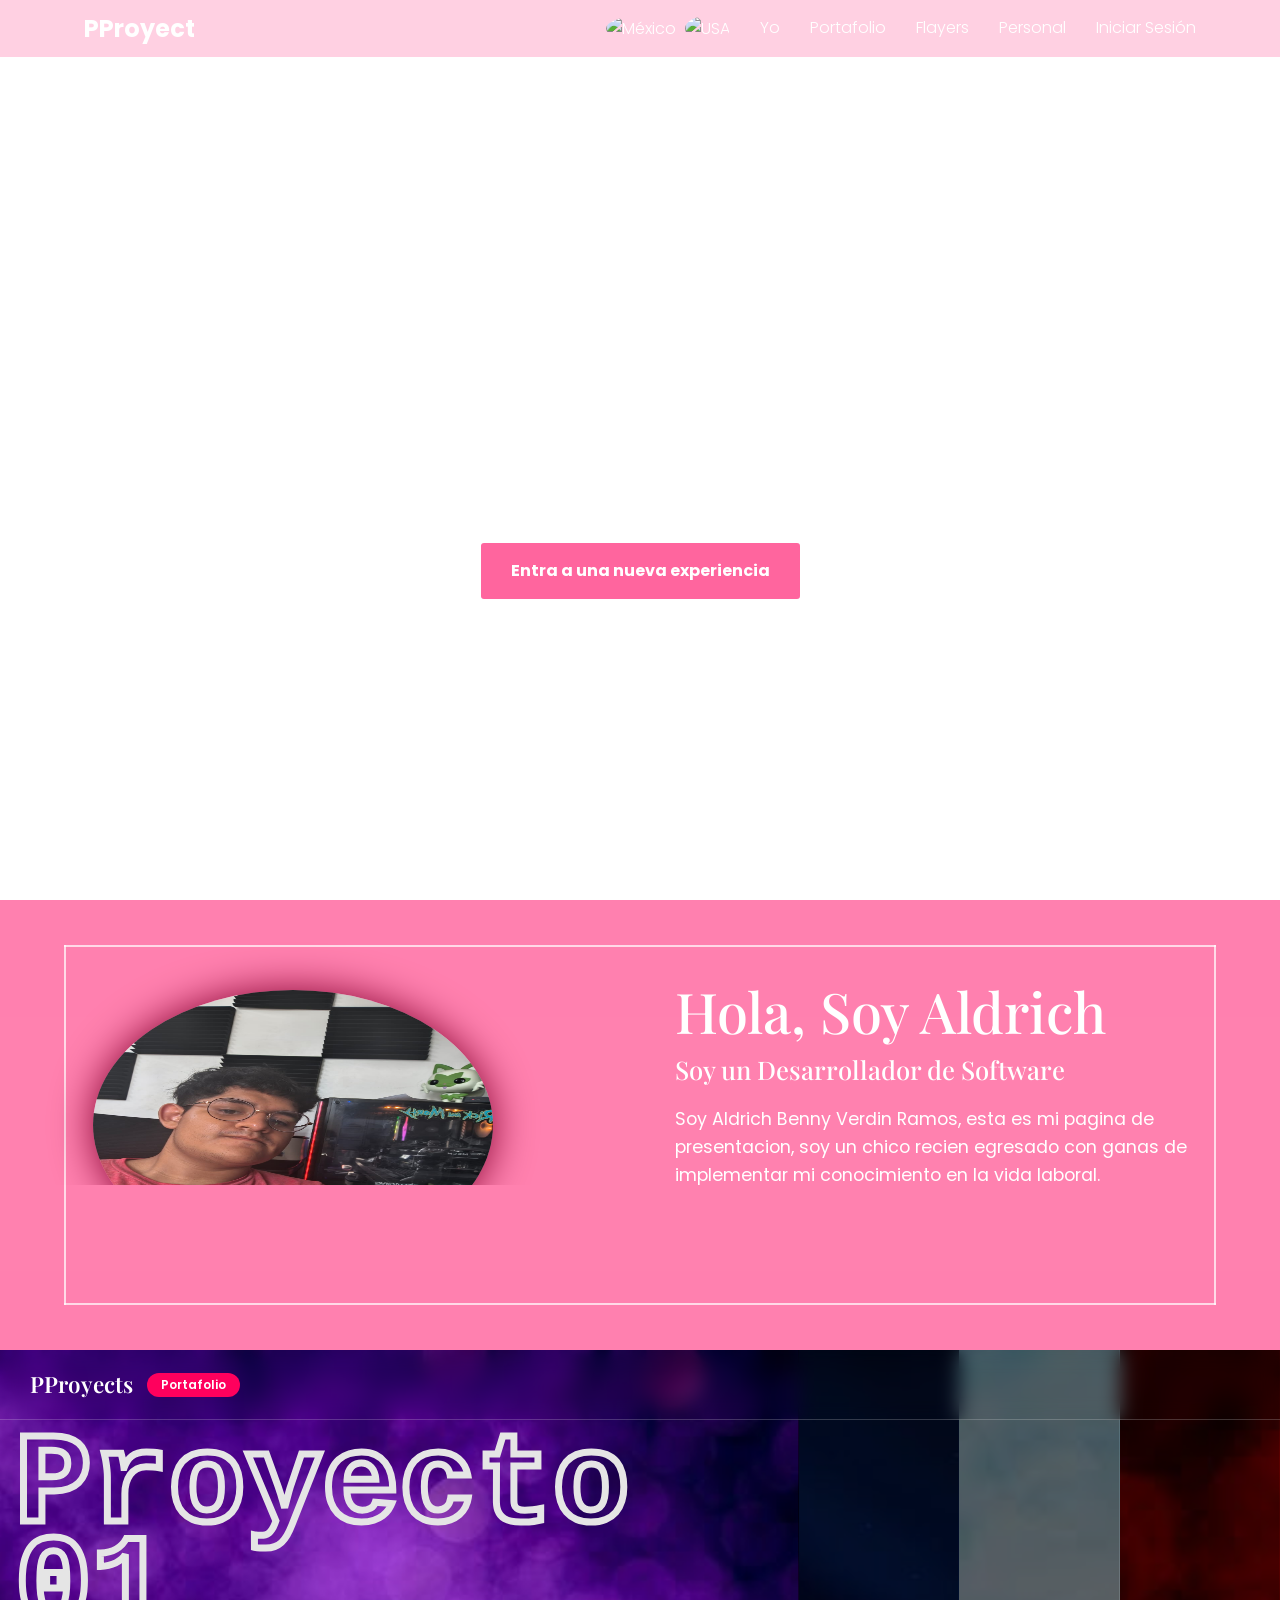
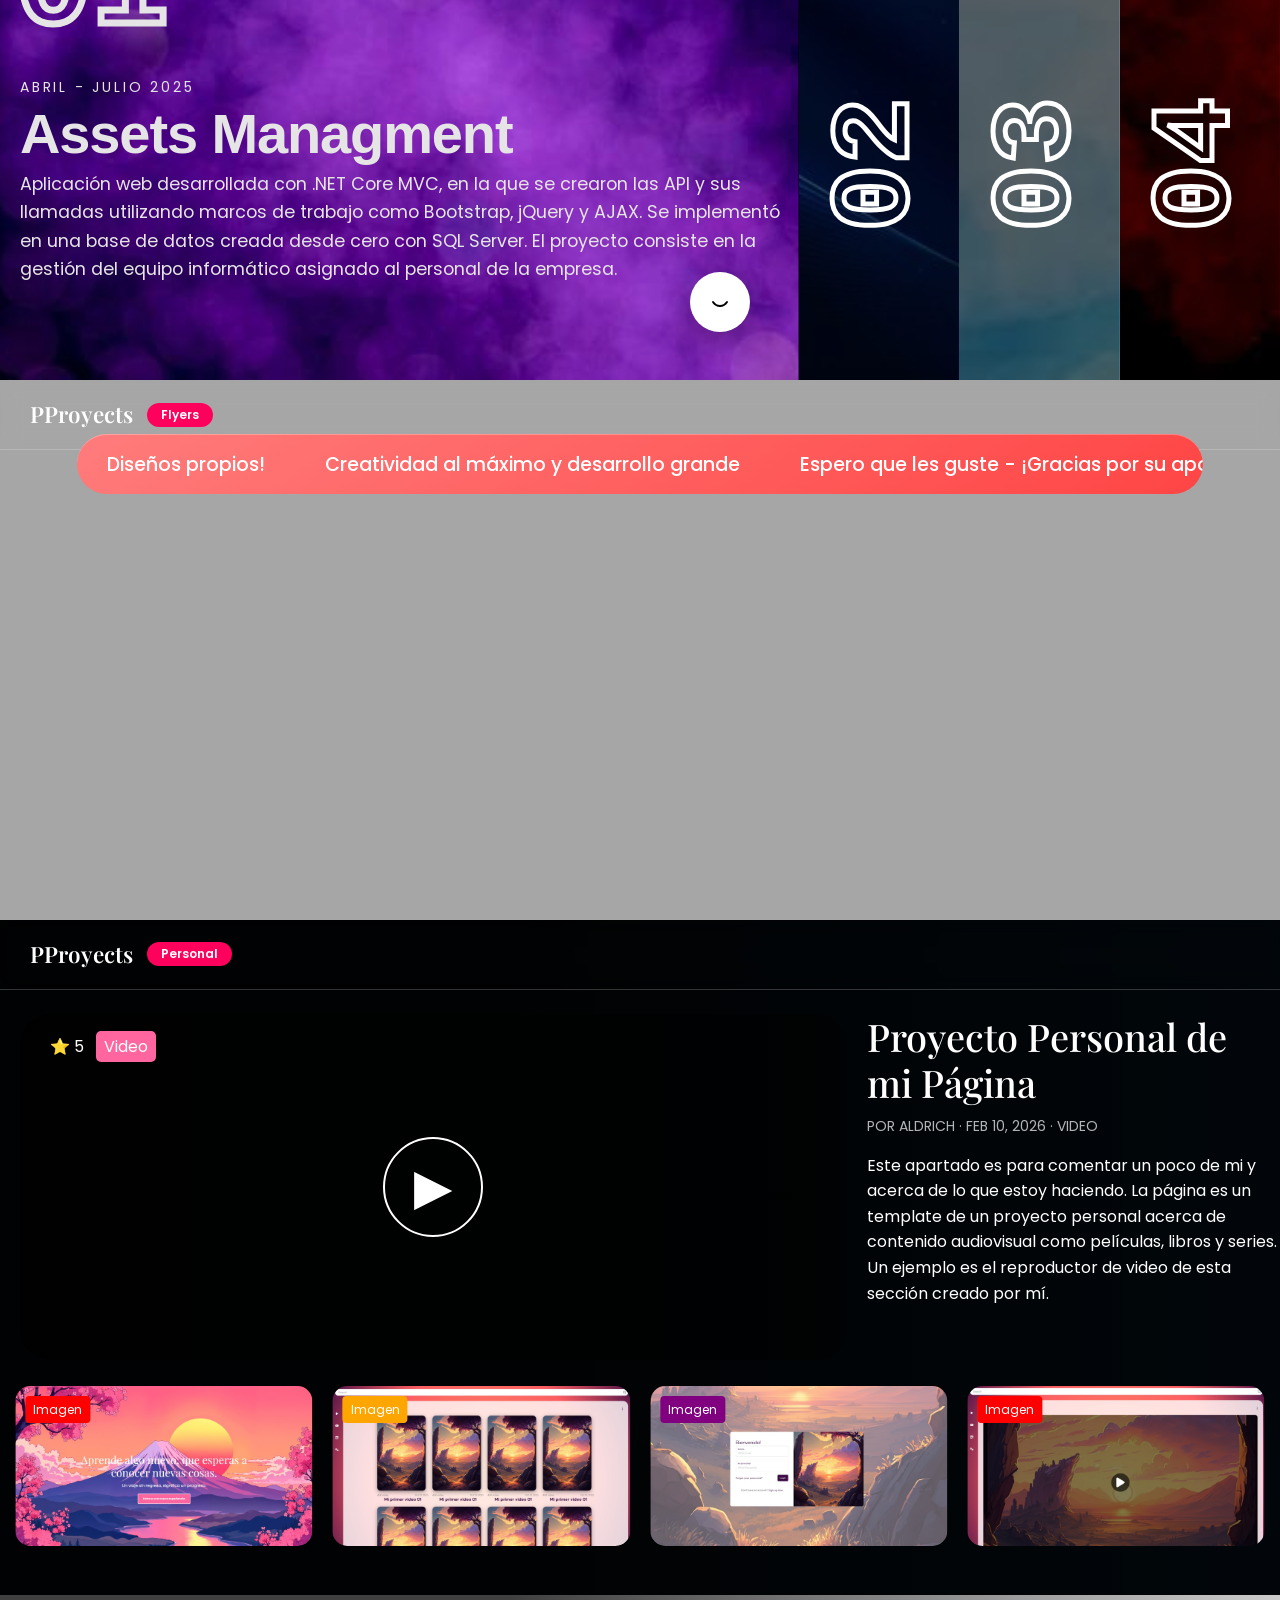
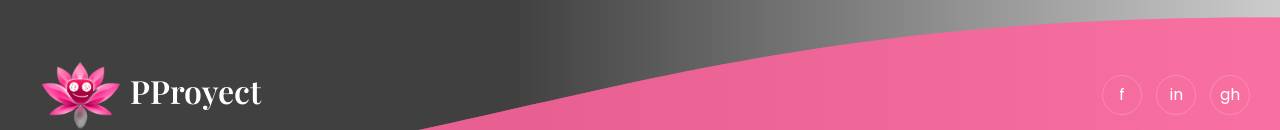
==== Index.html @ b53f9a9b "Portafolio" ====
<!DOCTYPE html>
<html lang="es">
<head>
    <meta charset="UTF-8">
    <meta name="viewport" content="width=device-width, initial-scale=1.0">
    <title>AVSite</title>
    <link href="https://fonts.googleapis.com/css2?family=Poppins:wght@300;400;600;700&family=Playfair+Display:wght@400;700&display=swap" rel="stylesheet">
    <link rel="stylesheet" href="https://cdnjs.cloudflare.com/ajax/libs/font-awesome/6.5.1/css/all.min.css" integrity="sha512-..." crossorigin="anonymous" referrerpolicy="no-referrer" />    <link href="https://cdn.jsdelivr.net/npm/bootstrap@5.3.7/dist/css/bootstrap.min.css" rel="stylesheet" integrity="sha384-LN+7fdVzj6u52u30Kp6M/trliBMCMKTyK833zpbD+pXdCLuTusPj697FH4R/5mcr" crossorigin="anonymous">
    <link rel="stylesheet" type="text/css" href="https://cdn.jsdelivr.net/gh/kenwheeler/slick@1.8.1/slick/slick-theme.css" />
    <link rel="stylesheet" type="text/css" href="https://cdn.jsdelivr.net/npm/slick-carousel@1.8.1/slick/slick.css" />
    <link rel="shortcut icon" href="./source/logo/icon new loto.png" />


    <link href="./style/index.css" rel="stylesheet">
    <link href="./style/indexfolder/header.css" rel="stylesheet">
    <link href="./style/indexfolder/preloader.css" rel="stylesheet">

    <link href="./style/indexfolder/mainsection.css" rel="stylesheet">
    <link href="./style/indexfolder/newexperience.css" rel="stylesheet">
    <link href="./style/indexfolder/reloadscreen.css" rel="stylesheet">

    <link href="./style/indexfolder/section2.css" rel="stylesheet">
    <link href="./style/indexfolder/section4.css" rel="stylesheet">
    <link href="./style/indexfolder/section3.css" rel="stylesheet">
    <link href="./style/indexfolder/section5.css" rel="stylesheet">
    <link href="./style/indexfolder/section6.css" rel="stylesheet">


</head>
<body>
    <!--
    <div class="preloader">
        <div class="drop"></div>
        <div class="circle-border"></div>
    </div> 
    -->

    <header>
        <nav class="container">
            <a href="/" class="logo">PProyect</a>

            <div class="menu-toggle" id="menuToggle">
                <i class="fa fa-bars" id="menuIcon"></i>
            </div>

            <ul class="nav-links" id="navLinks">
                <li>
                    <a href="#" class="iconflagsMX" onclick="changeLanguage('es')">
                        <img src="https://flagcdn.com/w40/mx.png" 
                            alt="México" 
                            class="flag" 
                            style="width:30px; height:30px; margin-left:5px; vertical-align:middle; border-radius: 50%;">
                    </a>
                    <a href="#" class="iconflagsUSA" onclick="changeLanguage('en')">
                        <img src="https://flagcdn.com/w40/us.png" 
                            alt="USA" 
                            class="flag" 
                            style="width:30px; height:30px; margin-left:5px; vertical-align:middle; border-radius: 50%;">
                    </a>
                </li>
                <li>
                    <a href="#Me">
                        <i class="fa fa-user"></i>
                        <span data-lang="yo">Yo</span>
                    </a>
                </li>
                <li>
                    <a href="#Portfolio">
                        <i class="fa fa-info-circle"></i>
                        <span data-lang="portfolio">Portafolio</span>
                    </a>
                </li>
                <li>
                    <a href="#Flayers">
                        <i class="fa fa-newspaper"></i>
                        <span data-lang="flayers">Flayers</span>
                    </a>
                </li>
                <li>
                    <a href="#Personal">
                        <i class="fa fa-folder"></i>
                        <span data-lang="personal">Personal</span>
                    </a>
                </li>
                <li>
                    <a href="./components/default/Mantenimiento.html">
                        <i class="fa fa-sign-in-alt"></i>
                        <span data-lang="login">Iniciar Sesión</span>
                    </a>
                </li>
            </ul>
        </nav>

    </header>

    <main>

        <!-- Main -->
        <section class="main" id="main">
            <div class="main-content container">
                <h1 data-lang="main-title">
                    Aprende algo nuevo, que esperas a conocer nuevas cosas.
                </h1>
                <p class="text-white" data-lang="main-sub">Un viaje sin regreso, significa un progreso.</p>
                <a href="#btn" class="btn-button" id="experience-btn" data-lang="btn-exp">Entra a una nueva experiencia</a>
            </div>
        </section>
        
        <!-- New Experience-->
        <div class="new-experience" id="new-experience">
            <div class="petal petal1"></div>
            <div class="petal petal2"></div>
            <div class="petal petal3"></div>
            <div class="petal petal4"></div>
            <div class="petal petal5"></div>
            <div class="petal petal6"></div>
            <div class="petal petal7"></div>
            <div class="petal petal8"></div>
            <div class="petal petal9"></div>
            <div class="petal petal10"></div>

            <div class="experience-content">
                <div class="line top"></div>
                <div class="line bottom"></div>
                <div class="line left"></div>
                <div class="line right"></div>

                <div class="experience-text">
                    <h2 data-lang="exp-title">Bienvenido a una nueva dimensión</h2>

                    <p class="text-white" data-lang="exp-desc1">
                        Descubre un mundo de posibilidades que la IA te dara. Aquí encontrarás experiencias transformadoras que te llevarán más allá de lo convencional.
                    </p>

                    <p class="text-white" data-lang="exp-desc2">
                        ¿Estás listo para comenzar este viaje con Yin IA?
                    </p>
                </div>

                <div class="experience-buttons">
                    <button class="btn-yes" id="btn-yes" data-lang="exp-yes">
                        Sí, estoy listo
                    </button>

                    <button class="btn-no" id="btn-no" data-lang="exp-no">
                        Ahora no
                    </button>
                </div>

                <button class="close-experience" id="close-experience">
                    <i class="fas fa-times"></i>
                </button>
            </div>
        </div>

        <!-- Reload Screen-->
        <div class="loading-screen" id="loading-screen">
            <div class="loader"></div>
            <div class="loading-text" data-lang="loading-text">
                Cargando tu nueva experiencia...
            </div>
            <div class="loading-progress">
                <div class="progress-bar" id="progress-bar"></div>
            </div>
        </div>

        <section class="section-2" id="Me">
            <span class="s2-line top"></span>
            <span class="s2-line bottom"></span>
            <span class="s2-line left"></span>
            <span class="s2-line right"></span>

            <section class="section2-split">

                <div class="section2-image reveal-left">
                    <img src="./source/img/foto.jpeg" alt="Profile">
                </div>

                <div class="section2-text reveal-right">
                    <h1 class="text-white delay-1" data-lang="about-title">
                        Hola, Soy <span>Aldrich</span>
                    </h1>

                    <h3 class="text-white delay-2" data-lang="about-role">
                        Soy un Desarrollador de Software
                    </h3>

                    <p class="text-white delay-3" data-lang="about-desc">
                        Soy Aldrich Benny Verdin Ramos, esta es mi pagina de presentacion, soy un chico recien egresado con 
                        ganas de implementar mi conocimiento en la vida laboral.
                    </p>

                    <br>

                    <div class="icondiv reveal delay-4">
                        <a href="https://www.facebook.com/aldrich.verdin" target="_blank">
                            <i class="fa-brands fa-facebook iconsection2"></i>
                        </a>
                        <a href="https://www.linkedin.com/in/aldrich-benny-verdin-ramos-b888b1389/" target="_blank">
                            <i class="fa-brands fa-linkedin iconsection2"></i>
                        </a>
                        <a href="https://github.com/aldrichverdin-code" target="_blank">
                            <i class="fa-brands fa-github iconsection2"></i>
                        </a>
                        <a href="https://wa.me/526647653217" target="_blank">
                            <i class="fa-brands fa-whatsapp iconsection2"></i>
                        </a>
                    </div>

                </div>

            </section>
        </section>

        <section class="section-4" id="Portfolio">
            <div class="section4-header">
                <h2>PProyects</h2>
                <span class="badge" data-lang="portfolio">Portafolio</span>
            </div>

            <div class="gallery-container">
                <div class="slide active slide1" onclick="activateSlide(this)">
                    <div class="vertical-label">01</div>

                    <div class="slide-content"></div>

                    <div class="headers-group">
                        <div class="slide-title" data-lang="p1-title">Proyecto 01</div>
                        <span class="date-brand" data-lang="p1-date">Abril - Julio 2025</span>
                        <h2 class="movie-name">Assets Managment</h2>
                        <p class="description-subtitle" data-lang="p1-desc">Aplicación web desarrollada con .NET Core MVC, en la que se crearon las API y sus llamadas utilizando marcos de trabajo como Bootstrap, jQuery y AJAX. Se implementó en una base de datos creada desde cero con SQL Server. 
                            El proyecto consiste en la gestión del equipo informático asignado al personal de la empresa.
                        </p>
                    </div>

                    <br /><br />
                    <button class="See-button" data-images="./source/img/proyect/assets (1).webp, ./source/img/proyect/assets (2).webp, ./source/img/proyect/assets (3).webp">
                        <svg viewBox="0 0 24 24" fill="none" stroke="currentColor"
                            stroke-width="2" stroke-linecap="round" stroke-linejoin="round">

                            <g class="eye-open">
                                <path d="M1 12s4-7 11-7 11 7 11 7-4 7-11 7S1 12 1 12z"></path>
                                <circle cx="12" cy="12" r="3"></circle>
                            </g>

                            <path class="eye-closed" d="M5 12c2 3 4 4 7 4s5-1 7-4"></path>

                        </svg>
                    </button>
                </div>

                <div class="slide slide2" onclick="activateSlide(this)">
                    <div class="vertical-label">02</div>

                    <div class="slide-content"></div>

                    <div class="headers-group">
                        <div class="slide-title" data-lang="p2-title">Proyecto 02</div>
                        <span class="date-brand" data-lang="p2-date">Septiembre - Enero 2023 - 2024</span>
                        <h2 class="movie-name">Digiproduct</h2>
                        <p class="description-subtitle" data-lang="p2-desc">Aplicación móvil desarrollada con React Native Expo utilizando un marco de 
                            trabajo como Bootstrap, integrada con un back-end creado en Django para la generación de API y una base de datos 
                            MySQL. El proyecto consiste en un catálogo de productos que la empresa pone a disposición en tiempo real.</p>
                    </div>

                    <br /><br />
                    <button class="See-button" data-video="source/video/Digiproducts.mp4">
                        <svg viewBox="0 0 24 24" fill="none" stroke="currentColor"
                            stroke-width="2" stroke-linecap="round" stroke-linejoin="round">

                            <g class="eye-open">
                                <path d="M1 12s4-7 11-7 11 7 11 7-4 7-11 7S1 12 1 12z"></path>
                                <circle cx="12" cy="12" r="3"></circle>
                            </g>

                            <path class="eye-closed" d="M5 12c2 3 4 4 7 4s5-1 7-4"></path>

                        </svg>
                    </button>
                </div>

                <div class="slide slide3" onclick="activateSlide(this)">
                    <div class="vertical-label">03</div>

                    <div class="slide-content"></div>

                    <div class="headers-group">
                        <div class="slide-title" data-lang="p3-title">Proyecto 03</div>
                        <span class="date-brand" data-lang="p3-date">Agosto 2023</span>
                        <h2 class="movie-name">Educia</h2>
                        <p class="description-subtitle" data-lang="p3-desc">Aplicación móvil y web desarrollada con React Native Expo y React utilizando marcos como Bootstrap y CSS puro. 
                            Creada con un backend de Laravel para la generación de API, la base de datos se creó también en MySQL y MongoDB. 
                            El proyecto consiste en un sistema de control de asistencia que permite a los profesores llevar un mejor registro de la asistencia 
                            de los alumnos, con pruebas fehacientes.</p>
                    </div>

                    <br /><br />
                    <button class="See-button" data-video="./source/video/Educia.mp4" >
                        <svg viewBox="0 0 24 24" fill="none" stroke="currentColor"
                            stroke-width="2" stroke-linecap="round" stroke-linejoin="round">

                            <g class="eye-open">
                                <path d="M1 12s4-7 11-7 11 7 11 7-4 7-11 7S1 12 1 12z"></path>
                                <circle cx="12" cy="12" r="3"></circle>
                            </g>

                            <path class="eye-closed" d="M5 12c2 3 4 4 7 4s5-1 7-4"></path>

                        </svg>
                    </button>
                </div>

                <div class="slide slide4" onclick="activateSlide(this)">
                    <div class="vertical-label">04</div>

                    <div class="slide-content"></div>

                    <div class="headers-group">
                        <div class="slide-title" data-lang="p4-title">Proyecto 04</div>
                        <span class="date-brand" data-lang="p4-date">Agosto 2025</span>
                        <h2 class="movie-name">MayorStore</h2>
                        <p class="description-subtitle" data-lang="p4-desc">Aplicación web desarrollada con React, utilizando Bootstrap y CSS para la interfaz de usuario y Django para 
                            el back-end. Se creó una base de datos con PostgreSQL, en la que se implementaron API y sus respectivas llamadas, 
                            con varios niveles de usuario. El proyecto consiste en un sistema de seguimiento de pedidos de textiles, en el que los pedidos de 
                            ropa se realizan a través de la interfaz de usuario, mientras que el control de inventario y la gestión de pedidos se llevan a cabo 
                            en la interfaz de administración.</p>
                    </div>

                    <br /><br />
                    <button class="See-button" data-video="./source/video/MayorStore.mkv">
                        <svg viewBox="0 0 24 24" fill="none" stroke="currentColor"
                            stroke-width="2" stroke-linecap="round" stroke-linejoin="round">

                            <g class="eye-open">
                                <path d="M1 12s4-7 11-7 11 7 11 7-4 7-11 7S1 12 1 12z"></path>
                                <circle cx="12" cy="12" r="3"></circle>
                            </g>

                            <path class="eye-closed" d="M5 12c2 3 4 4 7 4s5-1 7-4"></path>

                        </svg>
                    </button>
                </div>
            </div>
        </section>

        <div class="video-modal" id="videoModal">
            <div class="modal-content">
                <span class="close-modal" id="closeModal">&times;</span>

                <video id="videoPlayer" controls>
                    <source id="videoSource" src="" type="video/mp4">
                </video>

                <img id="fallbackImage" />

                <button id="prevImg" class="nav-btn">⟨</button>
                <button id="nextImg" class="nav-btn">⟩</button>
            </div>
        </div>

        <section class="section-3" id="Flayers">

            <div class="section3-header">
                <h2>PProyects</h2>
                <span class="badge" data-lang="flyers">Fliyer's</span>
            </div>
            
            <!-- News Ticker -->
            <div class="news-ticker">
                <div class="ticker-container">
                    <div class="ticker-item" data-lang="t1">Diseños proprios!</div>
                    <div class="ticker-item" data-lang="t2">Creatividad al maximo y desarollo grande</div>
                    <div class="ticker-item" data-lang="t3">Espero que les guste - ¡Gracias por su apoyo!</div>
                    <div class="ticker-item" data-lang="t4">Proximo proyecto en camino</div>
                    
                    <div class="ticker-item" data-lang="t1">Diseños proprios!</div>
                    <div class="ticker-item" data-lang="t2">Creatividad al maximo y desarollo grande</div>
                    <div class="ticker-item" data-lang="t3">Espero que les guste - ¡Gracias por su apoyo!</div>
                    <div class="ticker-item" data-lang="t4">Proximo proyecto en camino</div>
                </div>
            </div>

            <div id="sphere-container"></div>
            
            <!-- MODAL -->
            <div id="modal" class="modal">
                <span class="close">&times;</span>
                <img id="modal-img" src="">
            </div>
            
        </section>

        <section class="section-5" id="Personal">
            <div class="section5-header">
                <h2>PProyects</h2>
                <span class="badge" data-lang="personal">Personal</span>
            </div>
            <div class="video-container">
                <!-- video content -->
                <div class="video-content">

                    <div class="video-left">
                        <video class="today-video" playsinline>
                            <source src="./source/video/Alan Walker - Alone.mp4" type="video/mp4">
                        </video>
                        <div class="video-title-full">
                            <h1 data-lang="video-title">Today PProyect Commments</h1>
                        </div>

                        <div class="settings">
                            <button id="settingsBtn"><i class="fa fa-bars"></i></button>

                            <div class="settings-menu">

                                <!-- VELOCIDAD -->
                                <div class="menu-group">
                                    <div class="menu-item has-submenu" data-menu="speed" data-lang="speed">Velocidad</div>

                                    <div class="submenu" id="speed-menu">
                                        <div class="menu-item" data-speed="0.5">0.5x</div>
                                        <div class="menu-item active" data-speed="1">1x</div>
                                        <div class="menu-item" data-speed="1.5">1.5x</div>
                                        <div class="menu-item" data-speed="2">2x</div>
                                    </div>
                                </div>

                                <!-- CALIDAD -->
                                <div class="menu-group">
                                    <div class="menu-item has-submenu" data-menu="quality" data-lang="quality">Calidad</div>

                                    <div class="submenu" id="quality-menu">
                                        <div class="menu-item active" data-quality="1080">1080p</div>
                                        <div class="menu-item" data-quality="720">720p</div>
                                        <div class="menu-item" data-quality="480">480p</div>
                                    </div>
                                </div>

                            </div>
                        </div>

                        <div class="seek-feedback left">10s</div>
                        <div class="seek-feedback right">10s</div>

                        <div class="video-controls">
                            <button id="playPause">▶</button>

                            <button id="back10">< 10</button>
                            <button id="forward10">10 ></button>

                            <input type="range" id="progress" value="0">
                            <div class="volume-container">
                                <button id="volumeBtn"><i class="fa-solid fa-volume-low"></i></button>
                                <input type="range" id="volume" min="0" max="1" step="0.01" value="0.5">
                            </div>

                            <span id="timeDisplay">0:00 / 0:00</span>
                            <button id="fullscreen">⛶</button>

                        </div>

                        <canvas id="previewCanvas"></canvas>
                        <div id="timePreview"></div>


                        <div class="rating">
                            ⭐ 5 <span class="quality" data-lang="video-label">Video</span>
                        </div>

                        <div class="play-btn">▶</div>
                       
                    </div>

                    <div class="video-right">
                        <h1 data-lang="personal-title">Proyecto Personal de mi Pagina</h1>
                        <p class="meta" data-lang="personal-meta">POR ALDRICH · FEB 10, 2026 · VIDEO</p>
                        <p class="description" data-lang="personal-desc">
                            Este apartado es para comentar un poco de mi y acerca de lo que estoy haciendo. La pagina es un template de un proyecto personal acerca de contenido audiovisual como peliculas, libros y series.
                            Un ejemplo es el reproductor de video de esta seccion es creado por mi para mostrar un ejemplo de lo que estoy haciendo en la pagina principal.
                        </p>

                    </div>

                </div>

                <!-- video cards -->
                <div class="video-cards">
                    <div class="card">
                        <img src="./source/img/portada(1).jpeg" alt="">
                        <span class="tag hd" data-lang="image">Imagen</span>
                    </div>

                    <div class="card">
                        <img src="./source/img/portada(2).jpeg" alt="">
                        <span class="tag cam" data-lang="image">Imagen</span>
                    </div>

                    <div class="card">
                        <img src="./source/img/portada(3).jpeg" alt="">
                        <span class="tag trailer" data-lang="image">Imagen</span>
                    </div>

                    <div class="card">
                        <img src="./source/img/portada(4).jpeg" alt="">
                        <span class="tag hd" data-lang="image">Imagen</span>
                    </div>
                </div>

                <div class="img-modal" id="imgModal">
                    <img class="modal-img" id="modalImg">
                </div>

            </div>
        </section>

        <section class="section-6" id="Footer">
            <div class="background6">
                <div class="ocean">
                    <div class="wave"></div>
                    <div class="wave"></div>
                    <div class="wave"></div>
                </div>
                <div class="section6-container reveal">
                    <!-- TOP -->
                    <div class="footer-top">
                        <div class="footer-logo">
                            <img class="footerlogo" src="./source/logo/icon new loto.png"/>
                            <h2>PProyect</h2>
                        </div>

                        <div class="footer-social">
                            <a href="https://www.facebook.com/aldrich.verdin" target="_blank">f</a>
                            <a href="https://www.linkedin.com/in/aldrich-benny-verdin-ramos-b888b1389/" target="_blank">in</a>
                            <a href="https://github.com/aldrichverdin-code" target="_blank">gh</a>

                        </div>
                    </div>

                    <div class="footer-bottom">
                        <span>© 2025 — 2026 PProyect</span>

                        <div class="footer-legal">
                            <a href="./components/default/Mantenimiento.html" data-lang="cookies">Política Cookies</a>
                            <a href="./components/default/Mantenimiento.html" data-lang="legal">Aviso legal</a>
                            <a href="./components/default/Mantenimiento.html" data-lang="privacy">Privacidad</a>
                            <a href="./components/default/Mantenimiento.html" data-lang="info">Información</a>
                        </div>
                    </div>
                </div>
            </div>
        </section>

    </main>
</body>

</html>
<script src="https://code.jquery.com/jquery-3.6.0.min.js"></script>
<script type="text/javascript" src="https://cdn.jsdelivr.net/npm/slick-carousel@1.8.1/slick/slick.min.js"></script>
<script src="https://cdn.jsdelivr.net/npm/bootstrap@5.3.7/dist/js/bootstrap.bundle.min.js"></script>
<script src="https://cdnjs.cloudflare.com/ajax/libs/three.js/r128/three.min.js"></script>

<script src="./js/indexfolderjs/header.js"></script>
<script src="./js/indexfolderjs/preloader.js"></script>
<script src="./js/indexfolderjs/newexperience.js"></script>

<script src="./js/indexfolderjs/section2.js"></script>
<script src="./js/indexfolderjs/section4.js"></script>
<script src="./js/indexfolderjs/section3.js"></script>
<script src="./js/indexfolderjs/section5.js"></script>
<script src="./js/esp-en.js"></script>
---- style/index.css ----
@import url("https://fonts.googleapis.com/css2?family=Lato:wght@400;700&display=swap");

* {
    margin: 0;
    padding: 0;
    box-sizing: border-box;
}

body {
    font-family: 'Poppins', sans-serif;
    line-height: 1.6;
    color: #ffffff;
    overflow-x: hidden;
}

h1, h2, h3, h4, h5, h6 {
    font-family: 'Playfair Display', serif;
}

.container {
    width: 90%;
    max-width: 1200px;
    margin: 0 auto;
    padding: 0 20px;
}

.badge {
    background: #ff005d;
    padding: 6px 14px;
    border-radius: 20px;
    font-size: 0.75rem;
    font-weight: 600;
}
---- style/indexfolder/header.css ----
/* Header Styles */
header {
    position: fixed;
    width: 100%;
    z-index: 1000;
    background-color: rgba(255, 101, 158, 0.3);
    backdrop-filter: blur(10px);
    transition: background-color 0.3s ease;
}
 
nav {
    display: flex;
    justify-content: space-between;
    align-items: center;
    padding: 20px 0;
}

.logo {
    font-size: 24px;
    font-weight: 700;
    color: #ffffff;
    text-decoration: none;
}

.nav-links {
    display: flex;
    list-style: none;
}

.nav-links li {
    margin-left: 30px;
    margin-top: 15px;
}

.nav-links a {
    color: #ffffff;
    text-decoration: none;
    font-weight: 300;
    transition: color 0.3s ease;
}

.nav-links i {
    display: none;
}

.nav-links a:hover {
    color: rgb(142, 0, 52);
}

.menu-toggle {
    display: none;
    font-size: 28px;
    color: #fff;
    cursor: pointer;
}

.menu-toggle i {
    transition: transform 0.4s ease, opacity 0.3s ease;
}

.menu-toggle.active i {
    transform: rotate(90deg) scale(1.2);
}


@media (max-width: 768px) {
    .menu-toggle {
        display: block;
    }

    .nav-links {
        position: fixed;
        top: 45px;
        right: 8.5%;
        width: 40px;
        height: auto;
        max-height: 0;
        overflow: hidden;
        background: rgba(255, 101, 158, 0.8);
        border-radius: 50px;
        backdrop-filter: blur(8px);
        flex-direction: column;
        align-items: center;
        padding-top: 0;
        gap: 20px;
        transition: max-height 0.4s ease, padding 0.3s ease;
    }

    .nav-links li {
        margin: 10px 0;
    }

    .nav-links.show {
        max-height: 60vh;         
        padding-top: 30px;
    }

    .nav-links a {
        position: relative;
        display: flex;
        align-items: center;
        justify-content: center;
        right: 18px;
    }

    .nav-links span {
        display: block;
        position: absolute;
        right: 55px;
        background: rgba(0, 0, 0, 0.7);
        color: #fff;
        padding: 4px 10px;
        border-radius: 12px;
        font-size: 14px;
        white-space: nowrap;
        opacity: 0;
        transform: translateX(10px);
        pointer-events: none;
        transition: opacity 0.3s ease, transform 0.3s ease;
    }

    .nav-links i {
        display: inline-block;
    }

    .iconflagsMX {
        margin-top: -20px;
        margin-bottom: 20px;
    }
    .iconflagsUSA {
        margin-bottom: -20px;
    }
}
---- style/indexfolder/preloader.css ----
/* PRELOADER */
.preloader {
  position: fixed;
  inset: 0;
  background: radial-gradient(circle at center, #ff83ff 0%, #ff00ea 60%, #ff00dd 100%);;
  z-index: 99999;

  --size: 0px;

-webkit-mask: radial-gradient(
    circle var(--size) at center,
    transparent calc(var(--size) - 2px),
    black var(--size)
  );

  mask: radial-gradient(
    circle var(--size) at center,
    transparent calc(var(--size) - 2px),
    black var(--size)
  );
}

.drop {
  position: absolute;
  top: -50px;
  left: 50%;
  width: 15px;
  height: 15px;
  background: white;
  border-radius: 50%;
  transform: translateX(-50%);
}

/* animación de caída */
.drop.animate {
  animation: dropAnim 1.8s ease-out forwards;
}

@keyframes dropAnim {
  0% {
    top: -50px;
    transform: translateX(-50%) scale(1);
  }

  60% {
    top: 50%;
    transform: translate(-50%, -50%) scale(1);
  }

  65% {
    top: 50%;
    transform: translate(-50%, -50%) scale(1.3, 0.7);
  }

  75% {
    top: calc(50% - 40px);
    transform: translate(-50%, -50%) scale(0.9, 1.1);
  }

  85% {
    top: 50%;
    transform: translate(-50%, -50%) scale(1.15, 0.85);
  }

  92% {
    top: calc(50% - 20px);
    transform: translate(-50%, -50%) scale(0.95, 1.05);
  }

  100% {
    top: 50%;
    transform: translate(-50%, -50%) scale(1);
  }
}

.drop.hide {
  opacity: 0;
  transform: translate(-50%, -50%) scale(0.3);
  transition: all 0.4s ease;
}

.circle-border {
  position: absolute;
  top: 50%;
  left: 50%;

  width: calc(var(--size) * 2);
  height: calc(var(--size) * 2);

  border: 10px solid transparent; 
  border-top: 5px solid white;  

  border-radius: 50%;

  transform: translate(-50%, -50%);
  pointer-events: none;

  opacity: 0; 
  transition: opacity 0.3s ease;
  animation: spinBorder 1s linear infinite;
}

@keyframes spinBorder {
  from {
    transform: translate(-50%, -50%) rotate(0deg);
  }
  to {
    transform: translate(-50%, -50%) rotate(360deg);
  }
}
---- style/indexfolder/mainsection.css ----
/* main Section Styles */
.main {
    height: 100vh;
    display: flex;
    align-items: center;
    justify-content: center;
    text-align: center;
    position: relative;
    overflow: hidden;
    background-image: url(../../source/img/paisaje-oriental-del-anime.jpg);
    background-size: cover;
    background-position: center;
    background-repeat: no-repeat;
    background-attachment: fixed;
}

.main-content {
    position: relative;
}

.main h1 {
    font-size: 4rem;
    margin-bottom: 20px;
    opacity: 0;
    transform: translateY(50px);
    animation: fadeInUp 1s ease forwards 0.5s;
}

.main p {
    font-size: 1.5rem;
    margin-bottom: 30px;
    opacity: 0;
    transform: translateY(50px);
    animation: fadeInUp 1s ease forwards 0.7s;
}

.btn-button {
    display: inline-block;
    background-color: rgb(255, 101, 158);
    color: #ffffff;
    padding: 15px 30px;
    text-decoration: none;
    font-weight: 700;
    border-radius: 5px;
    transition: background-color 0.3s ease;
    opacity: 0;
    transform: translateY(50px);
    animation: fadeInUp 1s ease forwards 0.9s;
    border: solid white 2px;
}

.btn-button:hover {
    background-color: rgb(252, 68, 136);
}

/* Animations */
@keyframes fadeInUp {
    from {
        opacity: 0;
        transform: translateY(50px);
    }

    to {
        opacity: 1;
        transform: translateY(0);
    }
}

@media (max-width: 768px) {
    .main h1 {
        font-size: 3rem;
        margin-bottom: 20px;
        opacity: 0;
        transform: translateY(50px);
        animation: fadeInUp 1s ease forwards 0.5s;
    }
}
---- style/indexfolder/newexperience.css ----
/* New experience */
.new-experience {
    position: fixed;
    top: 0;
    left: 0;
    width: 100%;
    height: 100%;
    background-color: rgba(0, 0, 0, 0.95);
    display: flex;
    align-items: center;
    justify-content: center;
    z-index: 2000;
    opacity: 0;
    visibility: hidden;
    transition: opacity 0.5s ease, visibility 0.5s ease;
}

.new-experience.active {
    opacity: 1;
    visibility: visible;
}

.experience-content {
    width: 80%;
    max-width: 800px;
    position: relative;
    padding: 40px;
    text-align: center;
}

.line {
    position: absolute;
    height: 2px;
    background-color: rgb(255, 101, 158, 0.82);
    opacity: 0;
    transform: translateX(-100%);
}

.line.top {
    top: 0;
    width: 90%;
    animation: slideIn 1.2s ease forwards 0.3s;
}

.line.bottom {
    bottom: 0;
    width: 90%;
    animation: slideIn 1.2s ease forwards 0.5s;
}

.line.left {
    left: 0;
    height: 80%;
    width: 2px;
    animation: slideInVertical 1.2s ease forwards 0.7s;
}

.line.right {
    right: 0;
    height: 80%;
    width: 2px;
    animation: slideInVertical 1.2s ease forwards 0.9s;
}

.experience-text {
    margin-bottom: 30px;
    opacity: 0;
    transform: translateX(-100px);
    animation: textReveal 1.5s ease forwards 1.1s;
}


.experience-text h2 {
    font-size: 3rem;
    margin-bottom: 20px;
    color: rgb(255, 101, 158, 0.82);
        
}

.experience-text p {
    font-size: 1.2rem;
    line-height: 1.6;
}

.experience-buttons {
    display: flex;
    justify-content: center;
    gap: 20px;
    margin-top: 30px;
}

.btn-yes, .btn-no {
    padding: 12px 30px;
    border: none;
    border-radius: 5px;
    font-size: 1.1rem;
    font-weight: 600;
    cursor: pointer;
    transition: all 0.3s ease;
}

.btn-yes {
    display: inline-block;
    background-color: rgb(255, 101, 158, 0.82);
    color: #ffffff;
    padding: 15px 30px;
    text-decoration: none;
    font-weight: 700;
    border-radius: 5px;
    transition: background-color 0.3s ease;
    opacity: 0;
    transform: translateY(50px);
    animation: fadeInUp 1s ease forwards 0.9s;
}

.btn-yes:hover {
    background-color: rgb(142, 0, 52);
    transform: translateY(-3px);
    box-shadow: 0 6px 6px rgba(255, 101, 158, 0.82);
}

.btn-no {
    display: inline-block;
    background-color: rgb(56, 18, 28);
    color: #ffffff;
    padding: 15px 30px;
    text-decoration: none;
    font-weight: 700;
    border-radius: 5px;
    transition: background-color 0.3s ease;
    opacity: 0;
    transform: translateY(50px);
    animation: fadeInUp 1s ease forwards 0.9s;
}

.btn-no:hover {
    background-color: rgb(142, 0, 52);
    transform: translateY(-3px);
    box-shadow: 0 6px 6px rgba(255, 101, 158, 0.82);
}

.close-experience {
    position: absolute;
    top: 10px;
    right: 30px;
    background: none;
    border: none;
    color: #fff;
    font-size: 45px;
    cursor: pointer;
    opacity: 0;
    animation: fadeIn 0.5s ease forwards 1.5s;
}

@keyframes slideIn {
    to {
        opacity: 1;
        transform: translateX(0);
    }
}

@keyframes slideInVertical {
    to {
        opacity: 1;
        transform: translateY(0);
    }
}

@keyframes textReveal {
    to {
        opacity: 1;
        transform: translateX(0);
    }
}

@keyframes fadeIn {
    to {
        opacity: 1;
    }
}


/* Petalos */
.petal {
    position: fixed;
    width: 70px;
    height: 70px;
    background-image: url('../../source/img/petalo.png');
    background-size: contain;
    background-repeat: no-repeat;
    opacity: 0.9;
    z-index: 999999;
    pointer-events: none;
}

.petal1 {
    top: 10%;
    left: 5%;
    animation: floatPetal 5s infinite ease-in-out;
}

.petal2 {
    top: 27%;
    left: 55%;
    animation: floatPetal 7s infinite ease-in-out;
}

.petal3 {
    top: 60%;
    left: 8%;
    animation: floatPetal 5s infinite ease-in-out;
}

.petal4 {
    top: 15%;
    right: 10%;
    animation: floatPetal 6s infinite ease-in-out;
}

.petal5 {
    top: 40%;
    right: 5%;
    animation: floatPetal 4s infinite ease-in-out;
}

.petal6 {
    bottom: 15%;
    left: 40%;
    animation: floatPetal 3s infinite ease-in-out;
}

.petal7 {
    bottom: 10%;
    right: 25%;
    animation: floatPetal 6s infinite ease-in-out;
}

.petal8 {
    top: 20%;
    right: 65%;
    animation: floatPetal 5s infinite ease-in-out;
}

.petal9 {
    bottom: 85%;
    left: 43%;
    animation: floatPetal 4s infinite ease-in-out;
}

.petal10 {
    bottom: 20%;
    right: 75%;
    animation: floatPetal 9s infinite ease-in-out;
}


@keyframes floatPetal {
    0% {
        transform: translateY(0px) rotate(0deg);
    }

    50% {
        transform: translateY(-25px) rotate(10deg);
    }

    100% {
        transform: translateY(0px) rotate(0deg);
    }
}

@media (max-width: 768px) {
    .petal {
        z-index: -1 !important;
        opacity: 0.2;
    }
}
---- style/indexfolder/reloadscreen.css ----
/* Pantalla de carga */
.loading-screen {
    position: fixed;
    top: 0;
    left: 0;
    width: 100%;
    height: 100%;
    background: rgba(255, 101, 158);
    display: flex;
    flex-direction: column;
    align-items: center;
    justify-content: center;
    z-index: 3000;
    opacity: 0;
    visibility: hidden;
    transition: opacity 0.5s ease, visibility 0.5s ease;
}

.loading-screen.active {
    opacity: 1;
    visibility: visible;
}

.loader {
    width: 80px;
    height: 80px;
    position: relative;
    margin-bottom: 30px;
}

.loader:before, .loader:after {
    content: '';
    position: absolute;
    border-radius: 50%;
    border: 5px solid transparent;
    border-top-color: rgb(255, 0, 93);
    animation: spin 1.5s linear infinite;
}

.loader:before {
    top: 0;
    left: 0;
    right: 0;
    bottom: 0;
}

.loader:after {
    top: 10px;
    left: 10px;
    right: 10px;
    bottom: 10px;
    border-top-color: #fff;
    animation: spin 2s linear infinite;
}

.loading-text {
    color: white;
    font-size: 1.5rem;
    text-align: center;
}

.loading-progress {
    width: 300px;
    height: 6px;
    background-color: rgba(255, 255, 255, 0.2);
    border-radius: 3px;
    margin-top: 20px;
    overflow: hidden;
}

.progress-bar {
    height: 100%;
    width: 0%;
    background: linear-gradient(70deg, rgba(255, 101, 158), rgb(255, 0, 93));
    border-radius: 3px;
    transition: width 0.5s ease;
}

@keyframes spin {
    0% {
        transform: rotate(0deg);
    }

    100% {
        transform: rotate(360deg);
    }
}
---- style/indexfolder/section2.css ----
/*  section 2  */
.section-2 {
    height: 50vh;
    background-color: rgb(255, 101, 158, 0.82);
    display: flex;
    justify-content: center;
    align-items: center;
    color: white;
}

.section2-split {
    display: flex;
    align-items: center;
    justify-content: center;
    gap: 90px;
}

.section2-image {
    flex: 1;
    display: flex;
    justify-content: center;
}

.section2-image img {
    width: 100%;
    max-width: 400px;
    height: 30vh;
    border-radius: 100%;
    box-shadow: 0 0 40px rgb(133, 0, 48);
}

.section2-text {
    flex: 1;
    margin: 0 20px 0 0;
}

.section2-text h1 {
    font-size: 3.5rem;
    margin-bottom: 10px;
}

.section2-text h1 span {
    color: rgb(255, 0, 93);
}

.section2-text h3 {
    font-size: 1.6rem;
    margin-bottom: 20px;
    color: rgba(255, 255, 255, 0.8);
}

.section2-text p {
    font-size: 1.1rem;
    margin-bottom: 30px;
    line-height: 1.6;
}

.icondiv {
    margin-top: -25px;
    margin-bottom: 10px;
}

.icondiv a{
    color:white;
    text-decoration: none;
}

.icondiv a:hover{
   color: rgb(255, 0, 93);
}

.iconsection2 {
    font-size: 40px;
}

/* Responsive */
@media (max-width: 900px) {
    .section2-split {
        flex-direction: column;
        text-align: center;
    }

    .section2-image img {
        display:none;
    }

    .section2-text {
        margin: 0 0 0 0;
    }

    .section2-text h1 {
        font-size: 2.5rem;
        margin-bottom: 10px;
        margin-top: -60px;
    }

    .icondiv {
        position: absolute;
        margin-left: 30%;
    }

    .section2-text h3 {
        font-size: 1.2rem;
        margin-bottom: 10px;
    }

    .section2-text p {
        font-size: 1rem;
        margin-bottom: 10px;
        padding-left: 30px;
        padding-right: 30px;
    }
}

/* ===== Scroll Animations ===== */
.reveal {
    opacity: 0;
    transform: translateY(60px);
    transition: all 1s ease;
}

.reveal.show {
    opacity: 1;
    transform: translateY(0);
}

/* Variantes */
.reveal-left {
    opacity: 0;
    transform: translateX(-80px);
    transition: all 1s ease;
}

.reveal-right {
    opacity: 0;
    transform: translateX(80px);
    transition: all 1s ease;
}

.reveal-left.show,
.reveal-right.show {
    opacity: 1;
    transform: translateX(0);
}

/* Delay helpers */
.delay-1 { transition-delay: 0.2s; }
.delay-2 { transition-delay: 0.4s; }
.delay-3 { transition-delay: 0.6s; }
.delay-4 { transition-delay: 0.8s; }

/* Líneas Section 2 */
.section-2 {
    position: relative;
    overflow: hidden;
}

/* Base */
.s2-line {
    position: absolute;
    background-color: rgba(255, 255, 255, 0.7);
    opacity: 0;
}

/* Horizontales */
.s2-line.top,
.s2-line.bottom {
    height: 2px;
    width: 0;
    left: 5%;
}

/* Verticales */
.s2-line.left,
.s2-line.right {
    width: 2px;
    height: 0;
    top: 10%;
}

/* Posiciones */
.s2-line.top {
    top: 10%;
}

.s2-line.bottom {
    bottom: 10%;
}

.s2-line.left {
    left: 5%;
}

.s2-line.right {
    right: 5%;
}

/* Animaciones */
.section-2.show-lines .top {
    animation: drawHorizontal 1.2s ease forwards;
}

.section-2.show-lines .bottom {
    animation: drawHorizontal 1.2s ease forwards 0.2s;
}

.section-2.show-lines .left {
    animation: drawVertical 1.2s ease forwards 0.4s;
}

.section-2.show-lines .right {
    animation: drawVertical 1.2s ease forwards 0.6s;
}

@keyframes drawHorizontal {
    to {
        width: 90%;
        opacity: 1;
    }
}

@keyframes drawVertical {
    to {
        height: 80%;
        opacity: 1;
    }
}

/* Contenido encima */
.section2-split {
    position: relative;
    z-index: 2;
}
---- style/indexfolder/section4.css ----
/* SECION 4*/
.section-4 {
    height: 70vh;
    background-color: rgb(255, 101, 158, 0.82);
    display: flex;
}

.gallery-container {
    display: flex;
    width: 100%;
    height: 100%;
    transition: all 0.5s ease;
}

.slide {
    position: relative;
    height: 100%;
    flex: 1;
    background-size: cover;
    background-position: center;
    background-repeat: no-repeat;
    cursor: pointer;
    transition: flex 1s cubic-bezier(0.16, 1, 0.3, 1), filter 0.6s ease;
    overflow: hidden;
    border-right: 1px solid rgba(0,0,0,0.5);
    display: flex;
    flex-direction: column;
    justify-content: flex-end;
}

.slide::after {
    content: '';
    position: absolute;
    inset: 0;
    background: rgba(0,0,0,0.6);
    transition: background 0.8s ease;
    z-index: 1;
}

.slide::before {
    content: '';
    position: absolute;
    inset: 0;
    opacity: 0;
    transition: opacity 0.8s ease;
    z-index: 2;
}

.slide.active {
    flex: 5;
    cursor: default;
}

.slide.active::after {
    background: rgba(0,0,0,0.1);
}

.slide.active::before {
    opacity: 1;
}

/* --- Content Layout --- */
.slide-content {
    position: relative;
    z-index: 10;
    padding: 3rem;
    width: 100%;
    max-width: 1200px;
    margin: 0 auto;
    opacity: 0;
    transform: translateY(20px);
    transition: opacity 0.5s ease, transform 0.5s ease;
    pointer-events: none; 
    display: flex;
    flex-direction: column;
    gap: 1.5rem;
    padding-bottom: 4rem;
}

.slide.active .slide-content {
    opacity: 1;
    transform: translateY(0);
    transition-delay: 0.3s;
    pointer-events: auto;
}

.slide1 {
    background-image: url('../../source/img/netcore.jpg');
}
.slide2 {
    background-image: url('../../source/img/azuloscuro.jpg');
}

.slide3 {
    background-image: url('../../source/img/azulclaro.jpg');
}

.slide4 {
    background-image: url('../../source/img/rojooscuro.jpg');
}

/* Ocultar contenido en slides inactivos */
.slide .headers-group,
.slide .infomovie-container,
.slide .moviecat-row,
.slide .See-button {
    opacity: 0;
    pointer-events: none;
    transform: translateY(20px);
    transition: opacity 0.4s ease, transform 0.4s ease;
}

/* Mostrar contenido solo en slide activo */
.slide.active .headers-group,
.slide.active .infomovie-container,
.slide.active .moviecat-row,
.slide.active .See-button {
    opacity: 1;
    pointer-events: auto;
    transform: translateY(0);
    transition-delay: 0.3s;
}

/* --- Typography & Elements --- */
.headers-group {
    position: relative;
    margin-left: 20px;
    top: -30px;
}

.slide-title {
    font-family: 'Space Grotesk', monospace;
    font-size: 8rem;
    line-height: 0.8;
    font-weight: 700;
    color: transparent;
    -webkit-text-stroke: 7px rgb(255 255 255);
    position: absolute;
    top: -15rem;
    user-select: none;
    margin-left: -5px;
}

.date-brand {
    font-size: 0.875rem;
    text-transform: uppercase;
    letter-spacing: 0.2em;
    color: white;
    margin-bottom: 0.5rem;
    display: block;
}

.movie-name {
    font-family: 'Space Grotesk', sans-serif;
    font-size: 3.5rem;
    font-weight: 700;
    line-height: 1;
    margin-bottom: 0.5rem;
    letter-spacing: -0.02em;
}

.description-subtitle {
    font-size: 1.1rem;
    color: white;
}

/* --- Info movie Card --- */
.infomovie-container {
    display: grid;
    grid-template-columns: repeat(auto-fit, minmax(120px, 1fr));
    background: rgb(185 185 185 / 0.50);
    backdrop-filter: blur(5px);
    border: 1px solid rgba(255, 255, 255);
    padding: 1.1rem;
    border-radius: 50px;
    margin-top: -40px;
    margin-left: 20px;
    width: 80%;
    max-width: 550px;
}

.infomovie-item {
    display: flex;
    flex-direction: column;
    gap: 0.25rem;
    text-align: center;
    color: white
}

.infomovie-label {
    font-size: 0.7rem;
    text-transform: uppercase;
    letter-spacing: 0.1em;
    color: white
}

.infomovie-value {
    font-family: 'Space Grotesk', monospace;
    font-size: 1.1rem;
    font-weight: 500;
    color: white;
}

/* --- Moviecat Row --- */

.moviecat-row {
    display: flex;
    flex-wrap: wrap;
    margin-top: 0.5rem;
}

.pill-moviecat {
    display: flex;
    align-items: center;
    background: rgb(185 185 185 / 0.50);
    border: 1px solid rgba(255, 255, 255);
    padding: 0.5rem 1rem;
    border-radius: 50px;
    font-size: 0.85rem;
    font-weight: 500;
    white-space: nowrap;
    margin-left: 20px;
}

/* --- Action Button --- */
.See-button {
    position: absolute;
    bottom: 3rem;
    right: 3rem;
    width: 60px;
    height: 60px;
    border-radius: 50%;
    background: white;
    color: black;
    display: flex;
    align-items: center;
    justify-content: center;
    cursor: pointer;
    transition: transform 0.3s ease;
    z-index: 20;
    border: none;
    box-shadow: 0 10px 30px rgba(0,0,0,0.3);
}

.See-button:hover {
    transform: scale(1.1);
}

.See-button svg {
    width: 24px;
    height: 24px;
}

.eye-open {
    opacity: 0;
    transition: opacity 0.3s ease;
}

.eye-closed {
    opacity: 1;
    transition: opacity 0.3s ease;
}

.See-button:hover .eye-open {
    opacity: 1;
}

.See-button:hover .eye-closed {
    opacity: 0;
}


/* Vertical Label */

.vertical-label {
    position: absolute;
    bottom: 20%;
    left: 50%;
    transform: translateX(-50%) rotate(-90deg);
    transform-origin: center;
    white-space: nowrap;
    font-family: 'Space Grotesk', monospace;
    font-size: 7rem;
    font-weight: 700;
    color: transparent;
    -webkit-text-stroke: 5px rgb(255 255 255);
    transition: opacity 0.5s ease;
    z-index: 10;
}

.slide.active .vertical-label {
    opacity: 0;
    pointer-events: none;

}


.section4-header {
    position: absolute;
    width: 100%;
    height: 70px;
    display: flex;
    align-items: center;
    gap: 14px;
    padding: 0 30px;
    backdrop-filter: blur(10px);
    color: white;
    z-index: 8;
    border-bottom: 1px solid rgba(255,255,255,0.2);
}

.section4-header h2 {
    margin: 0;
    font-size: 1.4rem;
    font-weight: 600;
}

/* --- MOBILE OPTIMIZATION --- */
@media (max-width: 768px) {

    .gallery-container {
        flex-direction: column;
    }

    .slide {
        width: 100%;
        border-bottom: 1px solid rgba(0,0,0,0.5);
        border-right: none;
        justify-content: flex-end;
    }

    .slide.active {
        flex: 5; 
    }

    .slide-content {
        padding: 1.5rem;
        padding-bottom: 2rem;
    }

    .slide-title {
        display: none;
    }

    .infomovie-container {
        display: none;
    }
    .moviecat-row {
        display: none;
    }

    .vertical-label {
        transform: translateX(-50%) rotate(0deg);
        font-size: 2.5rem;
        font-weight: 10;
        width: 100%;
        text-align: center;
        -webkit-text-stroke: 1px rgb(255 255 255);
    }

    .section4-header {
        position: absolute;
        width: 100%;
        height: 70px;
        display: flex;
        align-items: center;
        gap: 14px;
        padding: 0 30px;
        backdrop-filter: blur(0px);
        color: white;
        z-index: 8;
        border-bottom: 0px;
    }

    .section4-header h2 {
        display: none;
    }

    .description-subtitle {
        font-size: 0.8rem;
        color: white;
    }

    .movie-name{
        font-size: 3rem;
    }

}


/* VIDEO */
.video-modal {
    position: fixed;
    top: 0;
    left: 0;
    width: 100%;
    height: 100%;
    background: rgba(0,0,0,0.85);
    display: none;
    justify-content: center;
    align-items: center;
    z-index: 2000;
}

.video-modal.active {
    display: flex;
}

.modal-content {
    position: relative;
    width: 100%;
    max-width: 800px;
}

.modal-content video,
.modal-content img {
    width: 100%;
    height: 600px;
    border-radius: 12px;
    display: none;
}

.close-modal {
    position: absolute;
    top: -20px;
    right: 0;
    font-size: 50px;
    color: white;
    cursor: pointer;
    z-index: 50;
}

.nav-btn {
    position: absolute;
    top: 50%;
    transform: translateY(-50%);
    background: rgba(0,0,0,0.5);
    color: white;
    border: none;
    font-size: 30px;
    padding: 10px;
    cursor: pointer;
    z-index: 10;
}

#prevImg {
    left: 10px;
}

#nextImg {
    right: 10px;
}

.nav-btn:hover {
    background: rgba(0,0,0,0.8);
}
---- style/indexfolder/section3.css ----
/* SECTION 3 */

.section-3 {
    height: 60vh;
    background-image: url(../../source/img/paisaje-oriental-del-anime.jpg);
    background-size: cover;
    background-position: center;
    background-attachment: fixed;
    display: flex;
    justify-content: center;
    align-items: center;
    position: relative;
    overflow: hidden;
}

/* OVERLAY */
.section-3::before {
    content: "";
    position: absolute;
    inset: 0;
    background: rgba(0,0,0,0.35);
    backdrop-filter: blur(6px);
    z-index: 1;
}

/*header seccion3*/
.section3-header {
    position: absolute;
    top: 0;
    left: 0;
    width: 100%;
    height: 70px;
    display: flex;
    align-items: center;
    gap: 14px;
    padding: 0 30px;
    backdrop-filter: blur(10px);
    color: white;
    z-index: 3;
    border-bottom: 1px solid rgba(255,255,255,0.2);
}

.section3-header h2 {
    margin: 0;
    font-size: 1.4rem;
    font-weight: 600;
}

.badge {
    background: #ff005d;
    padding: 6px 14px;
    border-radius: 20px;
    font-size: 0.75rem;
    font-weight: 600;
}

/* News Ticker Styles */
.news-ticker {
    position: absolute;
    top: 10%;
    width: 88vw;
    height: 60px;
    background: linear-gradient(145deg,#ff7c7c,#ff4545);
    overflow: hidden;
    border-top: 1px solid rgba(255, 255, 255, 0.3);
    border-radius: 30px;
    z-index: 3;
}

.ticker-container {
    display: flex;
    width: max-content;
    animation: ticker-scroll 30s linear infinite;
}

.ticker-item {
    padding: 0 30px;
    font-size: 1.2rem;
    line-height: 60px;
    flex-shrink: 0;
    font-weight: 500;
}

@keyframes ticker-scroll {
    0% {
        transform: translateX(0);
    }

    100% {
        transform: translateX(-50%);
    }
}

/*SPHERE */
#sphere-container {
    position: absolute;
    top: 20%;
    width: 100%;
    height: 100%;
    z-index: 2;
    touch-action: none;
}

/*MODAL IMAGENSPHERE */
.modal {
    position: fixed;
    inset: 0;
    background: rgba(0,0,0,0.85);
    display: none;
    justify-content: center;
    align-items: center;
    z-index: 9999;
}

#sphere-container canvas {
    pointer-events: none; 
}

.modal img {
    max-width: 95%;   
    max-height: 90%;  
    border-radius: 20px;
    box-shadow: 0 0 40px rgba(0,0,0,0.8);
    transition: transform 0.3s ease;
}

/* BOTÓN CERRAR */
.modal .close {
    position: absolute;
    top: 30px;
    right: 40px;
    font-size: 40px;
    color: transparent;
    cursor: pointer;
}

/* FLECHAS */
.modal .nav {
    position: absolute;
    top: 50%;
    transform: translateY(-50%);
    font-size: 40px;
    background: none;
    border: none;
    color: white;
    cursor: pointer;
    padding: 20px;
    z-index: 5;
}

.modal .left {
    left: 20px;
    z-index: 5;
}

.modal .right {
    right: 20px;
    z-index: 5;
}

@media (max-width: 768px) {
    .news-ticker {
        top: 12%;
    }
    .section3-header h2 {
        display: none;
    }
    .section-3 {
        height: 70vh;
    }

    #sphere-container {
        top: 19%;
    }

    .modal .left {
        display: none;
    }

    .modal .right {
        display: none;
    }

    .modal .close {
        top: 100px;
        right: 20px;
        font-size: 80px;
        z-index: 3;
        color: white;

    }
}
---- style/indexfolder/section5.css ----
/*section 5*/
.section-5 {
    background: #02080d;
    color: white;
    height: 75vh;
    background-image: url(../../source/img/paisaje-oriental-del-anime.jpg);
    background-size: cover;
    background-position: center;
    background-attachment: fixed;

}

.section5-header {
    position: absolute;
    width: 100%;
    height: 70px;
    display: flex;
    align-items: center;
    gap: 14px;
    padding: 0 30px;
    backdrop-filter: blur(10px);
    color: white;
    z-index: 8;
    border-bottom: 1px solid rgba(255,255,255,0.2);
}

.section5-header h2 {
    margin: 0;
    font-size: 1.4rem;
    font-weight: 600;
}

/*VIDEO CONTENT*/
.video-container {
    z-index: 10;
    background: linear-gradient( to right, rgba(0,0,0,0.75) 40%, rgba(0,0,0,0.2) );
    height: 75vh;
    padding-top: 10px;
}
.video-content {
    padding-top: 5%;
    height: 50vh;
    display: flex;
}

.video-left {
    flex: 2;
    position: relative;
    background-color: rgb(0, 0, 0, 0.55);
    margin: 20px;
    border-radius: 30px;
    cursor: pointer;
    user-select: none;
    -webkit-user-select: none;
    overflow: hidden;
}

.video-left::after {
    content: "";
    position: absolute;
    inset: 0;
    background: linear-gradient( to right, rgba(0,0,0,.6), rgba(0,0,0,.15) );
    pointer-events: none;
}

.today-video {
    width: 100%;
    height: 100%;
    object-fit: cover;
    filter: brightness(0.75) contrast(1.1);
    position: relative;
    z-index: 1;
}

.today-video {
    opacity: 0;
    animation: fadeIn 1.2s forwards;
}

@keyframes fadeIn {
    to {
        opacity: 1;
    }
}

.rating {
    position: absolute;
    top: 20px;
    left: 30px;
    z-index: 1;
}
.quality {
    background: rgb(255, 101, 158);
    padding: 4px 8px;
    border-radius: 5px;
    margin-left: 8px;
    animation: pulse 1.5s infinite;
}

@keyframes pulse {
    0% {
        box-shadow: 0 0 0 0 rgba(255,0,0,.6);
    }

    100% {
        box-shadow: 0 0 0 12px rgba(255,0,0,0);
    }
}

.play-btn {
    position: absolute;
    top: 50%;
    left: 50%;
    transform: translate(-50%, -50%);
    width: 100px;
    height: 100px;
    border: 2px solid white;
    border-radius: 50%;
    display: grid;
    place-items: center;
    font-size: 50px;
    cursor: pointer;
    z-index: 1500;
    user-select: none;
    -webkit-user-select: none;
    -ms-user-select: none;
    pointer-events: auto;
    -webkit-tap-highlight-color: transparent;
}

.video-right {
    flex: 1;
    flex-direction: column;
    justify-content: center;
    margin: 20px 0px 0px 0px;
}

.video-right h1 {
    font-size: 38px;
    margin-bottom: 10px;
}

.meta {
    opacity: 0.7;
    font-size: 14px;
    margin-bottom: 15px;
}

.description {
    max-width: 420px;
    line-height: 1.6;
}

.video-controls {
    position: absolute;
    bottom: 1px;
    left: 50%;
    transform: translateX(-50%);
    width: 95%;
    display: flex;
    align-items: center;
    gap: 10px;
    padding: 10px;
    border-radius: 15px;
    z-index: 20;
    pointer-events: auto;
}

.video-controls button {
    background: none;
    border: none;
    color: white;
    font-size: 18px;
    cursor: pointer;
}

#progress {
    flex: 1;
}

#volume {
    width: 80px;
}

#timeDisplay {
    font-size: 13px;
    opacity: 0.8;
    min-width: 90px;
    text-align: center;
}

#previewCanvas {
    position: absolute;
    bottom: 70px;
    width: 160px;
    height: 90px;
    display: none;
    border-radius: 10px;
    z-index: 30;
    background: black;
    pointer-events: none;
}


#timePreview {
    position: absolute;
    bottom: 160px;
    padding: 4px 8px;
    font-size: 12px;
    background: rgba(0,0,0,0.8);
    color: white;
    border-radius: 6px;
    display: none;
    z-index: 31;
    white-space: nowrap;
    pointer-events: none;
}


/*CONTROLES*/
/* Botón de play/pause */
#playPause {
    padding: 12px;
    transition: all 0.3s ease;
    cursor: pointer;
    user-select: none;
}

#playPause:hover {
    color: rgba(255, 101, 158, 0.8);;
    transform: scale(1.1);
}

/* +10 / -10 segundos */
#back10, #forward10 {
    color: #fff;
    font-weight: bold;
    font-size: 14px;
    transition: all 0.3s ease;
    cursor: pointer;
    display: flex;
    align-items: center;
    gap: 6px;
}

#back10:hover, #forward10:hover {
    color: rgba(255, 101, 158, 0.8);;
    transform: scale(1.1);
}

#back10:active, #forward10:active {
    transform: scale(0.95);
}

/* Barra de progreso */
#progress {
    -webkit-appearance: none;
    appearance: none;
    height: 8px;
    border-radius: 5px;
    background: linear-gradient(to right, #ff659e 0%, #ff659e 0%, rgba(255,255,255,0.2) 0%, rgba(255,255,255,0.2) 100%);
    outline: none;
    width: 100%;
    cursor: pointer;
    transition: background 0.3s ease;
}

#progress::-webkit-slider-thumb {
    -webkit-appearance: none;
    appearance: none;
    width: 16px;
    height: 16px;
    border-radius: 50%;
    background: #ff659e;
    cursor: pointer;
    box-shadow: 0 0 8px rgba(255,101,158,0.7);
    transition: transform 0.2s ease;
}

#progress::-webkit-slider-thumb:hover {
    transform: scale(1.2);
}

/* VOLUMEN */
.volume-container {
    position: relative;
    display: inline-block;
}

/* Barra de volumen vertical oculta por defecto */
#volume {
    position: absolute;
    bottom: 25px;
    left: 58px;
    transform: translateX(-50%) rotate(-90deg) scaleX(0); 
    transform-origin: left; 
    width: 100px;
    -webkit-appearance: none;
    background: linear-gradient(to right, #ff659e 0%, #555 0%);
    border-radius: 10px;
    cursor: pointer;
    opacity: 0;
    transition: transform 0.3s ease, opacity 0.3s ease;
    touch-action: none;
    --value: 0.5;
}

#volume.show {
    opacity: 1;
    transform: translateX(-50%) rotate(-90deg) scaleX(1);
}

#volume::-webkit-slider-thumb {
    -webkit-appearance: none;
    width: 12px;
    height: 12px;
    border-radius: 50%;
    background: #ff659e;
    border: 2px solid #ffffff;
    cursor: pointer;
}

#volume::-webkit-slider-runnable-track {
    height: 12px;
    border-radius: 16px;
    background: linear-gradient(to right, #ff659e calc(var(--value) * 100%), #555 calc(var(--value) * 100%));
}

#volumeBtn:hover i{
    color: #ff659e;
}


/*FULL SCREEN*/

/* TITLE */
.video-title-full {
    position: absolute;
    top: 30px;
    left: 30px;
    z-index: 60;
    opacity: 0;
    transition: opacity 0.3s ease;
}

.video-title-full h1 {
    font-size: 32px;
    color: white;
}

.video-left.fullscreen-mode {
    border-radius: 0 !important;
}

.video-left.fullscreen-mode .video-title-full {
    opacity: 1;
}

.video-title-full {
    transform: translateY(-20px);
}

.video-left.fullscreen-mode .video-title-full {
    opacity: 1;
    transform: translateY(0);
}
.video-left.fullscreen-mode .rating{
    display: none;
}

/* PROGRESS BAR */

.video-left.fullscreen-mode #progress {
    -webkit-appearance: none;
    appearance: none;
    height: 8px;
    border-radius: 5px;
    background: linear-gradient(to right, #ff659e 0%, #ff659e 0%, rgba(255,255,255,0.2) 0%, rgba(255,255,255,0.2) 100%);
    outline: none;
    width: 100%;
    cursor: pointer;
    transition: background 0.3s ease;
}

/* OCULTAR TODO */
.video-left.fullscreen-mode .video-controls,
.video-left.fullscreen-mode .video-title-full,
.video-left.fullscreen-mode .rating,
.video-left.fullscreen-mode .play-btn,
.video-left.fullscreen-mode .settings {
    opacity: 0;
    pointer-events: none;
    transition: opacity 0.3s ease;
}

/* MOSTRAR CUANDO HAY ACTIVIDAD */
.video-left.fullscreen-mode.show-ui .video-controls,
.video-left.fullscreen-mode.show-ui .video-title-full,
.video-left.fullscreen-mode.show-ui .rating,
.video-left.fullscreen-mode.show-ui .play-btn,
.video-left.fullscreen-mode.show-ui .settings {
    opacity: 1;
    pointer-events: auto;
}

.hide-cursor {
    cursor: none;
}

/* +10 -10*/
.seek-feedback {
    position: absolute;
    top: 50%;
    transform: translateY(-50%);
    font-size: 28px;
    color: white;
    background: rgba(255, 255, 255, 0);
    border: solid 2px white;
    padding: 10px 15px;
    border-radius: 70%;
    opacity: 0;
    pointer-events: none;
    transition: opacity 0.3s, transform 0.3s;
    z-index: 100;
}

.seek-feedback.left {
    left: 20px;
}

.seek-feedback.right {
    right: 20px;
}

.seek-feedback.show {
    opacity: 1;
    transform: translateY(-50%) scale(1.1);
}

.video-left.fullscreen-mode .seek-feedback.left {
    top: 50%;
}

.video-left.fullscreen-mode .seek-feedback.right {
    top: 52%;
}

/*MENU CONFIG FULL SCREEN */
/* CONTENEDOR */
.settings {
    position: absolute;
    top: 20px;
    right: 20px;
    z-index: 100;
    opacity: 0;
    transition: opacity 0.3s;
}

/* BOTON */
#settingsBtn {
    border: none;
    color: white;
    font-size: 22px;
    padding: 8px 12px;
    border-radius: 50%;
    cursor: pointer;
}

#settingsBtn {
    background-color: #ffffff00;
}

/* MENU */
.settings-menu {
    position: absolute;
    top: 50px;
    right: 0;
    background: rgba(0,0,0,0.85);
    border-radius: 10px;
    padding: 10px;
    min-width: 150px;
    display: none;
}

/* ITEMS */
.menu-item {
    padding: 8px 10px;
    color: white;
    cursor: pointer;
    transition: background 0.2s;
}

.menu-item:hover {
    background: rgba(255,255,255,0.1);
}

/* MOSTRAR MENU */
.settings-menu.show {
    display: block;
}

/* SUBMENUS OCULTOS */
.submenu {
    max-height: 0;
    overflow: hidden;
    transition: max-height 0.3s ease;
}

/* CUANDO SE ABRE */
.submenu.show {
    max-height: 200px; /* suficiente para que quepan */
}

/* INDICADOR FLECHA */
.has-submenu::after {
    content: "▼";
    float: right;
    font-size: 12px;
    transition: transform 0.3s;
}

/* ROTAR FLECHA */
.has-submenu.active::after {
    transform: rotate(180deg);
}

/* ITEM ACTIVO */
.menu-item.active {
    color: #ff659e;
    font-weight: bold;
}

/* RESPONSIVE */
@media (max-width: 768px) {
    .section-5,
    .video-container {
        height: auto;
        overflow: hidden;
    }

    .video-content {
        flex-direction: column;
        height: auto;
        padding-top: 80px; /* para no chocar con header */
    }

    /* VIDEO ARRIBA */
    .video-left {
        width: 95%;
        margin: 10px auto;
        height: 250px;
    }

    /* CARDS DEBAJO DEL VIDEO */
    .video-cards {
        position: static;
        transform: none;
        width: 95%;
        margin: 15px auto;
        grid-template-columns: repeat(2, 1fr); /* 2 por fila */
        gap: 10px;
        z-index: 50;
    }

    .card {
        height: 120px;
    }

    /* TEXTO ABAJO */
    .video-right {
        width: 90%;
        margin: 20px auto;
        text-align: center;
    }

    .video-right h1 {
        font-size: 22px;
    }

    .description {
        max-width: 100%;
        font-size: 14px;
    }

    /* BOTÓN */
    .btn-button {
        width: 100%;
        margin-top: 10px;
    }

    /* CONTROLES MÁS PEQUEÑOS */
    .video-controls {
        flex-wrap: wrap;
        gap: 5px;
    }

    #timeDisplay {
        font-size: 11px;
    }

    /* PLAY BUTTON MÁS CHICO */
    .play-btn {
        width: 70px;
        height: 70px;
        font-size: 30px;
    }
}

/* video cards modal*/

.video-cards {
    position: relative;
    bottom: 20px;
    left: 50%;
    transform: translateX(-50%);
    width: 97.6%;
    display: grid;
    grid-template-columns: repeat(4, 1fr);
    gap: 20px;
    margin-top: 2%;
}

.card {
    height: 160px;
    border-radius: 15px;
    overflow: hidden;
    cursor: pointer;
    position: relative;
    z-index: 20;
    border: solid 0 transparent;
}

.card span{
    color: white;
}

.card img {
    width: 100%;
    height: 100%;
    object-fit: cover;
    transition: transform 0.4s ease;
}

.card:hover img {
    transform: scale(1.1);
}

.img-modal {
    position: fixed;
    inset: 0;
    background: rgba(0, 0, 0, 0.85);
    display: flex;
    justify-content: center;
    align-items: center;
    opacity: 0;
    pointer-events: none;
    transition: 0.3s;
    z-index: 9999;
}

.img-modal.show {
    opacity: 1;
    pointer-events: auto;
}

.modal-img {
    max-width: 90%;
    max-height: 80%;
    border-radius: 10px;
    animation: zoomIn 0.3s ease;
}

@keyframes zoomIn {
    from {
        transform: scale(0.8);
        opacity: 0;
    }
}

.tag {
    position: absolute;
    top: 10px;
    left: 10px;
    padding: 4px 8px;
    font-size: 12px;
    border-radius: 4px;
    z-index: 50;
}

.hd {
    background: red;
}

.cam {
    background: orange;
}

.trailer {
    background: purple;
}
---- style/indexfolder/section6.css ----
.section-6 {
    height: 15vh;
    background-image: url(../../source/img/paisaje-oriental-del-anime.jpg);
    background-size: cover;
    background-position: center;
    background-attachment: fixed;
    display: flex;
    justify-content: center;
    align-items: center;
    position: relative;
    overflow: hidden;
}

.background6{
    background: linear-gradient( to right, rgba(0,0,0,0.75) 40%, rgba(0,0,0,0.2) );
}

.ocean {
    position: absolute;
    top: 0;
    width: 100vw;
    height: 300px;
}

.wave { 
    background: url("data:image/svg+xml,%3Csvg xmlns='http://www.w3.org/2000/svg' viewBox='0 0 800 88.7'%3E%3Cpath d='M800 56.9c-155.5 0-204.9-50-405.5-49.9-200 0-250 49.9-394.5 49.9v31.8h800v-.2-31.6z' fill='rgba%28255%2C101%2C158%2C0.82%29'/%3E%3C/svg%3E"); 
    position: absolute; 
    width: 200%; 
    height: 100%; 
    animation: wave 10s -3s linear infinite; 
    transform: translate3d(0, 0, 0); 
    opacity: 0.8; 
} 

.wave:nth-of-type(2) { 
    animation: wave 18s linear reverse infinite; 
    opacity: 0.5; 
} 

.wave:nth-of-type(3) { 
    animation: wave 20s -1s linear infinite; 
    opacity: 0.5; 
} 

@keyframes wave { 
    0% { transform: translateX(0); } 
    50% { transform: translateX(-25%); } 
    100% { transform: translateX(-50%); } 
} 

.section6-container { 
    width: 100vw;
    height: 15vh;
}

/*top*/
.footer-top { 
    display: flex; 
    justify-content: space-between; 
    align-items: center; 
    padding-left: 30px; 
    padding-right: 30px; 
    padding-top: 50px;
} 

.footer-logo { 
    display: flex; 
    align-items: center; 
    z-index: 60;;
} 

.footer-logo h2 { 
    font-weight: 600; 
    z-index: 60;;
} 

.footerlogo { 
    width: 100px; 
    height: auto; 
} 

.footer-social a { 
    display: inline-flex; 
    justify-content: center; 
    align-items: center; 
    width: 40px; 
    height: 40px; 
    border: 1px solid rgba(255,255,255,0.2); 
    border-radius: 50%; 
    margin-left: 10px; 
    color: white; 
    text-decoration: none; 
    transition: 0.3s; 
} 

.footer-social a:hover { 
    background: rgba(255,255,255,0.1); 
} 

/* LINEA */ 
.footer-bottom { 
    border-top: 2px solid white; 
    padding-top: 10px; 
    padding-bottom: 10px; 
    display: flex; 
    justify-content: space-between; 
    align-items: center; 
    font-size: 13px; 
} 

.footer-bottom span { 
    padding-left: 3% 
} 

.footer-legal { 
    margin-left: -30px; 
    padding-right: 3%;
} 

.footer-legal a { 
    margin-left: 20px; 
    text-decoration: none; 
    color: white; 
    opacity: 0.7; 
    transition: 0.3s; 
} 

.footer-legal a:hover { 
    opacity: 1; 
}

@media (max-width: 768px) {

    .section-6 {
        height: 30vh;
    }

    .wave {
        width: 200%; 
        background-size: 300% 100%; 
    }

    .section6-container { 
        height: 30vh;
    }

    .footer-top { 
        padding-left: 5px; 
        padding-right: 5px; 
        padding-top: 100px;
    } 

    .footer-social a { 
        width: 40px; 
        height: 40px; 
    } 

    .footer-bottom {
        flex-direction: column;
        text-align: center;
        gap: 10px;
    }

    .footer-legal a {
        font-size: 0.6rem;
    }
}
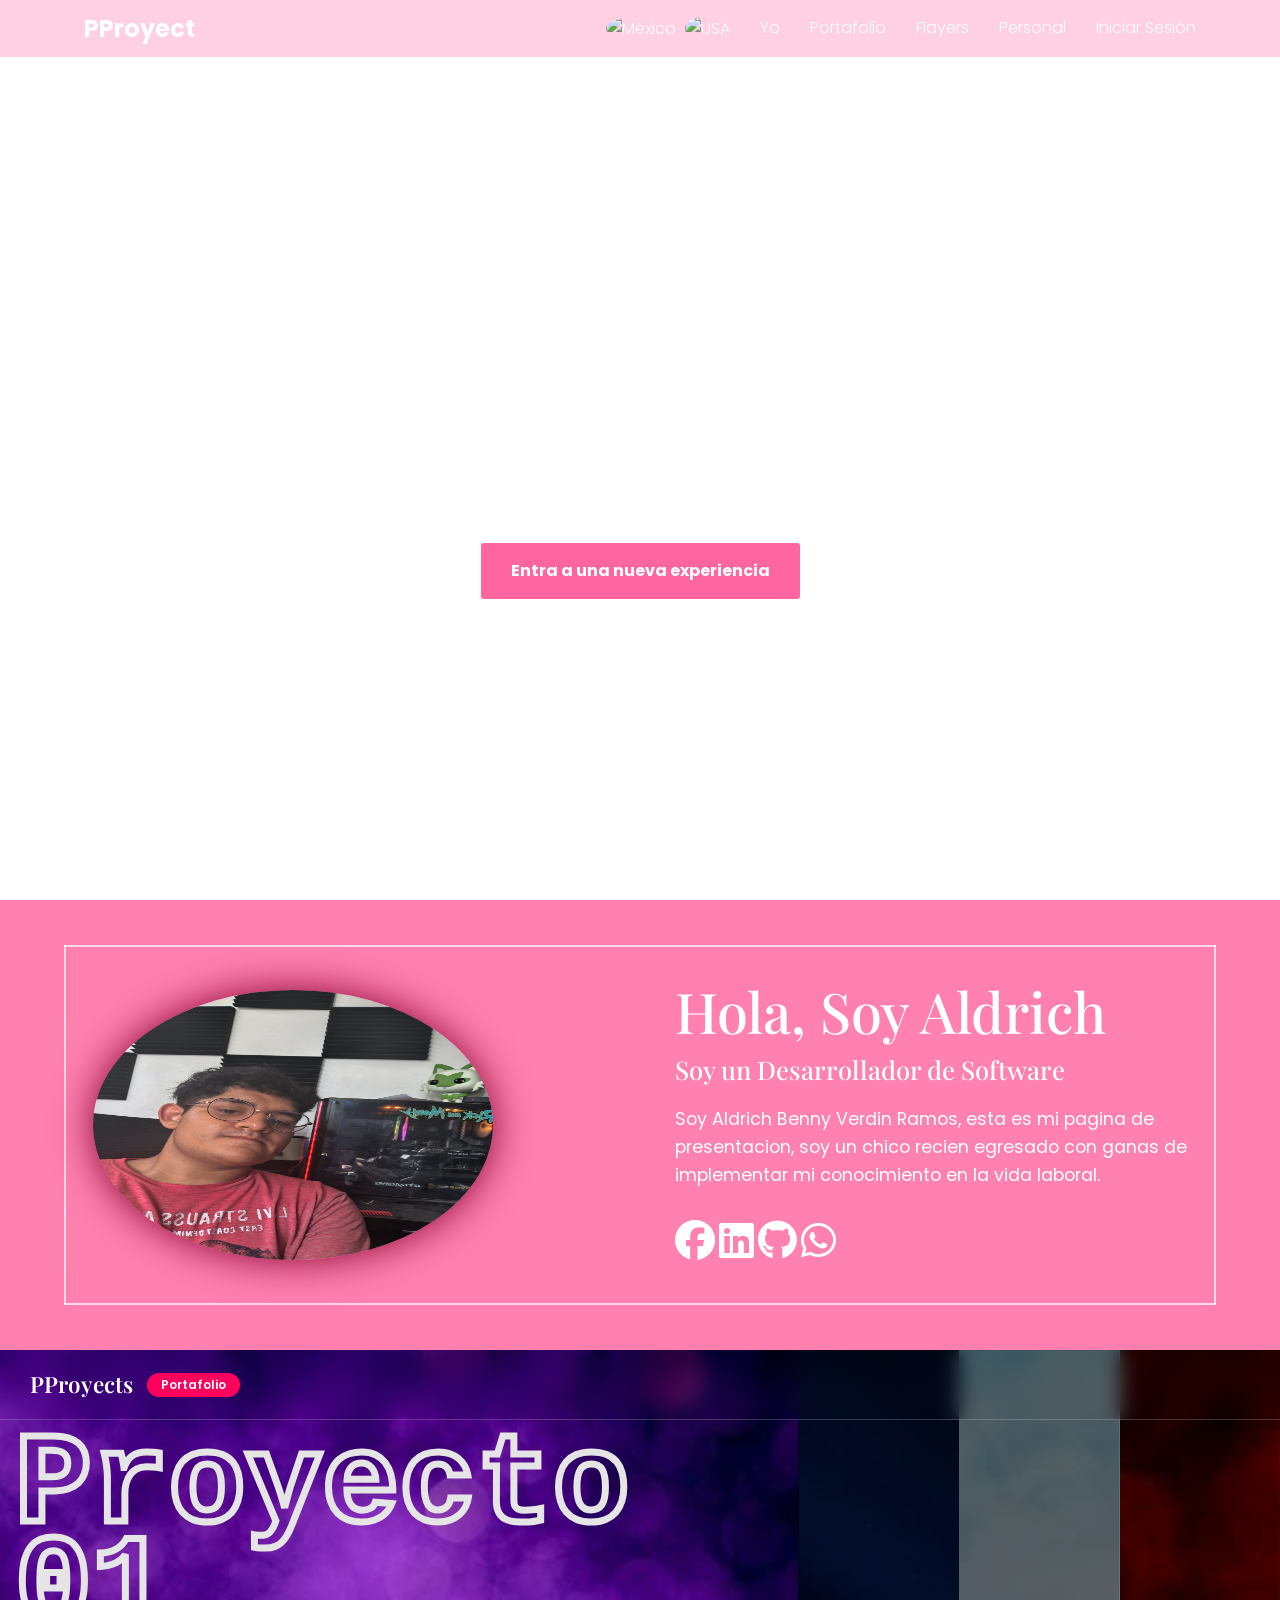
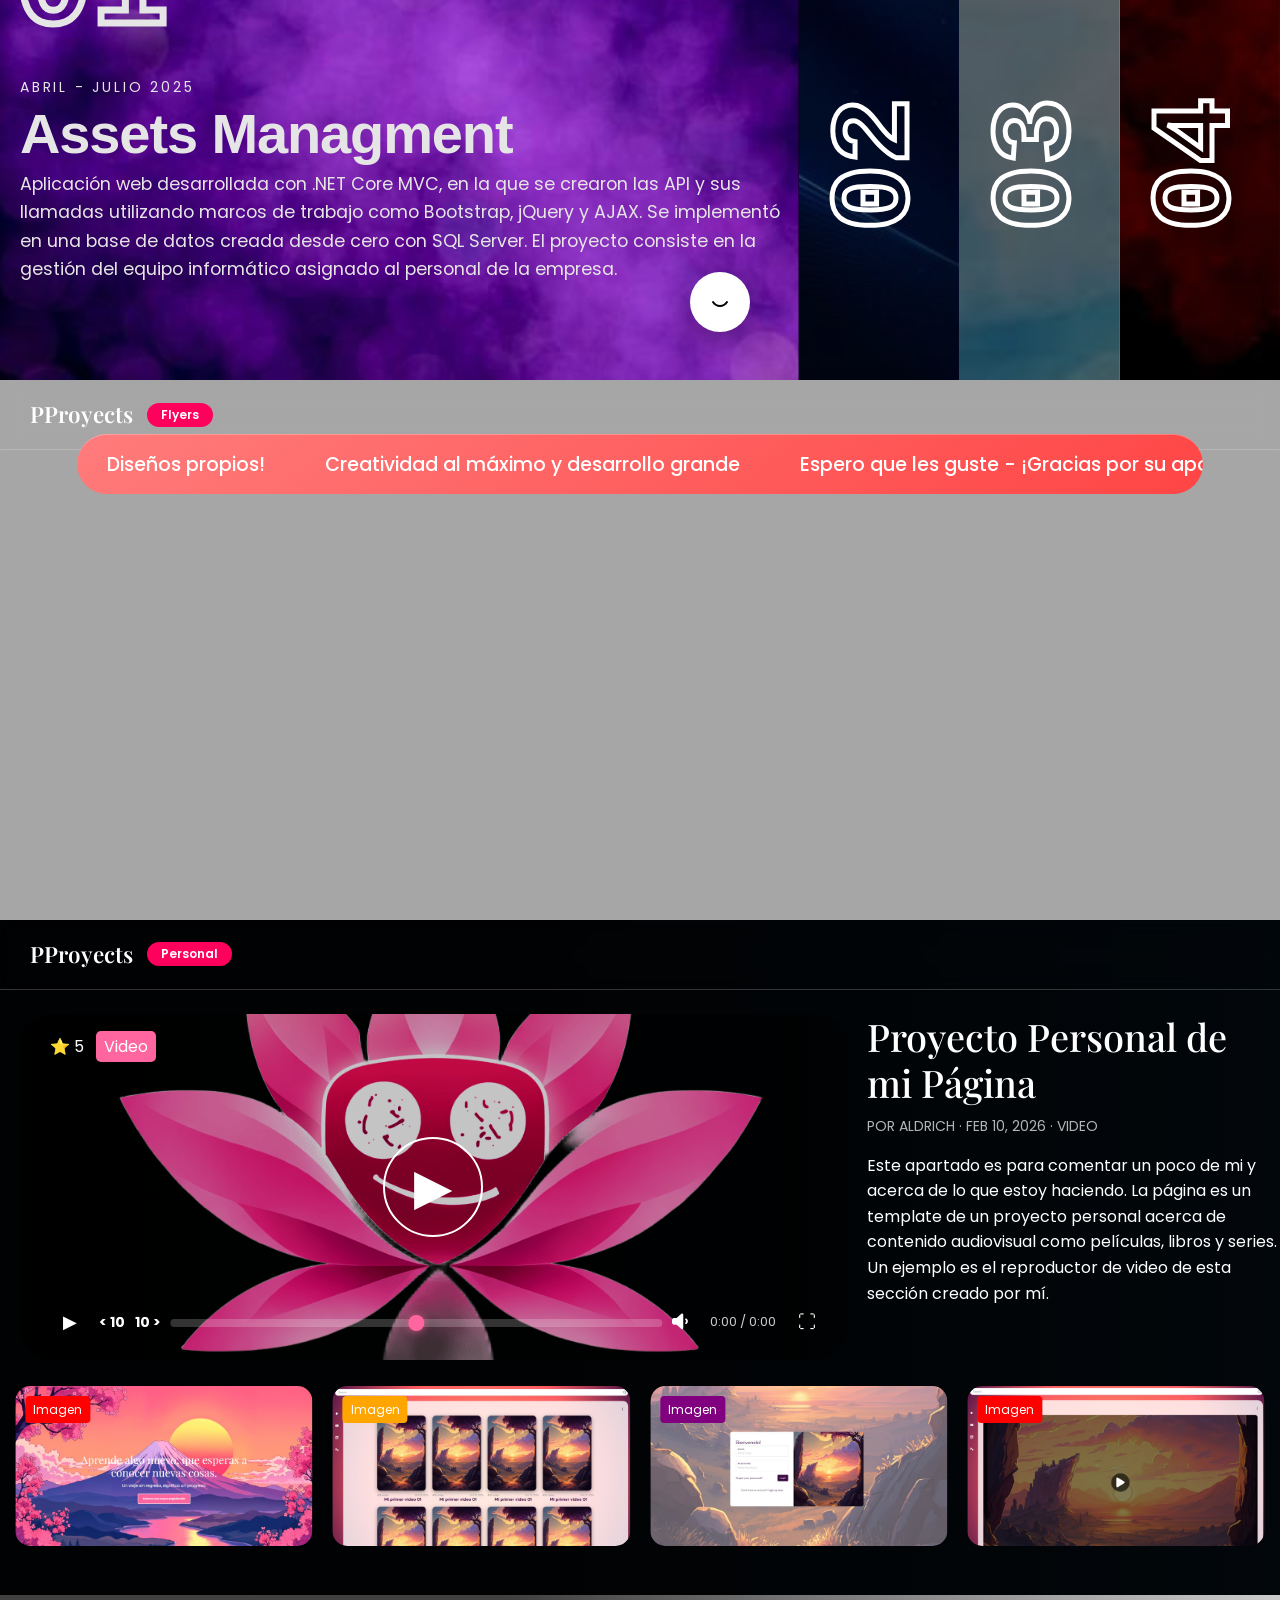
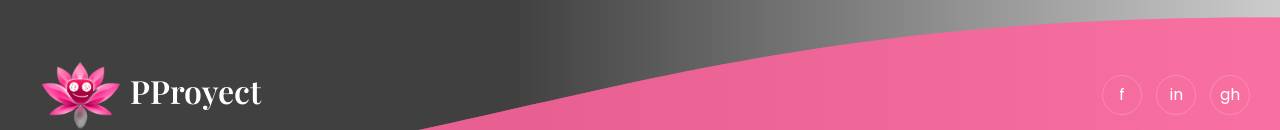
==== commit 73c3157b: "new changes" ====
--- a/Index.html
+++ b/Index.html
@@ -401,8 +401,7 @@
                 <div class="video-content">
 
                     <div class="video-left">
-                        <video class="today-video" playsinline>
-                            <source src="./source/video/Alan Walker - Alone.mp4" type="video/mp4">
+                        <video id="mainVideo" class="today-video" playsinline poster="./source/logo/icon new loto.png">
                         </video>
                         <div class="video-title-full">
                             <h1 data-lang="video-title">Today PProyect Commments</h1>
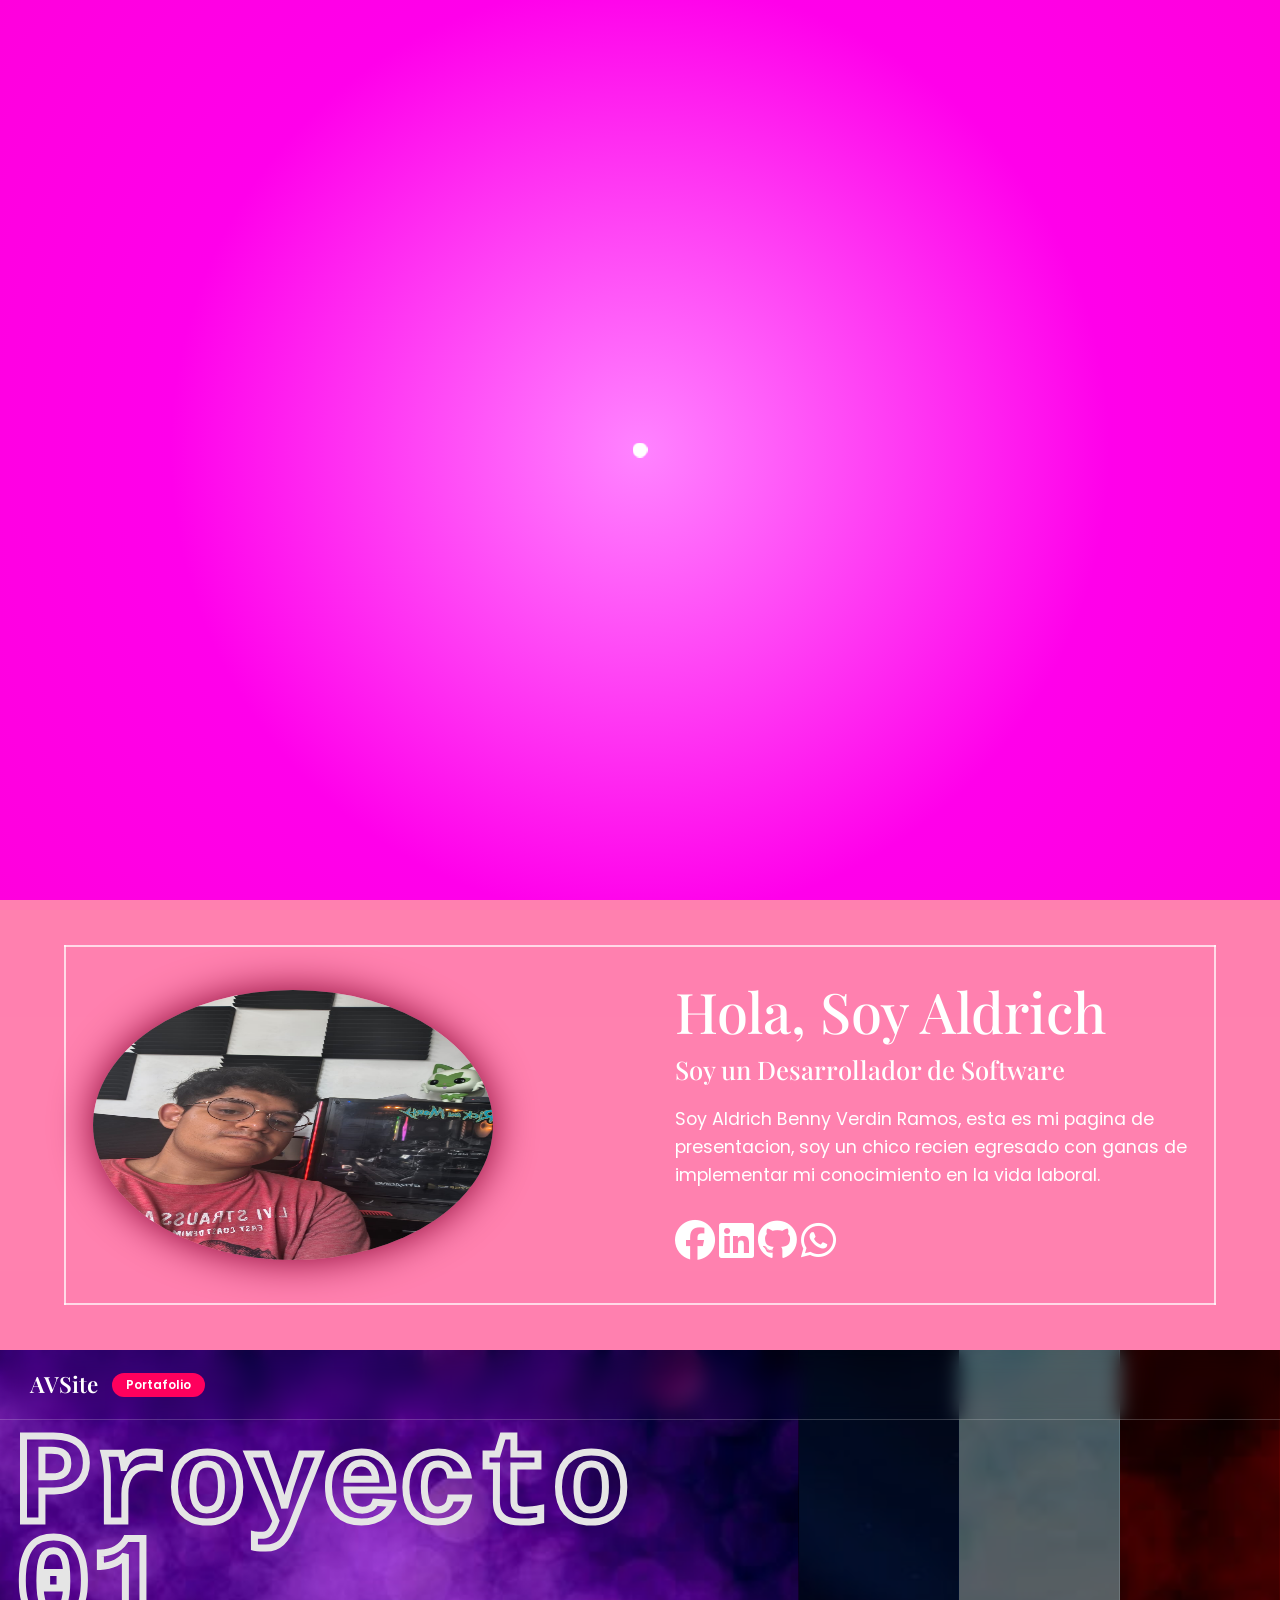
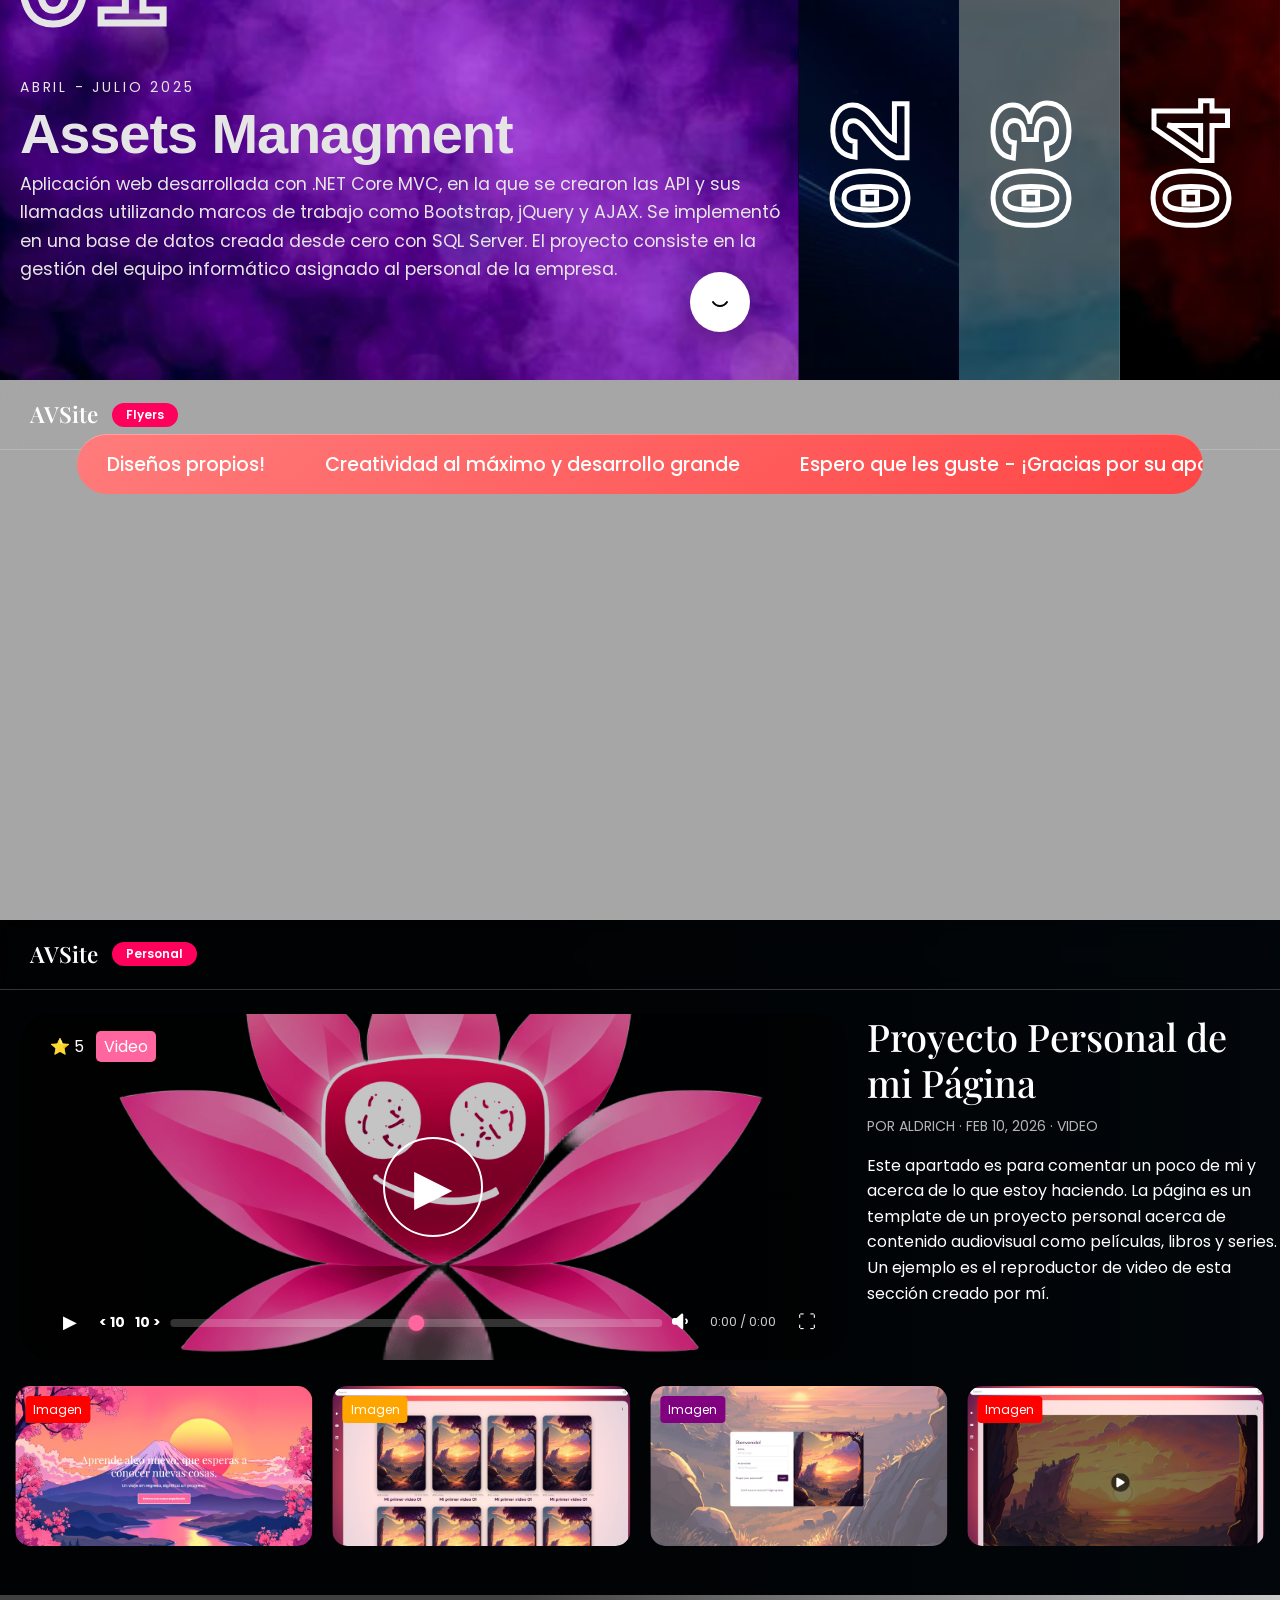
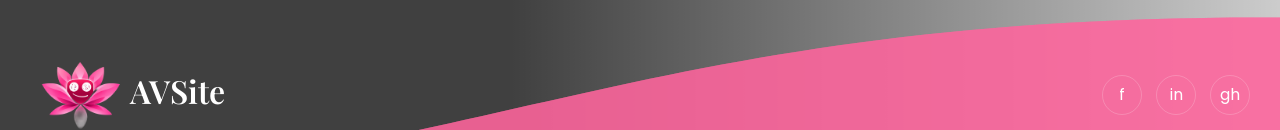
==== commit d9c028d8: "add video and little changes" ====
--- a/Index.html
+++ b/Index.html
@@ -28,16 +28,14 @@
 
 </head>
 <body>
-    <!--
     <div class="preloader">
         <div class="drop"></div>
         <div class="circle-border"></div>
     </div> 
-    -->
 
     <header>
         <nav class="container">
-            <a href="/" class="logo">PProyect</a>
+            <a href="/" class="logo">AVSite</a>
 
             <div class="menu-toggle" id="menuToggle">
                 <i class="fa fa-bars" id="menuIcon"></i>
@@ -214,7 +212,7 @@
 
         <section class="section-4" id="Portfolio">
             <div class="section4-header">
-                <h2>PProyects</h2>
+                <h2>AVSite</h2>
                 <span class="badge" data-lang="portfolio">Portafolio</span>
             </div>
 
@@ -362,7 +360,7 @@
         <section class="section-3" id="Flayers">
 
             <div class="section3-header">
-                <h2>PProyects</h2>
+                <h2>AVSite</h2>
                 <span class="badge" data-lang="flyers">Fliyer's</span>
             </div>
             
@@ -393,7 +391,7 @@
 
         <section class="section-5" id="Personal">
             <div class="section5-header">
-                <h2>PProyects</h2>
+                <h2>AVSite</h2>
                 <span class="badge" data-lang="personal">Personal</span>
             </div>
             <div class="video-container">
@@ -404,7 +402,7 @@
                         <video id="mainVideo" class="today-video" playsinline poster="./source/logo/icon new loto.png">
                         </video>
                         <div class="video-title-full">
-                            <h1 data-lang="video-title">Today PProyect Commments</h1>
+                            <h1 data-lang="video-title">Proyecto Personal de mi Página</h1>
                         </div>
 
                         <div class="settings">
@@ -524,7 +522,7 @@
                     <div class="footer-top">
                         <div class="footer-logo">
                             <img class="footerlogo" src="./source/logo/icon new loto.png"/>
-                            <h2>PProyect</h2>
+                            <h2>AVSite</h2>
                         </div>
 
                         <div class="footer-social">
@@ -536,7 +534,7 @@
                     </div>
 
                     <div class="footer-bottom">
-                        <span>© 2025 — 2026 PProyect</span>
+                        <span>© 2025 — 2026 AVSite</span>
 
                         <div class="footer-legal">
                             <a href="./components/default/Mantenimiento.html" data-lang="cookies">Política Cookies</a>
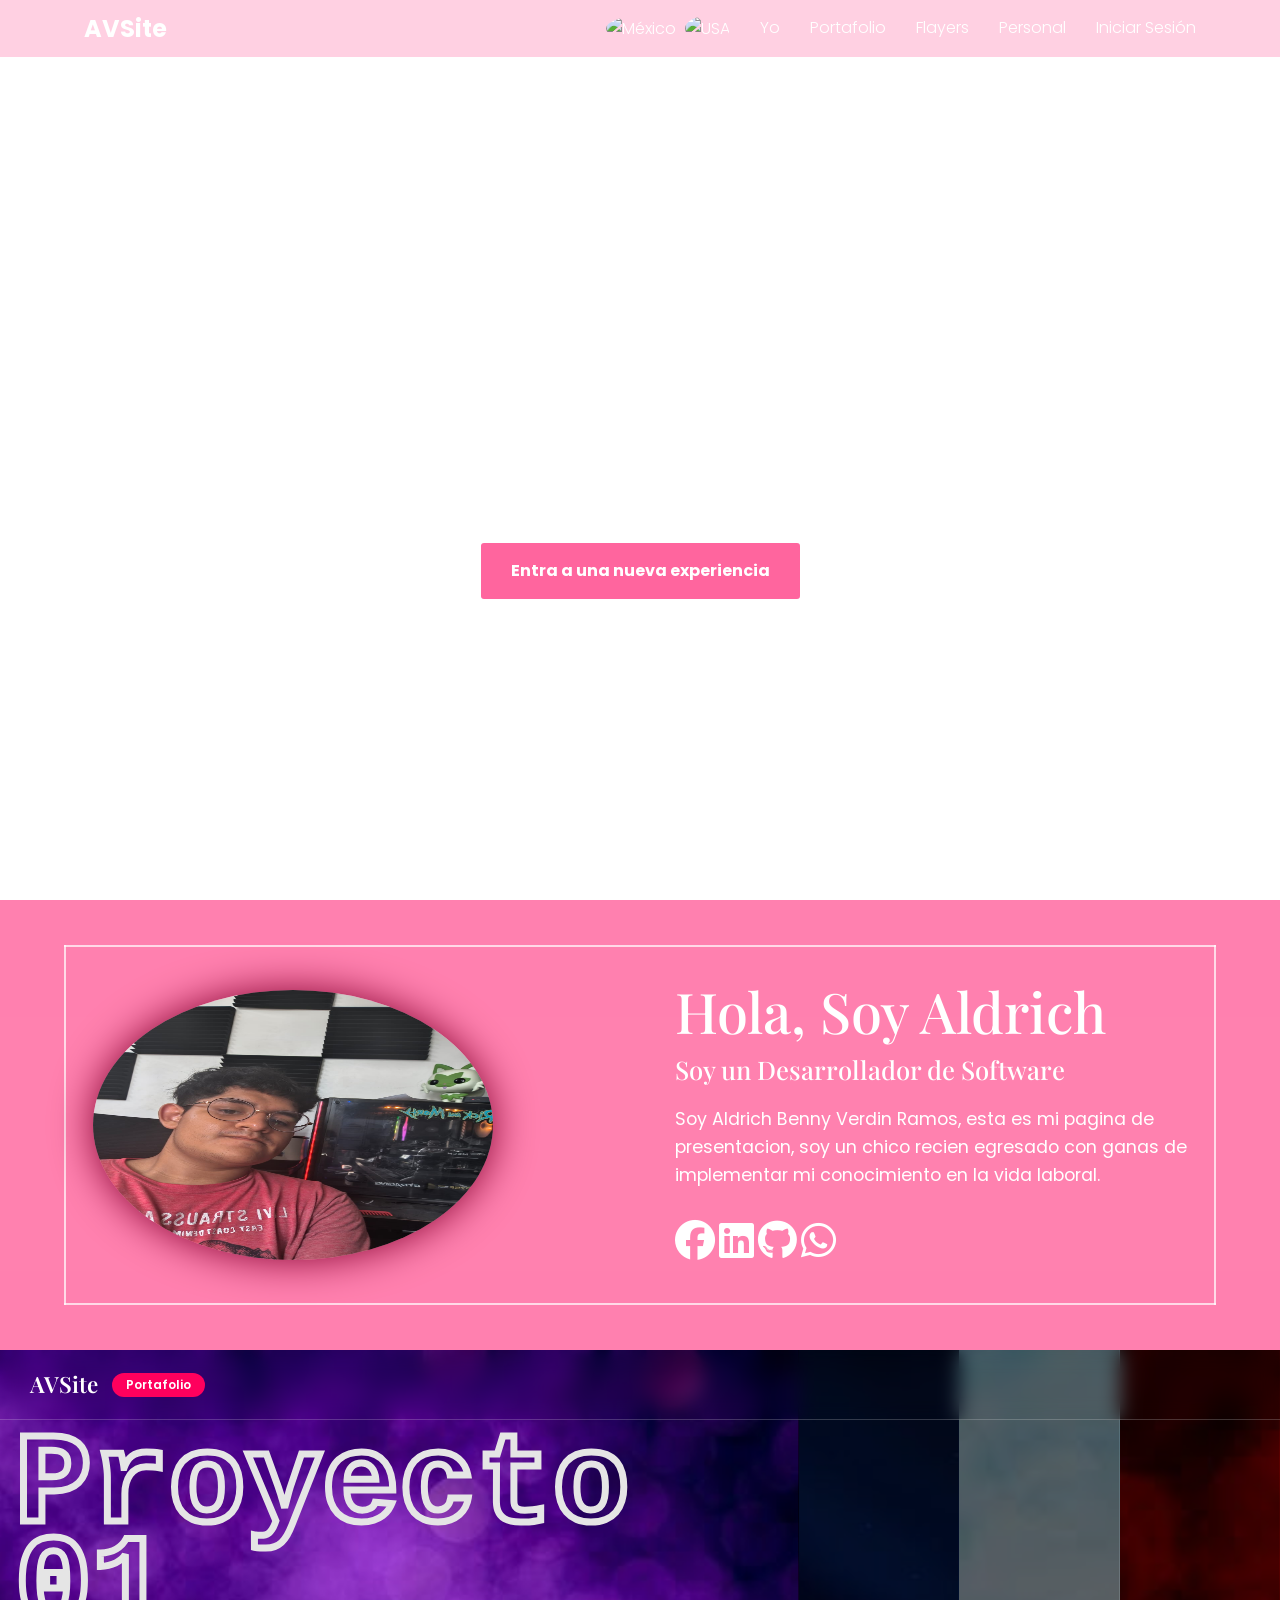
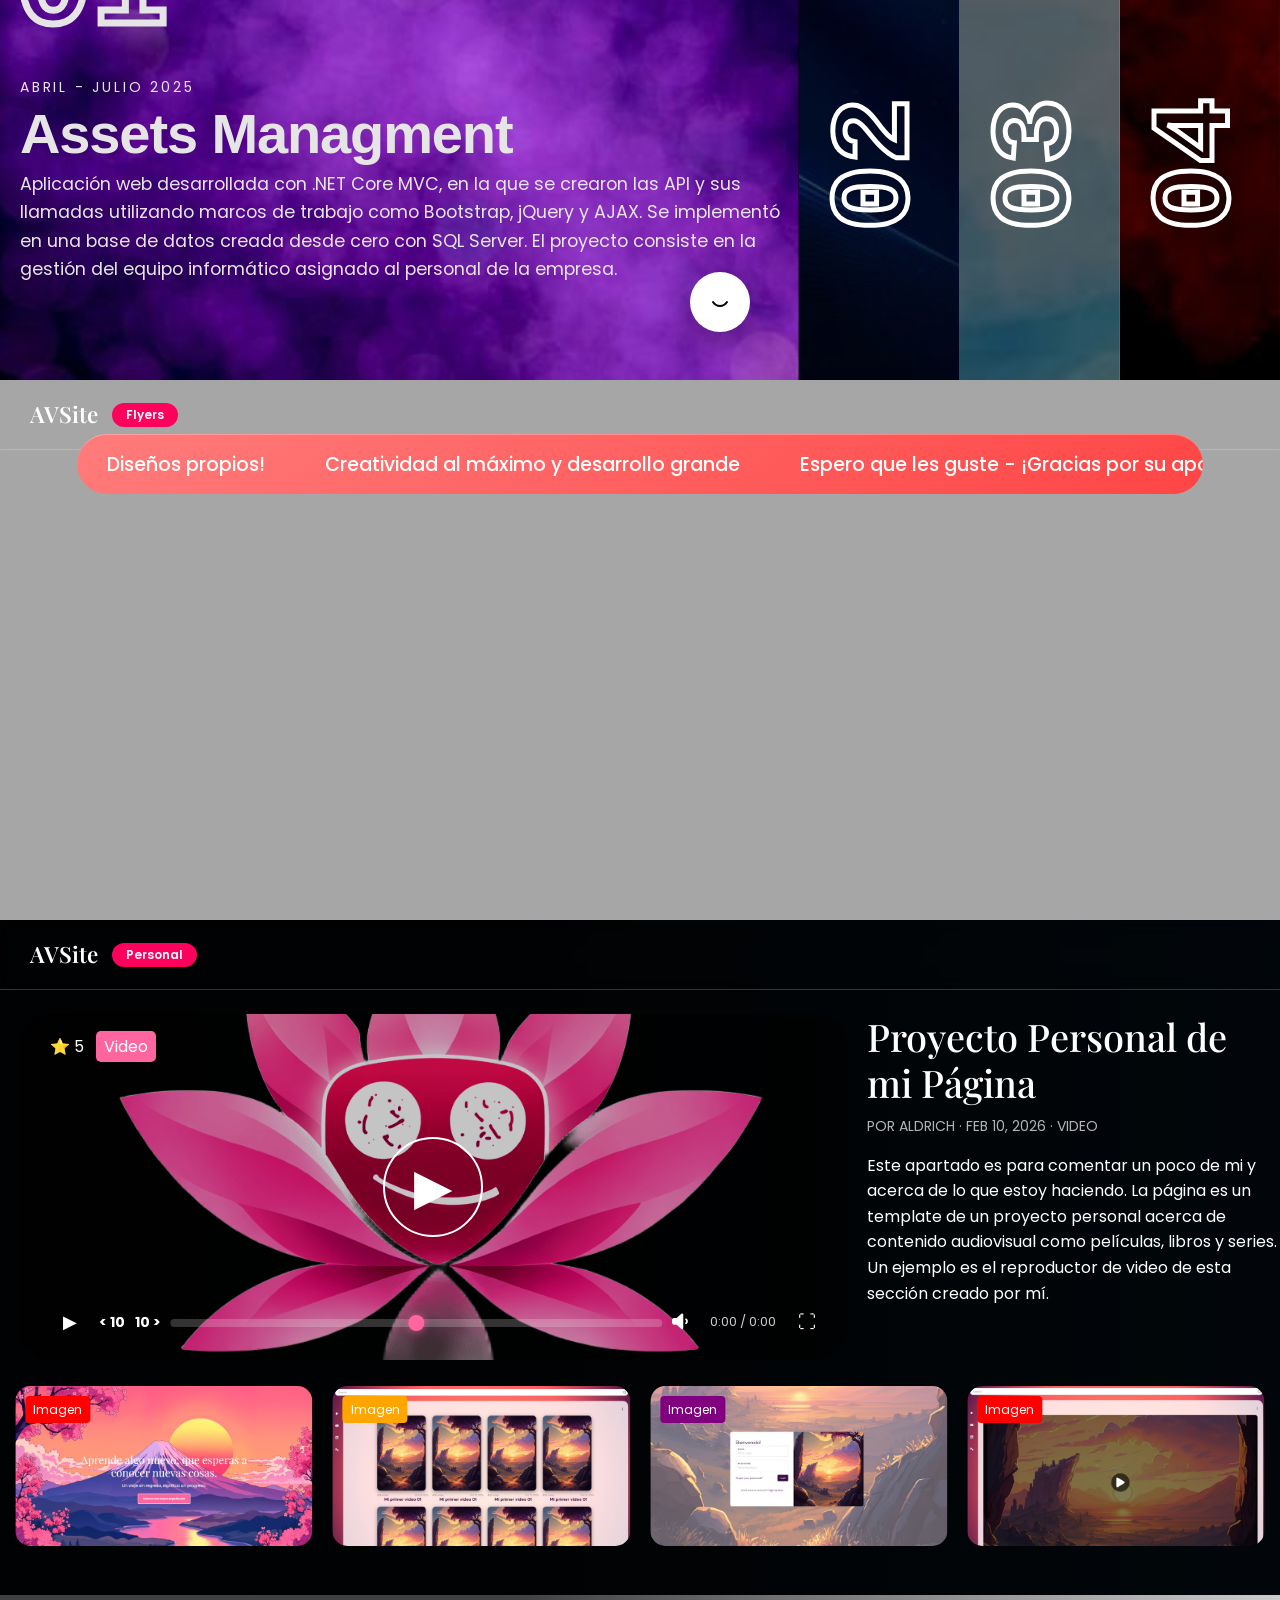
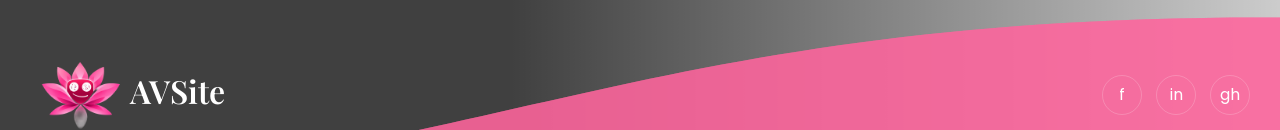
==== commit 932e9a8c: "comment preloader" ====
--- a/Index.html
+++ b/Index.html
@@ -28,11 +28,12 @@
 
 </head>
 <body>
+    <!--
     <div class="preloader">
         <div class="drop"></div>
         <div class="circle-border"></div>
     </div> 
-
+    -->
     <header>
         <nav class="container">
             <a href="/" class="logo">AVSite</a>
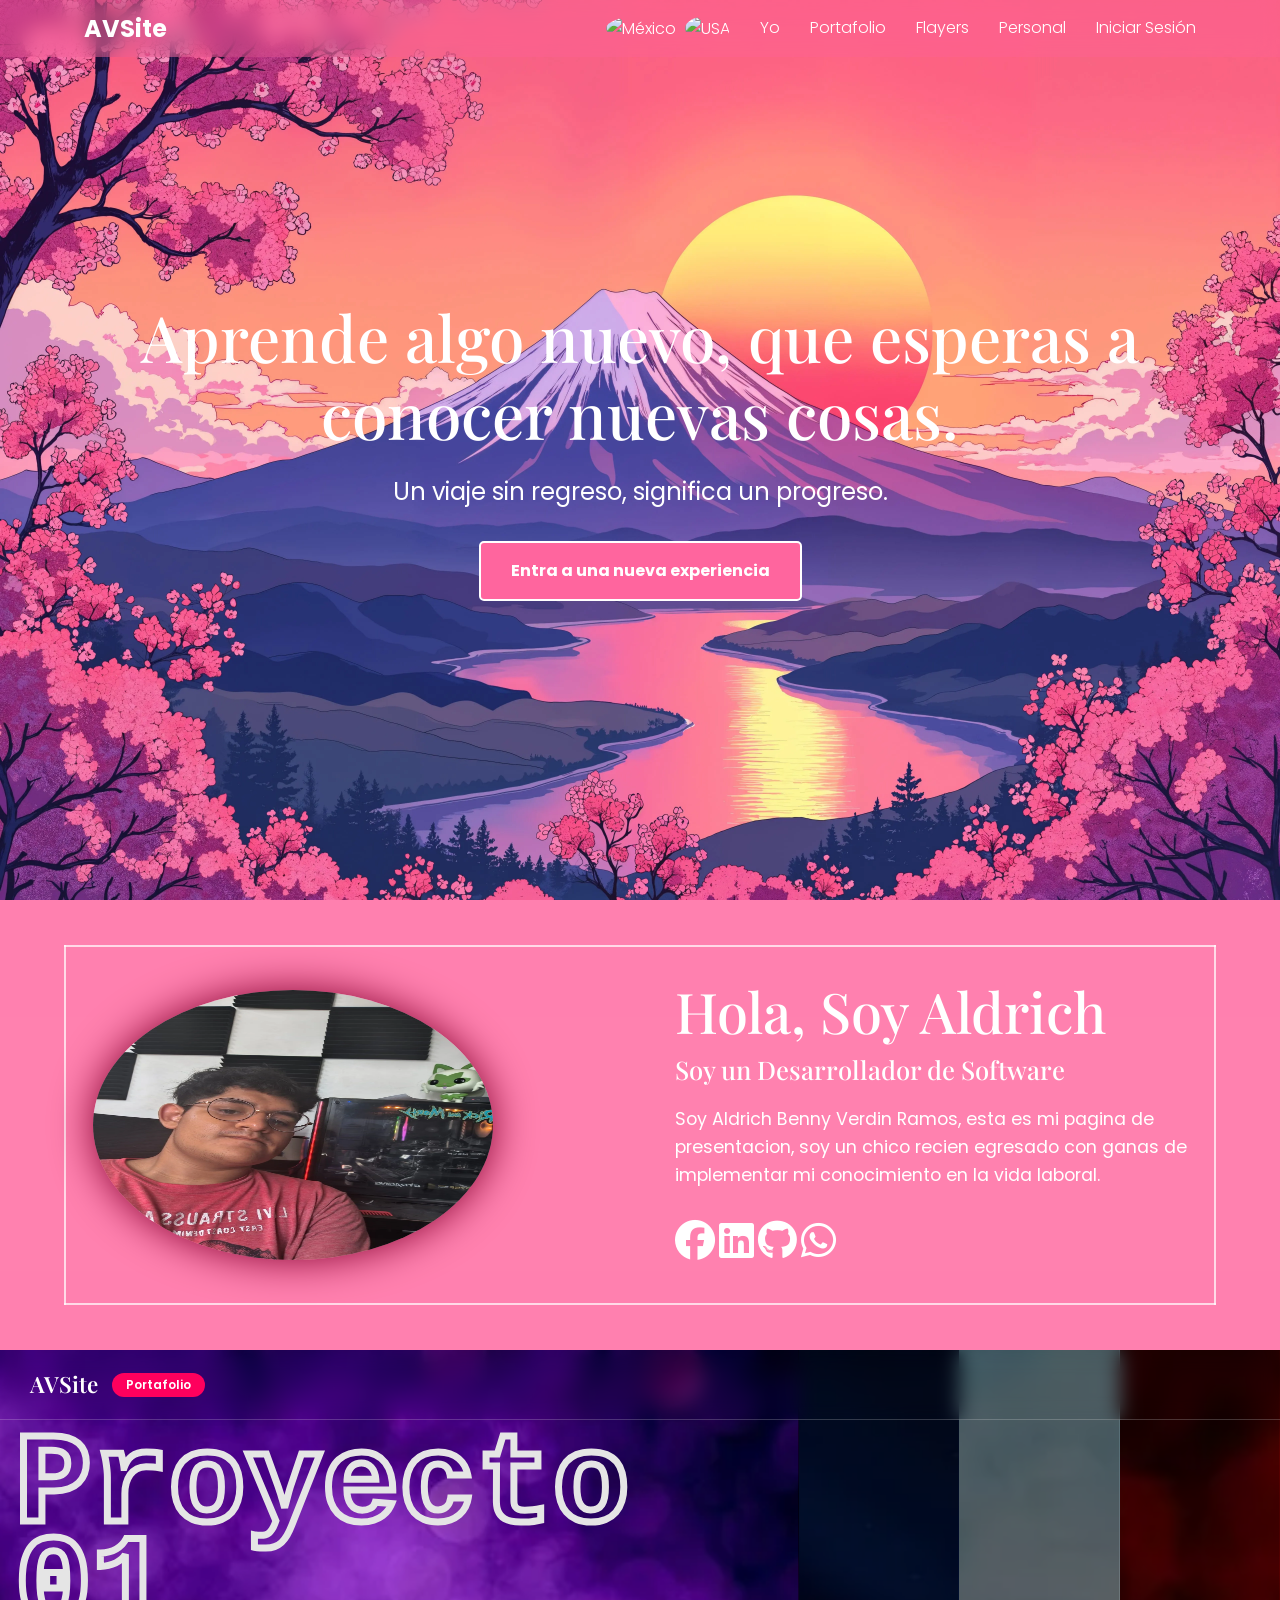
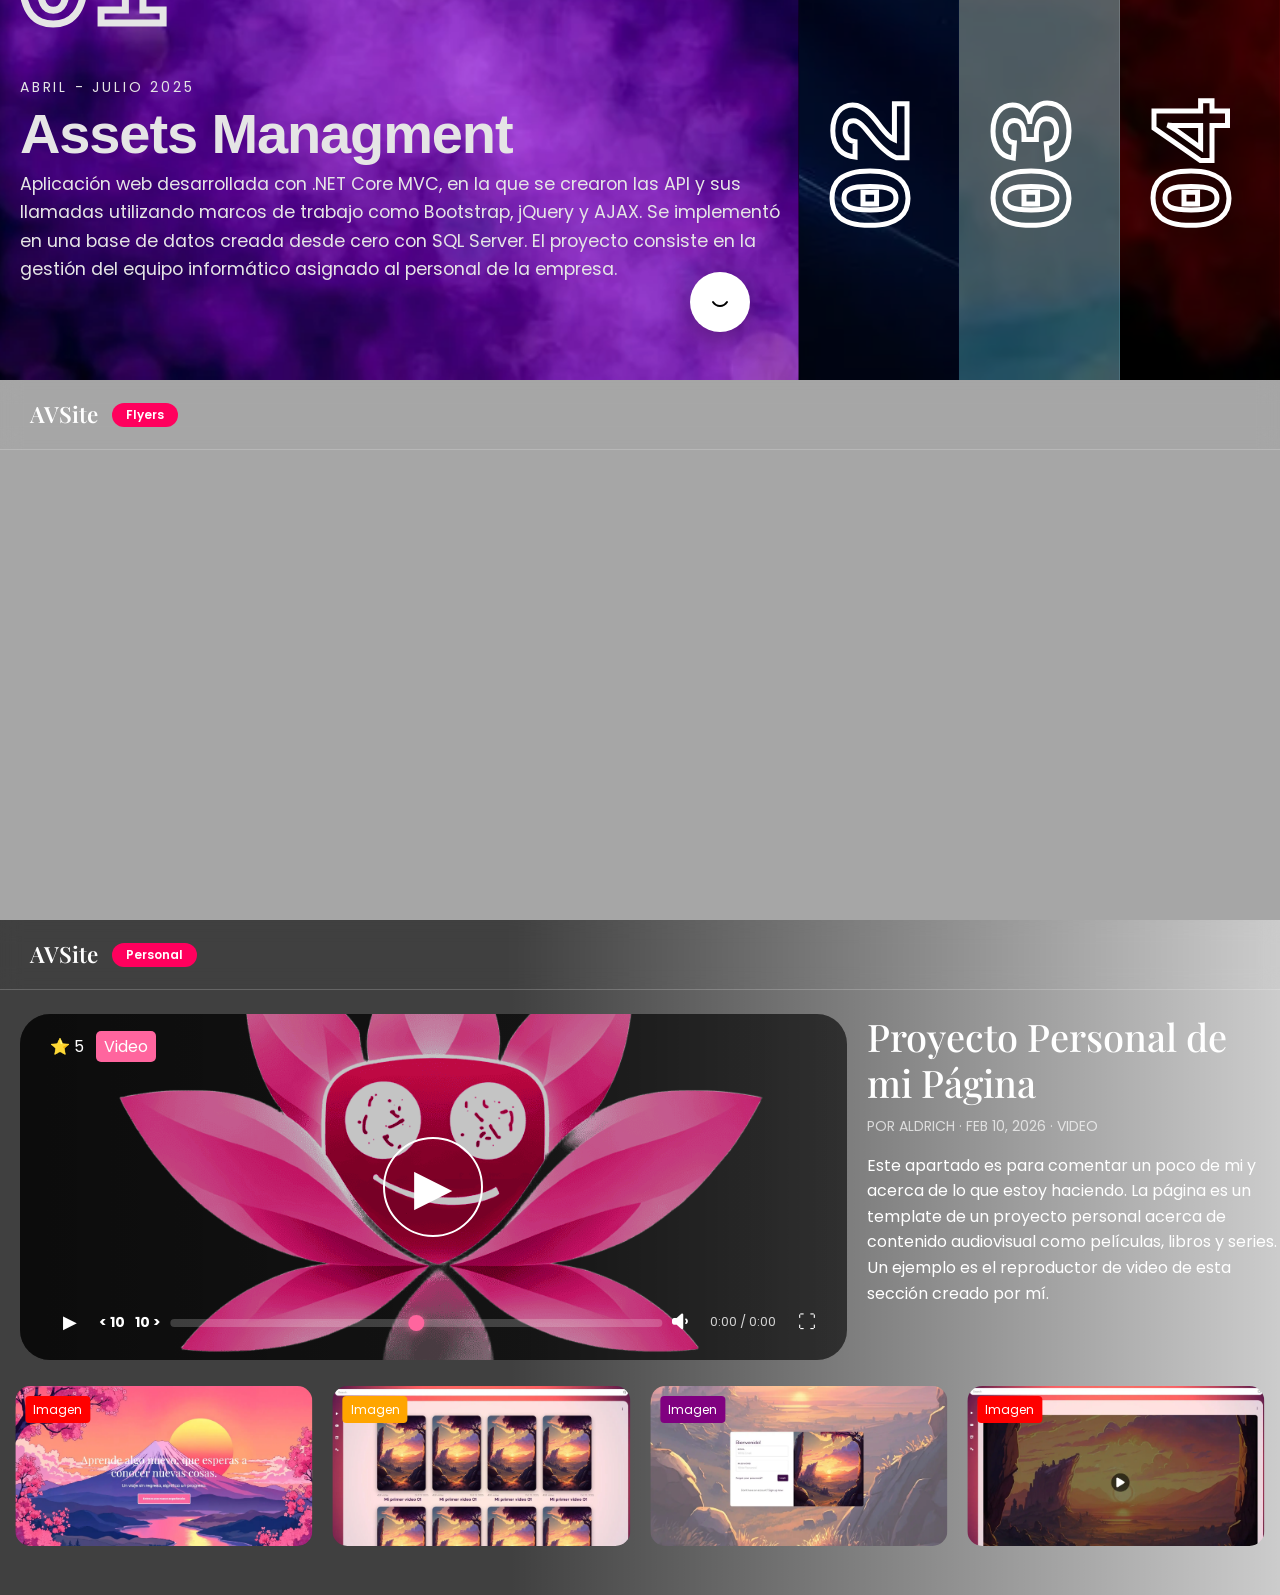
==== commit 7de3507d: "delete" ====
--- a/Index.html
+++ b/Index.html
@@ -13,7 +13,6 @@
 
     <link href="./style/index.css" rel="stylesheet">
     <link href="./style/indexfolder/header.css" rel="stylesheet">
-    <link href="./style/indexfolder/preloader.css" rel="stylesheet">
 
     <link href="./style/indexfolder/mainsection.css" rel="stylesheet">
     <link href="./style/indexfolder/newexperience.css" rel="stylesheet">
@@ -23,17 +22,10 @@
     <link href="./style/indexfolder/section4.css" rel="stylesheet">
     <link href="./style/indexfolder/section3.css" rel="stylesheet">
     <link href="./style/indexfolder/section5.css" rel="stylesheet">
-    <link href="./style/indexfolder/section6.css" rel="stylesheet">
 
 
 </head>
 <body>
-    <!--
-    <div class="preloader">
-        <div class="drop"></div>
-        <div class="circle-border"></div>
-    </div> 
-    -->
     <header>
         <nav class="container">
             <a href="/" class="logo">AVSite</a>
@@ -172,7 +164,7 @@
             <section class="section2-split">
 
                 <div class="section2-image reveal-left">
-                    <img src="./source/img/foto.jpeg" alt="Profile">
+                    <img src="./source/img/foto.webp" alt="Profile">
                 </div>
 
                 <div class="section2-text reveal-right">
@@ -364,21 +356,6 @@
                 <h2>AVSite</h2>
                 <span class="badge" data-lang="flyers">Fliyer's</span>
             </div>
-            
-            <!-- News Ticker -->
-            <div class="news-ticker">
-                <div class="ticker-container">
-                    <div class="ticker-item" data-lang="t1">Diseños proprios!</div>
-                    <div class="ticker-item" data-lang="t2">Creatividad al maximo y desarollo grande</div>
-                    <div class="ticker-item" data-lang="t3">Espero que les guste - ¡Gracias por su apoyo!</div>
-                    <div class="ticker-item" data-lang="t4">Proximo proyecto en camino</div>
-                    
-                    <div class="ticker-item" data-lang="t1">Diseños proprios!</div>
-                    <div class="ticker-item" data-lang="t2">Creatividad al maximo y desarollo grande</div>
-                    <div class="ticker-item" data-lang="t3">Espero que les guste - ¡Gracias por su apoyo!</div>
-                    <div class="ticker-item" data-lang="t4">Proximo proyecto en camino</div>
-                </div>
-            </div>
 
             <div id="sphere-container"></div>
             
@@ -484,22 +461,22 @@
                 <!-- video cards -->
                 <div class="video-cards">
                     <div class="card">
-                        <img src="./source/img/portada(1).jpeg" alt="">
+                        <img src="./source/img/portada(1).webp" alt="">
                         <span class="tag hd" data-lang="image">Imagen</span>
                     </div>
 
                     <div class="card">
-                        <img src="./source/img/portada(2).jpeg" alt="">
+                        <img src="./source/img/portada(2).webp" alt="">
                         <span class="tag cam" data-lang="image">Imagen</span>
                     </div>
 
                     <div class="card">
-                        <img src="./source/img/portada(3).jpeg" alt="">
+                        <img src="./source/img/portada(3).webp" alt="">
                         <span class="tag trailer" data-lang="image">Imagen</span>
                     </div>
 
                     <div class="card">
-                        <img src="./source/img/portada(4).jpeg" alt="">
+                        <img src="./source/img/portada(4).webp" alt="">
                         <span class="tag hd" data-lang="image">Imagen</span>
                     </div>
                 </div>
@@ -510,44 +487,6 @@
 
             </div>
         </section>
-
-        <section class="section-6" id="Footer">
-            <div class="background6">
-                <div class="ocean">
-                    <div class="wave"></div>
-                    <div class="wave"></div>
-                    <div class="wave"></div>
-                </div>
-                <div class="section6-container reveal">
-                    <!-- TOP -->
-                    <div class="footer-top">
-                        <div class="footer-logo">
-                            <img class="footerlogo" src="./source/logo/icon new loto.png"/>
-                            <h2>AVSite</h2>
-                        </div>
-
-                        <div class="footer-social">
-                            <a href="https://www.facebook.com/aldrich.verdin" target="_blank">f</a>
-                            <a href="https://www.linkedin.com/in/aldrich-benny-verdin-ramos-b888b1389/" target="_blank">in</a>
-                            <a href="https://github.com/aldrichverdin-code" target="_blank">gh</a>
-
-                        </div>
-                    </div>
-
-                    <div class="footer-bottom">
-                        <span>© 2025 — 2026 AVSite</span>
-
-                        <div class="footer-legal">
-                            <a href="./components/default/Mantenimiento.html" data-lang="cookies">Política Cookies</a>
-                            <a href="./components/default/Mantenimiento.html" data-lang="legal">Aviso legal</a>
-                            <a href="./components/default/Mantenimiento.html" data-lang="privacy">Privacidad</a>
-                            <a href="./components/default/Mantenimiento.html" data-lang="info">Información</a>
-                        </div>
-                    </div>
-                </div>
-            </div>
-        </section>
-
     </main>
 </body>
 
@@ -558,7 +497,6 @@
 <script src="https://cdnjs.cloudflare.com/ajax/libs/three.js/r128/three.min.js"></script>
 
 <script src="./js/indexfolderjs/header.js"></script>
-<script src="./js/indexfolderjs/preloader.js"></script>
 <script src="./js/indexfolderjs/newexperience.js"></script>
 
 <script src="./js/indexfolderjs/section2.js"></script>
--- a/style/indexfolder/mainsection.css
+++ b/style/indexfolder/mainsection.css
@@ -7,7 +7,7 @@
     text-align: center;
     position: relative;
     overflow: hidden;
-    background-image: url(../../source/img/paisaje-oriental-del-anime.jpg);
+    background-image: url(../../source/img/paisaje-oriental-del-anime.webp);
     background-size: cover;
     background-position: center;
     background-repeat: no-repeat;
--- a/style/indexfolder/section4.css
+++ b/style/indexfolder/section4.css
@@ -85,18 +85,18 @@
 }
 
 .slide1 {
-    background-image: url('../../source/img/netcore.jpg');
+    background-image: url('../../source/img/netcore.webp');
 }
 .slide2 {
-    background-image: url('../../source/img/azuloscuro.jpg');
+    background-image: url('../../source/img/azuloscuro.webp');
 }
 
 .slide3 {
-    background-image: url('../../source/img/azulclaro.jpg');
+    background-image: url('../../source/img/azulclaro.webp');
 }
 
 .slide4 {
-    background-image: url('../../source/img/rojooscuro.jpg');
+    background-image: url('../../source/img/rojooscuro.webp');
 }
 
 /* Ocultar contenido en slides inactivos */
--- a/style/indexfolder/section3.css
+++ b/style/indexfolder/section3.css
@@ -2,7 +2,7 @@
 
 .section-3 {
     height: 60vh;
-    background-image: url(../../source/img/paisaje-oriental-del-anime.jpg);
+    background-image: url(../../source/img/paisaje-oriental-del-anime.webp);
     background-size: cover;
     background-position: center;
     background-attachment: fixed;
@@ -54,42 +54,6 @@
     font-weight: 600;
 }
 
-/* News Ticker Styles */
-.news-ticker {
-    position: absolute;
-    top: 10%;
-    width: 88vw;
-    height: 60px;
-    background: linear-gradient(145deg,#ff7c7c,#ff4545);
-    overflow: hidden;
-    border-top: 1px solid rgba(255, 255, 255, 0.3);
-    border-radius: 30px;
-    z-index: 3;
-}
-
-.ticker-container {
-    display: flex;
-    width: max-content;
-    animation: ticker-scroll 30s linear infinite;
-}
-
-.ticker-item {
-    padding: 0 30px;
-    font-size: 1.2rem;
-    line-height: 60px;
-    flex-shrink: 0;
-    font-weight: 500;
-}
-
-@keyframes ticker-scroll {
-    0% {
-        transform: translateX(0);
-    }
-
-    100% {
-        transform: translateX(-50%);
-    }
-}
 
 /*SPHERE */
 #sphere-container {
@@ -159,9 +123,6 @@
 }
 
 @media (max-width: 768px) {
-    .news-ticker {
-        top: 12%;
-    }
     .section3-header h2 {
         display: none;
     }
--- a/style/indexfolder/section5.css
+++ b/style/indexfolder/section5.css
@@ -3,7 +3,7 @@
     background: #02080d;
     color: white;
     height: 75vh;
-    background-image: url(../../source/img/paisaje-oriental-del-anime.jpg);
+    background-image: url(../../source/img/paisaje-oriental-del-anime.webp);
     background-size: cover;
     background-position: center;
     background-attachment: fixed;
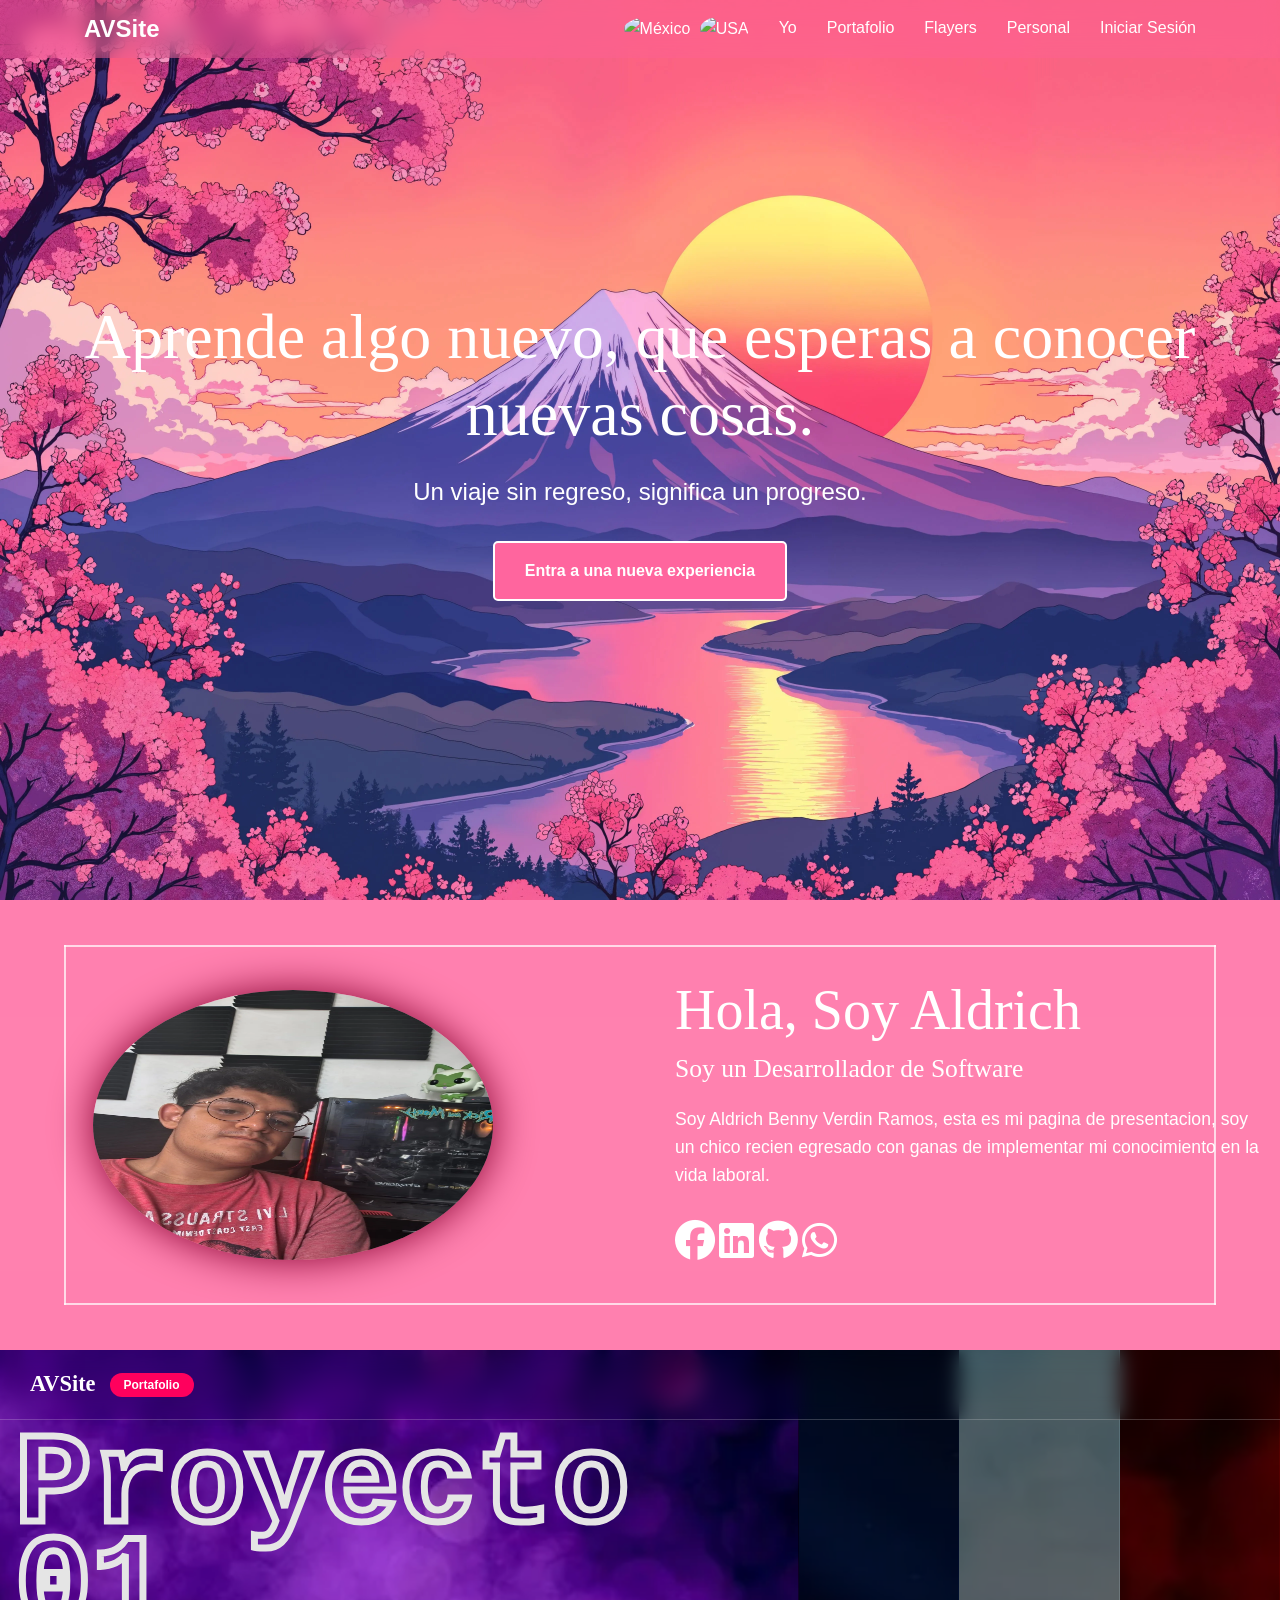
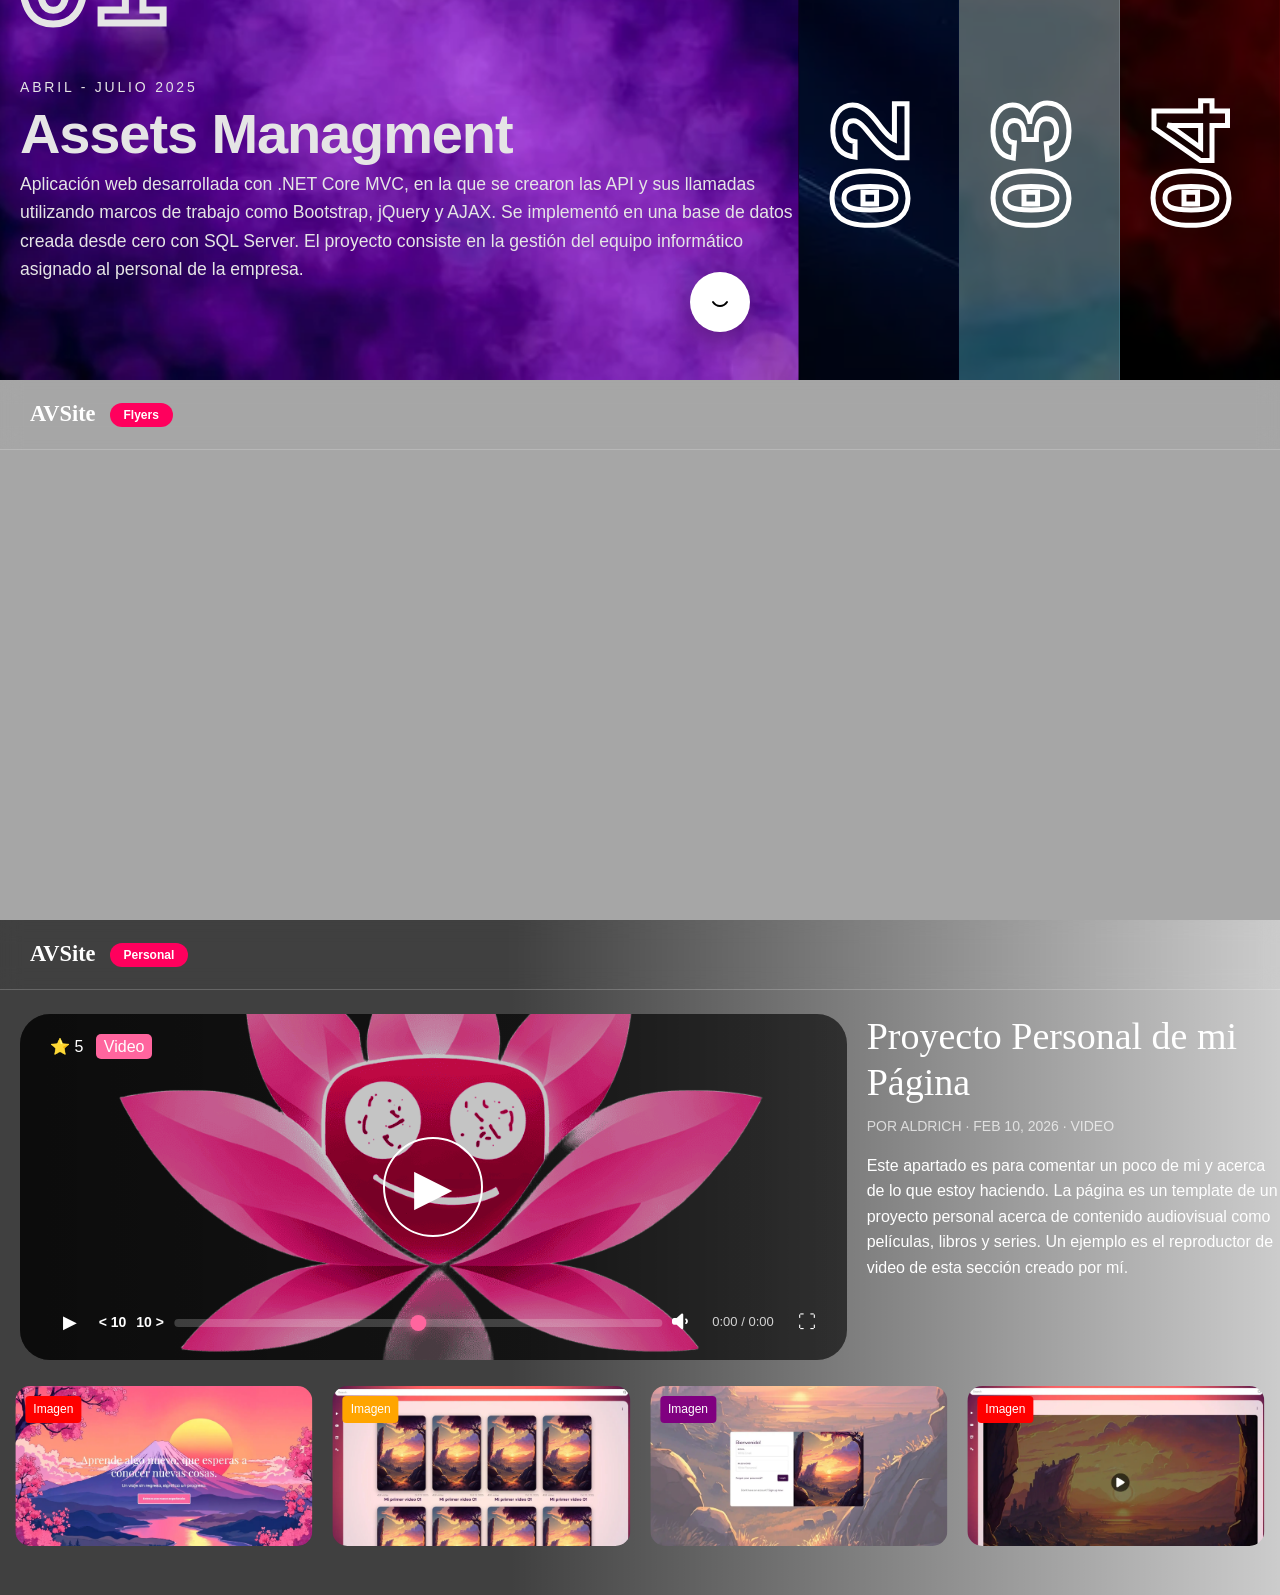
==== commit 04fddcd9: "delete 2" ====
--- a/Index.html
+++ b/Index.html
@@ -4,24 +4,13 @@
     <meta charset="UTF-8">
     <meta name="viewport" content="width=device-width, initial-scale=1.0">
     <title>AVSite</title>
-    <link href="https://fonts.googleapis.com/css2?family=Poppins:wght@300;400;600;700&family=Playfair+Display:wght@400;700&display=swap" rel="stylesheet">
     <link rel="stylesheet" href="https://cdnjs.cloudflare.com/ajax/libs/font-awesome/6.5.1/css/all.min.css" integrity="sha512-..." crossorigin="anonymous" referrerpolicy="no-referrer" />    <link href="https://cdn.jsdelivr.net/npm/bootstrap@5.3.7/dist/css/bootstrap.min.css" rel="stylesheet" integrity="sha384-LN+7fdVzj6u52u30Kp6M/trliBMCMKTyK833zpbD+pXdCLuTusPj697FH4R/5mcr" crossorigin="anonymous">
-    <link rel="stylesheet" type="text/css" href="https://cdn.jsdelivr.net/gh/kenwheeler/slick@1.8.1/slick/slick-theme.css" />
-    <link rel="stylesheet" type="text/css" href="https://cdn.jsdelivr.net/npm/slick-carousel@1.8.1/slick/slick.css" />
     <link rel="shortcut icon" href="./source/logo/icon new loto.png" />
 
 
     <link href="./style/index.css" rel="stylesheet">
-    <link href="./style/indexfolder/header.css" rel="stylesheet">
-
-    <link href="./style/indexfolder/mainsection.css" rel="stylesheet">
-    <link href="./style/indexfolder/newexperience.css" rel="stylesheet">
-    <link href="./style/indexfolder/reloadscreen.css" rel="stylesheet">
 
     <link href="./style/indexfolder/section2.css" rel="stylesheet">
-    <link href="./style/indexfolder/section4.css" rel="stylesheet">
-    <link href="./style/indexfolder/section3.css" rel="stylesheet">
-    <link href="./style/indexfolder/section5.css" rel="stylesheet">
 
 
 </head>
@@ -497,10 +486,8 @@
 <script src="https://cdnjs.cloudflare.com/ajax/libs/three.js/r128/three.min.js"></script>
 
 <script src="./js/indexfolderjs/header.js"></script>
-<script src="./js/indexfolderjs/newexperience.js"></script>
 
 <script src="./js/indexfolderjs/section2.js"></script>
-<script src="./js/indexfolderjs/section4.js"></script>
 <script src="./js/indexfolderjs/section3.js"></script>
 <script src="./js/indexfolderjs/section5.js"></script>
 <script src="./js/esp-en.js"></script>
--- a/style/index.css
+++ b/style/index.css
@@ -30,4 +30,583 @@
     border-radius: 20px;
     font-size: 0.75rem;
     font-weight: 600;
+}
+
+/* HEADER */
+
+/* Header Styles */
+header {
+    position: fixed;
+    width: 100%;
+    z-index: 1000;
+    background-color: rgba(255, 101, 158, 0.3);
+    backdrop-filter: blur(10px);
+    transition: background-color 0.3s ease;
+}
+ 
+nav {
+    display: flex;
+    justify-content: space-between;
+    align-items: center;
+    padding: 20px 0;
+}
+
+.logo {
+    font-size: 24px;
+    font-weight: 700;
+    color: #ffffff;
+    text-decoration: none;
+}
+
+.nav-links {
+    display: flex;
+    list-style: none;
+}
+
+.nav-links li {
+    margin-left: 30px;
+    margin-top: 15px;
+}
+
+.nav-links a {
+    color: #ffffff;
+    text-decoration: none;
+    font-weight: 300;
+    transition: color 0.3s ease;
+}
+
+.nav-links i {
+    display: none;
+}
+
+.nav-links a:hover {
+    color: rgb(142, 0, 52);
+}
+
+.menu-toggle {
+    display: none;
+    font-size: 28px;
+    color: #fff;
+    cursor: pointer;
+}
+
+.menu-toggle i {
+    transition: transform 0.4s ease, opacity 0.3s ease;
+}
+
+.menu-toggle.active i {
+    transform: rotate(90deg) scale(1.2);
+}
+
+
+@media (max-width: 768px) {
+    .menu-toggle {
+        display: block;
+    }
+
+    .nav-links {
+        position: fixed;
+        top: 45px;
+        right: 8.5%;
+        width: 40px;
+        height: auto;
+        max-height: 0;
+        overflow: hidden;
+        background: rgba(255, 101, 158, 0.8);
+        border-radius: 50px;
+        backdrop-filter: blur(8px);
+        flex-direction: column;
+        align-items: center;
+        padding-top: 0;
+        gap: 20px;
+        transition: max-height 0.4s ease, padding 0.3s ease;
+    }
+
+    .nav-links li {
+        margin: 10px 0;
+    }
+
+    .nav-links.show {
+        max-height: 60vh;         
+        padding-top: 30px;
+    }
+
+    .nav-links a {
+        position: relative;
+        display: flex;
+        align-items: center;
+        justify-content: center;
+        right: 18px;
+    }
+
+    .nav-links span {
+        display: block;
+        position: absolute;
+        right: 55px;
+        background: rgba(0, 0, 0, 0.7);
+        color: #fff;
+        padding: 4px 10px;
+        border-radius: 12px;
+        font-size: 14px;
+        white-space: nowrap;
+        opacity: 0;
+        transform: translateX(10px);
+        pointer-events: none;
+        transition: opacity 0.3s ease, transform 0.3s ease;
+    }
+
+    .nav-links i {
+        display: inline-block;
+    }
+
+    .iconflagsMX {
+        margin-top: -20px;
+        margin-bottom: 20px;
+    }
+    .iconflagsUSA {
+        margin-bottom: -20px;
+    }
+}
+
+/* main Section Styles */
+.main {
+    height: 100vh;
+    display: flex;
+    align-items: center;
+    justify-content: center;
+    text-align: center;
+    position: relative;
+    overflow: hidden;
+    background-image: url(../source/img/paisaje-oriental-del-anime.webp);
+    background-size: cover;
+    background-position: center;
+    background-repeat: no-repeat;
+    background-attachment: fixed;
+}
+
+.main-content {
+    position: relative;
+}
+
+.main h1 {
+    font-size: 4rem;
+    margin-bottom: 20px;
+    opacity: 0;
+    transform: translateY(50px);
+    animation: fadeInUp 1s ease forwards 0.5s;
+}
+
+.main p {
+    font-size: 1.5rem;
+    margin-bottom: 30px;
+    opacity: 0;
+    transform: translateY(50px);
+    animation: fadeInUp 1s ease forwards 0.7s;
+}
+
+.btn-button {
+    display: inline-block;
+    background-color: rgb(255, 101, 158);
+    color: #ffffff;
+    padding: 15px 30px;
+    text-decoration: none;
+    font-weight: 700;
+    border-radius: 5px;
+    transition: background-color 0.3s ease;
+    opacity: 0;
+    transform: translateY(50px);
+    animation: fadeInUp 1s ease forwards 0.9s;
+    border: solid white 2px;
+}
+
+.btn-button:hover {
+    background-color: rgb(252, 68, 136);
+}
+
+/* Animations */
+@keyframes fadeInUp {
+    from {
+        opacity: 0;
+        transform: translateY(50px);
+    }
+
+    to {
+        opacity: 1;
+        transform: translateY(0);
+    }
+}
+
+@media (max-width: 768px) {
+    .main h1 {
+        font-size: 3rem;
+        margin-bottom: 20px;
+        opacity: 0;
+        transform: translateY(50px);
+        animation: fadeInUp 1s ease forwards 0.5s;
+    }
+}
+
+/* New experience */
+.new-experience {
+    position: fixed;
+    top: 0;
+    left: 0;
+    width: 100%;
+    height: 100%;
+    background-color: rgba(0, 0, 0, 0.95);
+    display: flex;
+    align-items: center;
+    justify-content: center;
+    z-index: 2000;
+    opacity: 0;
+    visibility: hidden;
+    transition: opacity 0.5s ease, visibility 0.5s ease;
+}
+
+.new-experience.active {
+    opacity: 1;
+    visibility: visible;
+}
+
+.experience-content {
+    width: 80%;
+    max-width: 800px;
+    position: relative;
+    padding: 40px;
+    text-align: center;
+}
+
+.line {
+    position: absolute;
+    height: 2px;
+    background-color: rgb(255, 101, 158, 0.82);
+    opacity: 0;
+    transform: translateX(-100%);
+}
+
+.line.top {
+    top: 0;
+    width: 90%;
+    animation: slideIn 1.2s ease forwards 0.3s;
+}
+
+.line.bottom {
+    bottom: 0;
+    width: 90%;
+    animation: slideIn 1.2s ease forwards 0.5s;
+}
+
+.line.left {
+    left: 0;
+    height: 80%;
+    width: 2px;
+    animation: slideInVertical 1.2s ease forwards 0.7s;
+}
+
+.line.right {
+    right: 0;
+    height: 80%;
+    width: 2px;
+    animation: slideInVertical 1.2s ease forwards 0.9s;
+}
+
+.experience-text {
+    margin-bottom: 30px;
+    opacity: 0;
+    transform: translateX(-100px);
+    animation: textReveal 1.5s ease forwards 1.1s;
+}
+
+
+.experience-text h2 {
+    font-size: 3rem;
+    margin-bottom: 20px;
+    color: rgb(255, 101, 158, 0.82);
+        
+}
+
+.experience-text p {
+    font-size: 1.2rem;
+    line-height: 1.6;
+}
+
+.experience-buttons {
+    display: flex;
+    justify-content: center;
+    gap: 20px;
+    margin-top: 30px;
+}
+
+.btn-yes, .btn-no {
+    padding: 12px 30px;
+    border: none;
+    border-radius: 5px;
+    font-size: 1.1rem;
+    font-weight: 600;
+    cursor: pointer;
+    transition: all 0.3s ease;
+}
+
+.btn-yes {
+    display: inline-block;
+    background-color: rgb(255, 101, 158, 0.82);
+    color: #ffffff;
+    padding: 15px 30px;
+    text-decoration: none;
+    font-weight: 700;
+    border-radius: 5px;
+    transition: background-color 0.3s ease;
+    opacity: 0;
+    transform: translateY(50px);
+    animation: fadeInUp 1s ease forwards 0.9s;
+}
+
+.btn-yes:hover {
+    background-color: rgb(142, 0, 52);
+    transform: translateY(-3px);
+    box-shadow: 0 6px 6px rgba(255, 101, 158, 0.82);
+}
+
+.btn-no {
+    display: inline-block;
+    background-color: rgb(56, 18, 28);
+    color: #ffffff;
+    padding: 15px 30px;
+    text-decoration: none;
+    font-weight: 700;
+    border-radius: 5px;
+    transition: background-color 0.3s ease;
+    opacity: 0;
+    transform: translateY(50px);
+    animation: fadeInUp 1s ease forwards 0.9s;
+}
+
+.btn-no:hover {
+    background-color: rgb(142, 0, 52);
+    transform: translateY(-3px);
+    box-shadow: 0 6px 6px rgba(255, 101, 158, 0.82);
+}
+
+.close-experience {
+    position: absolute;
+    top: 10px;
+    right: 30px;
+    background: none;
+    border: none;
+    color: #fff;
+    font-size: 45px;
+    cursor: pointer;
+    opacity: 0;
+    animation: fadeIn 0.5s ease forwards 1.5s;
+}
+
+@keyframes slideIn {
+    to {
+        opacity: 1;
+        transform: translateX(0);
+    }
+}
+
+@keyframes slideInVertical {
+    to {
+        opacity: 1;
+        transform: translateY(0);
+    }
+}
+
+@keyframes textReveal {
+    to {
+        opacity: 1;
+        transform: translateX(0);
+    }
+}
+
+@keyframes fadeIn {
+    to {
+        opacity: 1;
+    }
+}
+
+
+/* Petalos */
+.petal {
+    position: fixed;
+    width: 70px;
+    height: 70px;
+    background-image: url('../source/img/petalo.png');
+    background-size: contain;
+    background-repeat: no-repeat;
+    opacity: 0.9;
+    z-index: 999999;
+    pointer-events: none;
+}
+
+.petal1 {
+    top: 10%;
+    left: 5%;
+    animation: floatPetal 5s infinite ease-in-out;
+}
+
+.petal2 {
+    top: 27%;
+    left: 55%;
+    animation: floatPetal 7s infinite ease-in-out;
+}
+
+.petal3 {
+    top: 60%;
+    left: 8%;
+    animation: floatPetal 5s infinite ease-in-out;
+}
+
+.petal4 {
+    top: 15%;
+    right: 10%;
+    animation: floatPetal 6s infinite ease-in-out;
+}
+
+.petal5 {
+    top: 40%;
+    right: 5%;
+    animation: floatPetal 4s infinite ease-in-out;
+}
+
+.petal6 {
+    bottom: 15%;
+    left: 40%;
+    animation: floatPetal 3s infinite ease-in-out;
+}
+
+.petal7 {
+    bottom: 10%;
+    right: 25%;
+    animation: floatPetal 6s infinite ease-in-out;
+}
+
+.petal8 {
+    top: 20%;
+    right: 65%;
+    animation: floatPetal 5s infinite ease-in-out;
+}
+
+.petal9 {
+    bottom: 85%;
+    left: 43%;
+    animation: floatPetal 4s infinite ease-in-out;
+}
+
+.petal10 {
+    bottom: 20%;
+    right: 75%;
+    animation: floatPetal 9s infinite ease-in-out;
+}
+
+
+@keyframes floatPetal {
+    0% {
+        transform: translateY(0px) rotate(0deg);
+    }
+
+    50% {
+        transform: translateY(-25px) rotate(10deg);
+    }
+
+    100% {
+        transform: translateY(0px) rotate(0deg);
+    }
+}
+
+@media (max-width: 768px) {
+    .petal {
+        z-index: -1 !important;
+        opacity: 0.2;
+    }
+}
+
+/* Pantalla de carga */
+.loading-screen {
+    position: fixed;
+    top: 0;
+    left: 0;
+    width: 100%;
+    height: 100%;
+    background: rgba(255, 101, 158);
+    display: flex;
+    flex-direction: column;
+    align-items: center;
+    justify-content: center;
+    z-index: 3000;
+    opacity: 0;
+    visibility: hidden;
+    transition: opacity 0.5s ease, visibility 0.5s ease;
+}
+
+.loading-screen.active {
+    opacity: 1;
+    visibility: visible;
+}
+
+.loader {
+    width: 80px;
+    height: 80px;
+    position: relative;
+    margin-bottom: 30px;
+}
+
+.loader:before, .loader:after {
+    content: '';
+    position: absolute;
+    border-radius: 50%;
+    border: 5px solid transparent;
+    border-top-color: rgb(255, 0, 93);
+    animation: spin 1.5s linear infinite;
+}
+
+.loader:before {
+    top: 0;
+    left: 0;
+    right: 0;
+    bottom: 0;
+}
+
+.loader:after {
+    top: 10px;
+    left: 10px;
+    right: 10px;
+    bottom: 10px;
+    border-top-color: #fff;
+    animation: spin 2s linear infinite;
+}
+
+.loading-text {
+    color: white;
+    font-size: 1.5rem;
+    text-align: center;
+}
+
+.loading-progress {
+    width: 300px;
+    height: 6px;
+    background-color: rgba(255, 255, 255, 0.2);
+    border-radius: 3px;
+    margin-top: 20px;
+    overflow: hidden;
+}
+
+.progress-bar {
+    height: 100%;
+    width: 0%;
+    background: linear-gradient(70deg, rgba(255, 101, 158), rgb(255, 0, 93));
+    border-radius: 3px;
+    transition: width 0.5s ease;
+}
+
+@keyframes spin {
+    0% {
+        transform: rotate(0deg);
+    }
+
+    100% {
+        transform: rotate(360deg);
+    }
 }
--- a/style/indexfolder/section2.css
+++ b/style/indexfolder/section2.css
@@ -230,4 +230,1316 @@
 .section2-split {
     position: relative;
     z-index: 2;
+}
+
+/* SECTION 3 */
+
+.section-3 {
+    height: 60vh;
+    background-image: url(../../source/img/paisaje-oriental-del-anime.webp);
+    background-size: cover;
+    background-position: center;
+    background-attachment: fixed;
+    display: flex;
+    justify-content: center;
+    align-items: center;
+    position: relative;
+    overflow: hidden;
+}
+
+/* OVERLAY */
+.section-3::before {
+    content: "";
+    position: absolute;
+    inset: 0;
+    background: rgba(0,0,0,0.35);
+    backdrop-filter: blur(6px);
+    z-index: 1;
+}
+
+/*header seccion3*/
+.section3-header {
+    position: absolute;
+    top: 0;
+    left: 0;
+    width: 100%;
+    height: 70px;
+    display: flex;
+    align-items: center;
+    gap: 14px;
+    padding: 0 30px;
+    backdrop-filter: blur(10px);
+    color: white;
+    z-index: 3;
+    border-bottom: 1px solid rgba(255,255,255,0.2);
+}
+
+.section3-header h2 {
+    margin: 0;
+    font-size: 1.4rem;
+    font-weight: 600;
+}
+
+.badge {
+    background: #ff005d;
+    padding: 6px 14px;
+    border-radius: 20px;
+    font-size: 0.75rem;
+    font-weight: 600;
+}
+
+
+/*SPHERE */
+#sphere-container {
+    position: absolute;
+    top: 20%;
+    width: 100%;
+    height: 100%;
+    z-index: 2;
+    touch-action: none;
+}
+
+/*MODAL IMAGENSPHERE */
+.modal {
+    position: fixed;
+    inset: 0;
+    background: rgba(0,0,0,0.85);
+    display: none;
+    justify-content: center;
+    align-items: center;
+    z-index: 9999;
+}
+
+#sphere-container canvas {
+    pointer-events: none; 
+}
+
+.modal img {
+    max-width: 95%;   
+    max-height: 90%;  
+    border-radius: 20px;
+    box-shadow: 0 0 40px rgba(0,0,0,0.8);
+    transition: transform 0.3s ease;
+}
+
+/* BOTÓN CERRAR */
+.modal .close {
+    position: absolute;
+    top: 30px;
+    right: 40px;
+    font-size: 40px;
+    color: transparent;
+    cursor: pointer;
+}
+
+/* FLECHAS */
+.modal .nav {
+    position: absolute;
+    top: 50%;
+    transform: translateY(-50%);
+    font-size: 40px;
+    background: none;
+    border: none;
+    color: white;
+    cursor: pointer;
+    padding: 20px;
+    z-index: 5;
+}
+
+.modal .left {
+    left: 20px;
+    z-index: 5;
+}
+
+.modal .right {
+    right: 20px;
+    z-index: 5;
+}
+
+@media (max-width: 768px) {
+    .section3-header h2 {
+        display: none;
+    }
+    .section-3 {
+        height: 70vh;
+    }
+
+    #sphere-container {
+        top: 19%;
+    }
+
+    .modal .left {
+        display: none;
+    }
+
+    .modal .right {
+        display: none;
+    }
+
+    .modal .close {
+        top: 100px;
+        right: 20px;
+        font-size: 80px;
+        z-index: 3;
+        color: white;
+
+    }
+}
+
+/* SECION 4*/
+.section-4 {
+    height: 70vh;
+    background-color: rgb(255, 101, 158, 0.82);
+    display: flex;
+}
+
+.gallery-container {
+    display: flex;
+    width: 100%;
+    height: 100%;
+    transition: all 0.5s ease;
+}
+
+.slide {
+    position: relative;
+    height: 100%;
+    flex: 1;
+    background-size: cover;
+    background-position: center;
+    background-repeat: no-repeat;
+    cursor: pointer;
+    transition: flex 1s cubic-bezier(0.16, 1, 0.3, 1), filter 0.6s ease;
+    overflow: hidden;
+    border-right: 1px solid rgba(0,0,0,0.5);
+    display: flex;
+    flex-direction: column;
+    justify-content: flex-end;
+}
+
+.slide::after {
+    content: '';
+    position: absolute;
+    inset: 0;
+    background: rgba(0,0,0,0.6);
+    transition: background 0.8s ease;
+    z-index: 1;
+}
+
+.slide::before {
+    content: '';
+    position: absolute;
+    inset: 0;
+    opacity: 0;
+    transition: opacity 0.8s ease;
+    z-index: 2;
+}
+
+.slide.active {
+    flex: 5;
+    cursor: default;
+}
+
+.slide.active::after {
+    background: rgba(0,0,0,0.1);
+}
+
+.slide.active::before {
+    opacity: 1;
+}
+
+/* --- Content Layout --- */
+.slide-content {
+    position: relative;
+    z-index: 10;
+    padding: 3rem;
+    width: 100%;
+    max-width: 1200px;
+    margin: 0 auto;
+    opacity: 0;
+    transform: translateY(20px);
+    transition: opacity 0.5s ease, transform 0.5s ease;
+    pointer-events: none; 
+    display: flex;
+    flex-direction: column;
+    gap: 1.5rem;
+    padding-bottom: 4rem;
+}
+
+.slide.active .slide-content {
+    opacity: 1;
+    transform: translateY(0);
+    transition-delay: 0.3s;
+    pointer-events: auto;
+}
+
+.slide1 {
+    background-image: url('../../source/img/netcore.webp');
+}
+.slide2 {
+    background-image: url('../../source/img/azuloscuro.webp');
+}
+
+.slide3 {
+    background-image: url('../../source/img/azulclaro.webp');
+}
+
+.slide4 {
+    background-image: url('../../source/img/rojooscuro.webp');
+}
+
+/* Ocultar contenido en slides inactivos */
+.slide .headers-group,
+.slide .infomovie-container,
+.slide .moviecat-row,
+.slide .See-button {
+    opacity: 0;
+    pointer-events: none;
+    transform: translateY(20px);
+    transition: opacity 0.4s ease, transform 0.4s ease;
+}
+
+/* Mostrar contenido solo en slide activo */
+.slide.active .headers-group,
+.slide.active .infomovie-container,
+.slide.active .moviecat-row,
+.slide.active .See-button {
+    opacity: 1;
+    pointer-events: auto;
+    transform: translateY(0);
+    transition-delay: 0.3s;
+}
+
+/* --- Typography & Elements --- */
+.headers-group {
+    position: relative;
+    margin-left: 20px;
+    top: -30px;
+}
+
+.slide-title {
+    font-family: 'Space Grotesk', monospace;
+    font-size: 8rem;
+    line-height: 0.8;
+    font-weight: 700;
+    color: transparent;
+    -webkit-text-stroke: 7px rgb(255 255 255);
+    position: absolute;
+    top: -15rem;
+    user-select: none;
+    margin-left: -5px;
+}
+
+.date-brand {
+    font-size: 0.875rem;
+    text-transform: uppercase;
+    letter-spacing: 0.2em;
+    color: white;
+    margin-bottom: 0.5rem;
+    display: block;
+}
+
+.movie-name {
+    font-family: 'Space Grotesk', sans-serif;
+    font-size: 3.5rem;
+    font-weight: 700;
+    line-height: 1;
+    margin-bottom: 0.5rem;
+    letter-spacing: -0.02em;
+}
+
+.description-subtitle {
+    font-size: 1.1rem;
+    color: white;
+}
+
+/* --- Info movie Card --- */
+.infomovie-container {
+    display: grid;
+    grid-template-columns: repeat(auto-fit, minmax(120px, 1fr));
+    background: rgb(185 185 185 / 0.50);
+    backdrop-filter: blur(5px);
+    border: 1px solid rgba(255, 255, 255);
+    padding: 1.1rem;
+    border-radius: 50px;
+    margin-top: -40px;
+    margin-left: 20px;
+    width: 80%;
+    max-width: 550px;
+}
+
+.infomovie-item {
+    display: flex;
+    flex-direction: column;
+    gap: 0.25rem;
+    text-align: center;
+    color: white
+}
+
+.infomovie-label {
+    font-size: 0.7rem;
+    text-transform: uppercase;
+    letter-spacing: 0.1em;
+    color: white
+}
+
+.infomovie-value {
+    font-family: 'Space Grotesk', monospace;
+    font-size: 1.1rem;
+    font-weight: 500;
+    color: white;
+}
+
+/* --- Moviecat Row --- */
+
+.moviecat-row {
+    display: flex;
+    flex-wrap: wrap;
+    margin-top: 0.5rem;
+}
+
+.pill-moviecat {
+    display: flex;
+    align-items: center;
+    background: rgb(185 185 185 / 0.50);
+    border: 1px solid rgba(255, 255, 255);
+    padding: 0.5rem 1rem;
+    border-radius: 50px;
+    font-size: 0.85rem;
+    font-weight: 500;
+    white-space: nowrap;
+    margin-left: 20px;
+}
+
+/* --- Action Button --- */
+.See-button {
+    position: absolute;
+    bottom: 3rem;
+    right: 3rem;
+    width: 60px;
+    height: 60px;
+    border-radius: 50%;
+    background: white;
+    color: black;
+    display: flex;
+    align-items: center;
+    justify-content: center;
+    cursor: pointer;
+    transition: transform 0.3s ease;
+    z-index: 20;
+    border: none;
+    box-shadow: 0 10px 30px rgba(0,0,0,0.3);
+}
+
+.See-button:hover {
+    transform: scale(1.1);
+}
+
+.See-button svg {
+    width: 24px;
+    height: 24px;
+}
+
+.eye-open {
+    opacity: 0;
+    transition: opacity 0.3s ease;
+}
+
+.eye-closed {
+    opacity: 1;
+    transition: opacity 0.3s ease;
+}
+
+.See-button:hover .eye-open {
+    opacity: 1;
+}
+
+.See-button:hover .eye-closed {
+    opacity: 0;
+}
+
+
+/* Vertical Label */
+
+.vertical-label {
+    position: absolute;
+    bottom: 20%;
+    left: 50%;
+    transform: translateX(-50%) rotate(-90deg);
+    transform-origin: center;
+    white-space: nowrap;
+    font-family: 'Space Grotesk', monospace;
+    font-size: 7rem;
+    font-weight: 700;
+    color: transparent;
+    -webkit-text-stroke: 5px rgb(255 255 255);
+    transition: opacity 0.5s ease;
+    z-index: 10;
+}
+
+.slide.active .vertical-label {
+    opacity: 0;
+    pointer-events: none;
+
+}
+
+
+.section4-header {
+    position: absolute;
+    width: 100%;
+    height: 70px;
+    display: flex;
+    align-items: center;
+    gap: 14px;
+    padding: 0 30px;
+    backdrop-filter: blur(10px);
+    color: white;
+    z-index: 8;
+    border-bottom: 1px solid rgba(255,255,255,0.2);
+}
+
+.section4-header h2 {
+    margin: 0;
+    font-size: 1.4rem;
+    font-weight: 600;
+}
+
+/* --- MOBILE OPTIMIZATION --- */
+@media (max-width: 768px) {
+
+    .gallery-container {
+        flex-direction: column;
+    }
+
+    .slide {
+        width: 100%;
+        border-bottom: 1px solid rgba(0,0,0,0.5);
+        border-right: none;
+        justify-content: flex-end;
+    }
+
+    .slide.active {
+        flex: 5; 
+    }
+
+    .slide-content {
+        padding: 1.5rem;
+        padding-bottom: 2rem;
+    }
+
+    .slide-title {
+        display: none;
+    }
+
+    .infomovie-container {
+        display: none;
+    }
+    .moviecat-row {
+        display: none;
+    }
+
+    .vertical-label {
+        transform: translateX(-50%) rotate(0deg);
+        font-size: 2.5rem;
+        font-weight: 10;
+        width: 100%;
+        text-align: center;
+        -webkit-text-stroke: 1px rgb(255 255 255);
+    }
+
+    .section4-header {
+        position: absolute;
+        width: 100%;
+        height: 70px;
+        display: flex;
+        align-items: center;
+        gap: 14px;
+        padding: 0 30px;
+        backdrop-filter: blur(0px);
+        color: white;
+        z-index: 8;
+        border-bottom: 0px;
+    }
+
+    .section4-header h2 {
+        display: none;
+    }
+
+    .description-subtitle {
+        font-size: 0.8rem;
+        color: white;
+    }
+
+    .movie-name{
+        font-size: 3rem;
+    }
+
+}
+
+
+/* VIDEO */
+.video-modal {
+    position: fixed;
+    top: 0;
+    left: 0;
+    width: 100%;
+    height: 100%;
+    background: rgba(0,0,0,0.85);
+    display: none;
+    justify-content: center;
+    align-items: center;
+    z-index: 2000;
+}
+
+.video-modal.active {
+    display: flex;
+}
+
+.modal-content {
+    position: relative;
+    width: 100%;
+    max-width: 800px;
+}
+
+.modal-content video,
+.modal-content img {
+    width: 100%;
+    height: 600px;
+    border-radius: 12px;
+    display: none;
+}
+
+.close-modal {
+    position: absolute;
+    top: -20px;
+    right: 0;
+    font-size: 50px;
+    color: white;
+    cursor: pointer;
+    z-index: 50;
+}
+
+.nav-btn {
+    position: absolute;
+    top: 50%;
+    transform: translateY(-50%);
+    background: rgba(0,0,0,0.5);
+    color: white;
+    border: none;
+    font-size: 30px;
+    padding: 10px;
+    cursor: pointer;
+    z-index: 10;
+}
+
+#prevImg {
+    left: 10px;
+}
+
+#nextImg {
+    right: 10px;
+}
+
+.nav-btn:hover {
+    background: rgba(0,0,0,0.8);
+}
+
+/*section 5*/
+.section-5 {
+    background: #02080d;
+    color: white;
+    height: 75vh;
+    background-image: url(../../source/img/paisaje-oriental-del-anime.webp);
+    background-size: cover;
+    background-position: center;
+    background-attachment: fixed;
+
+}
+
+.section5-header {
+    position: absolute;
+    width: 100%;
+    height: 70px;
+    display: flex;
+    align-items: center;
+    gap: 14px;
+    padding: 0 30px;
+    backdrop-filter: blur(10px);
+    color: white;
+    z-index: 8;
+    border-bottom: 1px solid rgba(255,255,255,0.2);
+}
+
+.section5-header h2 {
+    margin: 0;
+    font-size: 1.4rem;
+    font-weight: 600;
+}
+
+/*VIDEO CONTENT*/
+.video-container {
+    z-index: 10;
+    background: linear-gradient( to right, rgba(0,0,0,0.75) 40%, rgba(0,0,0,0.2) );
+    height: 75vh;
+    padding-top: 10px;
+}
+.video-content {
+    padding-top: 5%;
+    height: 50vh;
+    display: flex;
+}
+
+.video-left {
+    flex: 2;
+    position: relative;
+    background-color: rgb(0, 0, 0, 0.55);
+    margin: 20px;
+    border-radius: 30px;
+    cursor: pointer;
+    user-select: none;
+    -webkit-user-select: none;
+    overflow: hidden;
+}
+
+.video-left::after {
+    content: "";
+    position: absolute;
+    inset: 0;
+    background: linear-gradient( to right, rgba(0,0,0,.6), rgba(0,0,0,.15) );
+    pointer-events: none;
+}
+
+.today-video {
+    width: 100%;
+    height: 100%;
+    object-fit: cover;
+    filter: brightness(0.75) contrast(1.1);
+    position: relative;
+    z-index: 1;
+}
+
+.today-video {
+    opacity: 0;
+    animation: fadeIn 1.2s forwards;
+}
+
+@keyframes fadeIn {
+    to {
+        opacity: 1;
+    }
+}
+
+.rating {
+    position: absolute;
+    top: 20px;
+    left: 30px;
+    z-index: 1;
+}
+.quality {
+    background: rgb(255, 101, 158);
+    padding: 4px 8px;
+    border-radius: 5px;
+    margin-left: 8px;
+    animation: pulse 1.5s infinite;
+}
+
+@keyframes pulse {
+    0% {
+        box-shadow: 0 0 0 0 rgba(255,0,0,.6);
+    }
+
+    100% {
+        box-shadow: 0 0 0 12px rgba(255,0,0,0);
+    }
+}
+
+.play-btn {
+    position: absolute;
+    top: 50%;
+    left: 50%;
+    transform: translate(-50%, -50%);
+    width: 100px;
+    height: 100px;
+    border: 2px solid white;
+    border-radius: 50%;
+    display: grid;
+    place-items: center;
+    font-size: 50px;
+    cursor: pointer;
+    z-index: 1500;
+    user-select: none;
+    -webkit-user-select: none;
+    -ms-user-select: none;
+    pointer-events: auto;
+    -webkit-tap-highlight-color: transparent;
+}
+
+.video-right {
+    flex: 1;
+    flex-direction: column;
+    justify-content: center;
+    margin: 20px 0px 0px 0px;
+}
+
+.video-right h1 {
+    font-size: 38px;
+    margin-bottom: 10px;
+}
+
+.meta {
+    opacity: 0.7;
+    font-size: 14px;
+    margin-bottom: 15px;
+}
+
+.description {
+    max-width: 420px;
+    line-height: 1.6;
+}
+
+.video-controls {
+    position: absolute;
+    bottom: 1px;
+    left: 50%;
+    transform: translateX(-50%);
+    width: 95%;
+    display: flex;
+    align-items: center;
+    gap: 10px;
+    padding: 10px;
+    border-radius: 15px;
+    z-index: 20;
+    pointer-events: auto;
+}
+
+.video-controls button {
+    background: none;
+    border: none;
+    color: white;
+    font-size: 18px;
+    cursor: pointer;
+}
+
+#progress {
+    flex: 1;
+}
+
+#volume {
+    width: 80px;
+}
+
+#timeDisplay {
+    font-size: 13px;
+    opacity: 0.8;
+    min-width: 90px;
+    text-align: center;
+}
+
+#previewCanvas {
+    position: absolute;
+    bottom: 70px;
+    width: 160px;
+    height: 90px;
+    display: none;
+    border-radius: 10px;
+    z-index: 30;
+    background: black;
+    pointer-events: none;
+}
+
+
+#timePreview {
+    position: absolute;
+    bottom: 160px;
+    padding: 4px 8px;
+    font-size: 12px;
+    background: rgba(0,0,0,0.8);
+    color: white;
+    border-radius: 6px;
+    display: none;
+    z-index: 31;
+    white-space: nowrap;
+    pointer-events: none;
+}
+
+
+/*CONTROLES*/
+/* Botón de play/pause */
+#playPause {
+    padding: 12px;
+    transition: all 0.3s ease;
+    cursor: pointer;
+    user-select: none;
+}
+
+#playPause:hover {
+    color: rgba(255, 101, 158, 0.8);;
+    transform: scale(1.1);
+}
+
+/* +10 / -10 segundos */
+#back10, #forward10 {
+    color: #fff;
+    font-weight: bold;
+    font-size: 14px;
+    transition: all 0.3s ease;
+    cursor: pointer;
+    display: flex;
+    align-items: center;
+    gap: 6px;
+}
+
+#back10:hover, #forward10:hover {
+    color: rgba(255, 101, 158, 0.8);;
+    transform: scale(1.1);
+}
+
+#back10:active, #forward10:active {
+    transform: scale(0.95);
+}
+
+/* Barra de progreso */
+#progress {
+    -webkit-appearance: none;
+    appearance: none;
+    height: 8px;
+    border-radius: 5px;
+    background: linear-gradient(to right, #ff659e 0%, #ff659e 0%, rgba(255,255,255,0.2) 0%, rgba(255,255,255,0.2) 100%);
+    outline: none;
+    width: 100%;
+    cursor: pointer;
+    transition: background 0.3s ease;
+}
+
+#progress::-webkit-slider-thumb {
+    -webkit-appearance: none;
+    appearance: none;
+    width: 16px;
+    height: 16px;
+    border-radius: 50%;
+    background: #ff659e;
+    cursor: pointer;
+    box-shadow: 0 0 8px rgba(255,101,158,0.7);
+    transition: transform 0.2s ease;
+}
+
+#progress::-webkit-slider-thumb:hover {
+    transform: scale(1.2);
+}
+
+/* VOLUMEN */
+.volume-container {
+    position: relative;
+    display: inline-block;
+}
+
+/* Barra de volumen vertical oculta por defecto */
+#volume {
+    position: absolute;
+    bottom: 25px;
+    left: 58px;
+    transform: translateX(-50%) rotate(-90deg) scaleX(0); 
+    transform-origin: left; 
+    width: 100px;
+    -webkit-appearance: none;
+    background: linear-gradient(to right, #ff659e 0%, #555 0%);
+    border-radius: 10px;
+    cursor: pointer;
+    opacity: 0;
+    transition: transform 0.3s ease, opacity 0.3s ease;
+    touch-action: none;
+    --value: 0.5;
+}
+
+#volume.show {
+    opacity: 1;
+    transform: translateX(-50%) rotate(-90deg) scaleX(1);
+}
+
+#volume::-webkit-slider-thumb {
+    -webkit-appearance: none;
+    width: 12px;
+    height: 12px;
+    border-radius: 50%;
+    background: #ff659e;
+    border: 2px solid #ffffff;
+    cursor: pointer;
+}
+
+#volume::-webkit-slider-runnable-track {
+    height: 12px;
+    border-radius: 16px;
+    background: linear-gradient(to right, #ff659e calc(var(--value) * 100%), #555 calc(var(--value) * 100%));
+}
+
+#volumeBtn:hover i{
+    color: #ff659e;
+}
+
+
+/*FULL SCREEN*/
+
+/* TITLE */
+.video-title-full {
+    position: absolute;
+    top: 30px;
+    left: 30px;
+    z-index: 60;
+    opacity: 0;
+    transition: opacity 0.3s ease;
+}
+
+.video-title-full h1 {
+    font-size: 32px;
+    color: white;
+}
+
+.video-left.fullscreen-mode {
+    border-radius: 0 !important;
+}
+
+.video-left.fullscreen-mode .video-title-full {
+    opacity: 1;
+}
+
+.video-title-full {
+    transform: translateY(-20px);
+}
+
+.video-left.fullscreen-mode .video-title-full {
+    opacity: 1;
+    transform: translateY(0);
+}
+.video-left.fullscreen-mode .rating{
+    display: none;
+}
+
+/* PROGRESS BAR */
+
+.video-left.fullscreen-mode #progress {
+    -webkit-appearance: none;
+    appearance: none;
+    height: 8px;
+    border-radius: 5px;
+    background: linear-gradient(to right, #ff659e 0%, #ff659e 0%, rgba(255,255,255,0.2) 0%, rgba(255,255,255,0.2) 100%);
+    outline: none;
+    width: 100%;
+    cursor: pointer;
+    transition: background 0.3s ease;
+}
+
+/* OCULTAR TODO */
+.video-left.fullscreen-mode .video-controls,
+.video-left.fullscreen-mode .video-title-full,
+.video-left.fullscreen-mode .rating,
+.video-left.fullscreen-mode .play-btn,
+.video-left.fullscreen-mode .settings {
+    opacity: 0;
+    pointer-events: none;
+    transition: opacity 0.3s ease;
+}
+
+/* MOSTRAR CUANDO HAY ACTIVIDAD */
+.video-left.fullscreen-mode.show-ui .video-controls,
+.video-left.fullscreen-mode.show-ui .video-title-full,
+.video-left.fullscreen-mode.show-ui .rating,
+.video-left.fullscreen-mode.show-ui .play-btn,
+.video-left.fullscreen-mode.show-ui .settings {
+    opacity: 1;
+    pointer-events: auto;
+}
+
+.hide-cursor {
+    cursor: none;
+}
+
+/* +10 -10*/
+.seek-feedback {
+    position: absolute;
+    top: 50%;
+    transform: translateY(-50%);
+    font-size: 28px;
+    color: white;
+    background: rgba(255, 255, 255, 0);
+    border: solid 2px white;
+    padding: 10px 15px;
+    border-radius: 70%;
+    opacity: 0;
+    pointer-events: none;
+    transition: opacity 0.3s, transform 0.3s;
+    z-index: 100;
+}
+
+.seek-feedback.left {
+    left: 20px;
+}
+
+.seek-feedback.right {
+    right: 20px;
+}
+
+.seek-feedback.show {
+    opacity: 1;
+    transform: translateY(-50%) scale(1.1);
+}
+
+.video-left.fullscreen-mode .seek-feedback.left {
+    top: 50%;
+}
+
+.video-left.fullscreen-mode .seek-feedback.right {
+    top: 52%;
+}
+
+/*MENU CONFIG FULL SCREEN */
+/* CONTENEDOR */
+.settings {
+    position: absolute;
+    top: 20px;
+    right: 20px;
+    z-index: 100;
+    opacity: 0;
+    transition: opacity 0.3s;
+}
+
+/* BOTON */
+#settingsBtn {
+    border: none;
+    color: white;
+    font-size: 22px;
+    padding: 8px 12px;
+    border-radius: 50%;
+    cursor: pointer;
+}
+
+#settingsBtn {
+    background-color: #ffffff00;
+}
+
+/* MENU */
+.settings-menu {
+    position: absolute;
+    top: 50px;
+    right: 0;
+    background: rgba(0,0,0,0.85);
+    border-radius: 10px;
+    padding: 10px;
+    min-width: 150px;
+    display: none;
+}
+
+/* ITEMS */
+.menu-item {
+    padding: 8px 10px;
+    color: white;
+    cursor: pointer;
+    transition: background 0.2s;
+}
+
+.menu-item:hover {
+    background: rgba(255,255,255,0.1);
+}
+
+/* MOSTRAR MENU */
+.settings-menu.show {
+    display: block;
+}
+
+/* SUBMENUS OCULTOS */
+.submenu {
+    max-height: 0;
+    overflow: hidden;
+    transition: max-height 0.3s ease;
+}
+
+/* CUANDO SE ABRE */
+.submenu.show {
+    max-height: 200px; /* suficiente para que quepan */
+}
+
+/* INDICADOR FLECHA */
+.has-submenu::after {
+    content: "▼";
+    float: right;
+    font-size: 12px;
+    transition: transform 0.3s;
+}
+
+/* ROTAR FLECHA */
+.has-submenu.active::after {
+    transform: rotate(180deg);
+}
+
+/* ITEM ACTIVO */
+.menu-item.active {
+    color: #ff659e;
+    font-weight: bold;
+}
+
+/* RESPONSIVE */
+@media (max-width: 768px) {
+    .section-5,
+    .video-container {
+        height: auto;
+        overflow: hidden;
+    }
+
+    .video-content {
+        flex-direction: column;
+        height: auto;
+        padding-top: 80px; /* para no chocar con header */
+    }
+
+    /* VIDEO ARRIBA */
+    .video-left {
+        width: 95%;
+        margin: 10px auto;
+        height: 250px;
+    }
+
+    /* CARDS DEBAJO DEL VIDEO */
+    .video-cards {
+        position: static;
+        transform: none;
+        width: 95%;
+        margin: 15px auto;
+        grid-template-columns: repeat(2, 1fr); /* 2 por fila */
+        gap: 10px;
+        z-index: 50;
+    }
+
+    .card {
+        height: 120px;
+    }
+
+    /* TEXTO ABAJO */
+    .video-right {
+        width: 90%;
+        margin: 20px auto;
+        text-align: center;
+    }
+
+    .video-right h1 {
+        font-size: 22px;
+    }
+
+    .description {
+        max-width: 100%;
+        font-size: 14px;
+    }
+
+    /* BOTÓN */
+    .btn-button {
+        width: 100%;
+        margin-top: 10px;
+    }
+
+    /* CONTROLES MÁS PEQUEÑOS */
+    .video-controls {
+        flex-wrap: wrap;
+        gap: 5px;
+    }
+
+    #timeDisplay {
+        font-size: 11px;
+    }
+
+    /* PLAY BUTTON MÁS CHICO */
+    .play-btn {
+        width: 70px;
+        height: 70px;
+        font-size: 30px;
+    }
+}
+
+/* video cards modal*/
+
+.video-cards {
+    position: relative;
+    bottom: 20px;
+    left: 50%;
+    transform: translateX(-50%);
+    width: 97.6%;
+    display: grid;
+    grid-template-columns: repeat(4, 1fr);
+    gap: 20px;
+    margin-top: 2%;
+}
+
+.card {
+    height: 160px;
+    border-radius: 15px;
+    overflow: hidden;
+    cursor: pointer;
+    position: relative;
+    z-index: 20;
+    border: solid 0 transparent;
+}
+
+.card span{
+    color: white;
+}
+
+.card img {
+    width: 100%;
+    height: 100%;
+    object-fit: cover;
+    transition: transform 0.4s ease;
+}
+
+.card:hover img {
+    transform: scale(1.1);
+}
+
+.img-modal {
+    position: fixed;
+    inset: 0;
+    background: rgba(0, 0, 0, 0.85);
+    display: flex;
+    justify-content: center;
+    align-items: center;
+    opacity: 0;
+    pointer-events: none;
+    transition: 0.3s;
+    z-index: 9999;
+}
+
+.img-modal.show {
+    opacity: 1;
+    pointer-events: auto;
+}
+
+.modal-img {
+    max-width: 90%;
+    max-height: 80%;
+    border-radius: 10px;
+    animation: zoomIn 0.3s ease;
+}
+
+@keyframes zoomIn {
+    from {
+        transform: scale(0.8);
+        opacity: 0;
+    }
+}
+
+.tag {
+    position: absolute;
+    top: 10px;
+    left: 10px;
+    padding: 4px 8px;
+    font-size: 12px;
+    border-radius: 4px;
+    z-index: 50;
+}
+
+.hd {
+    background: red;
+}
+
+.cam {
+    background: orange;
+}
+
+.trailer {
+    background: purple;
 }
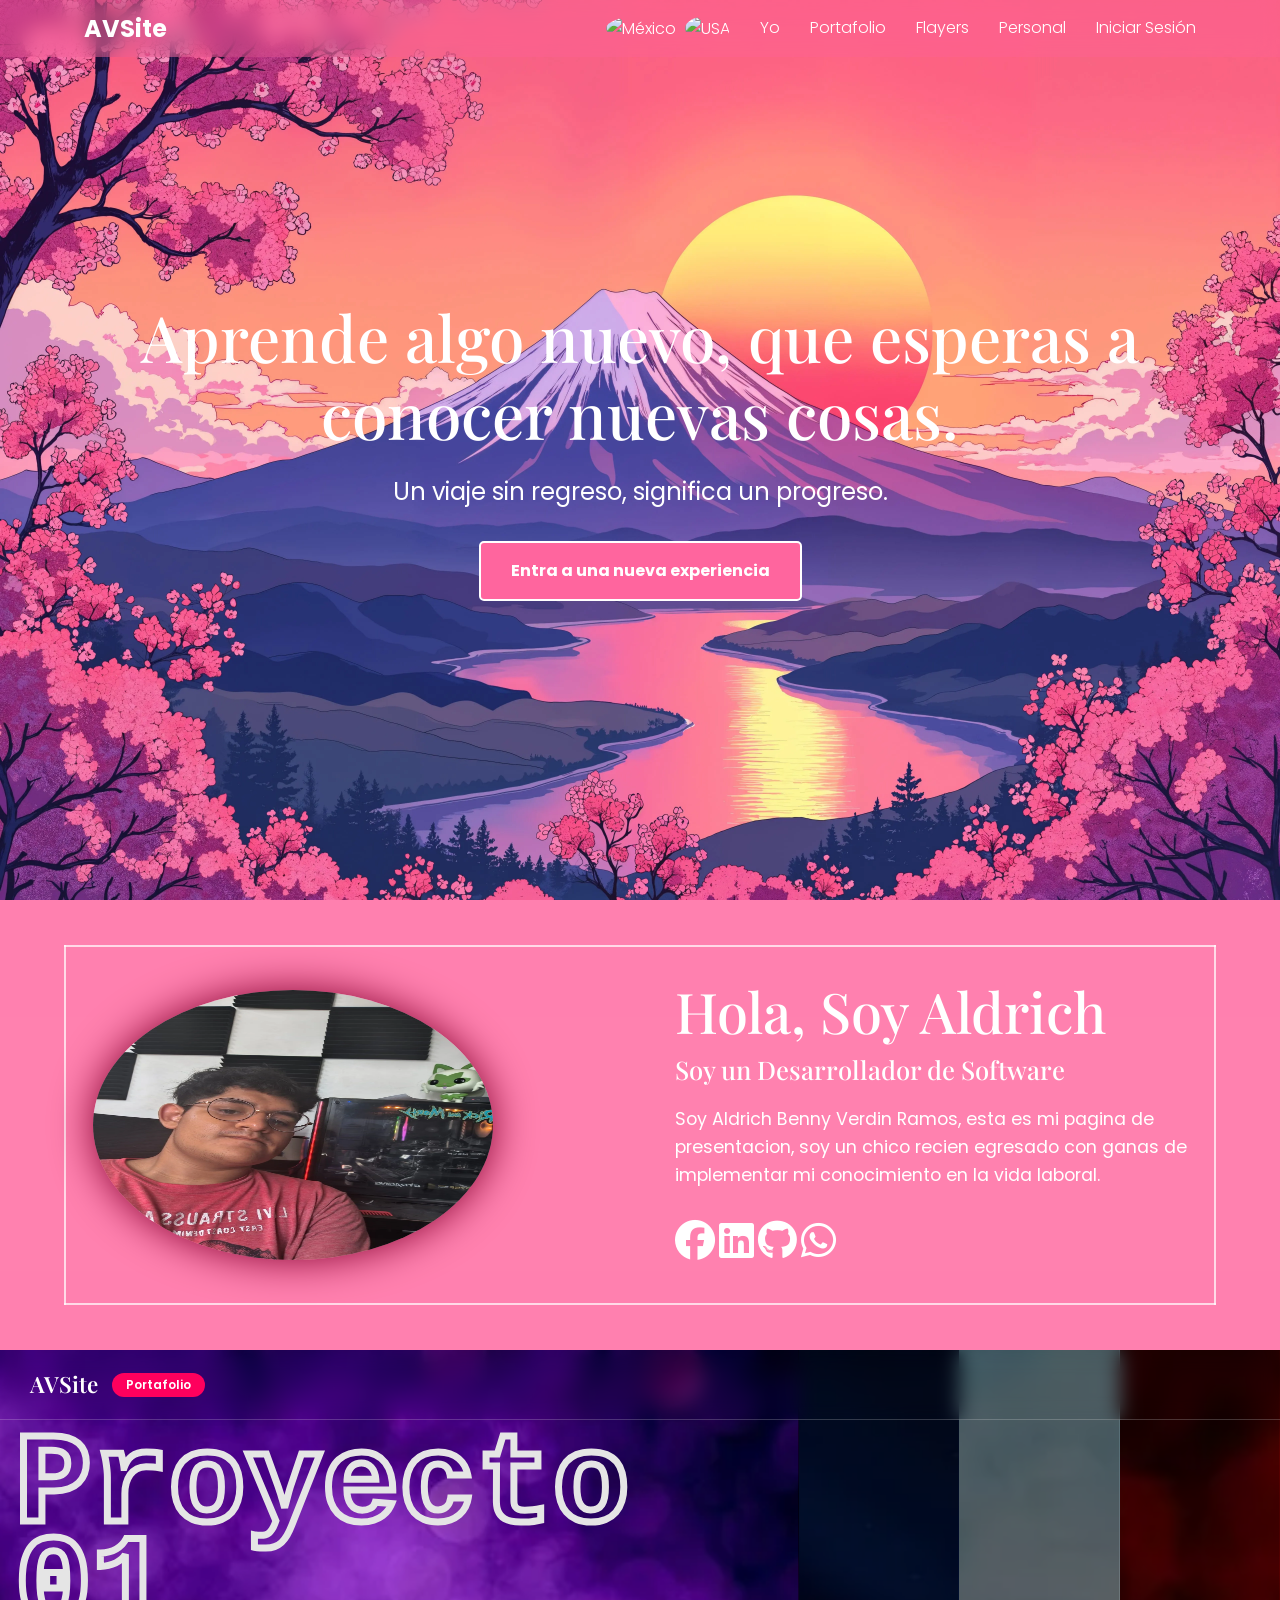
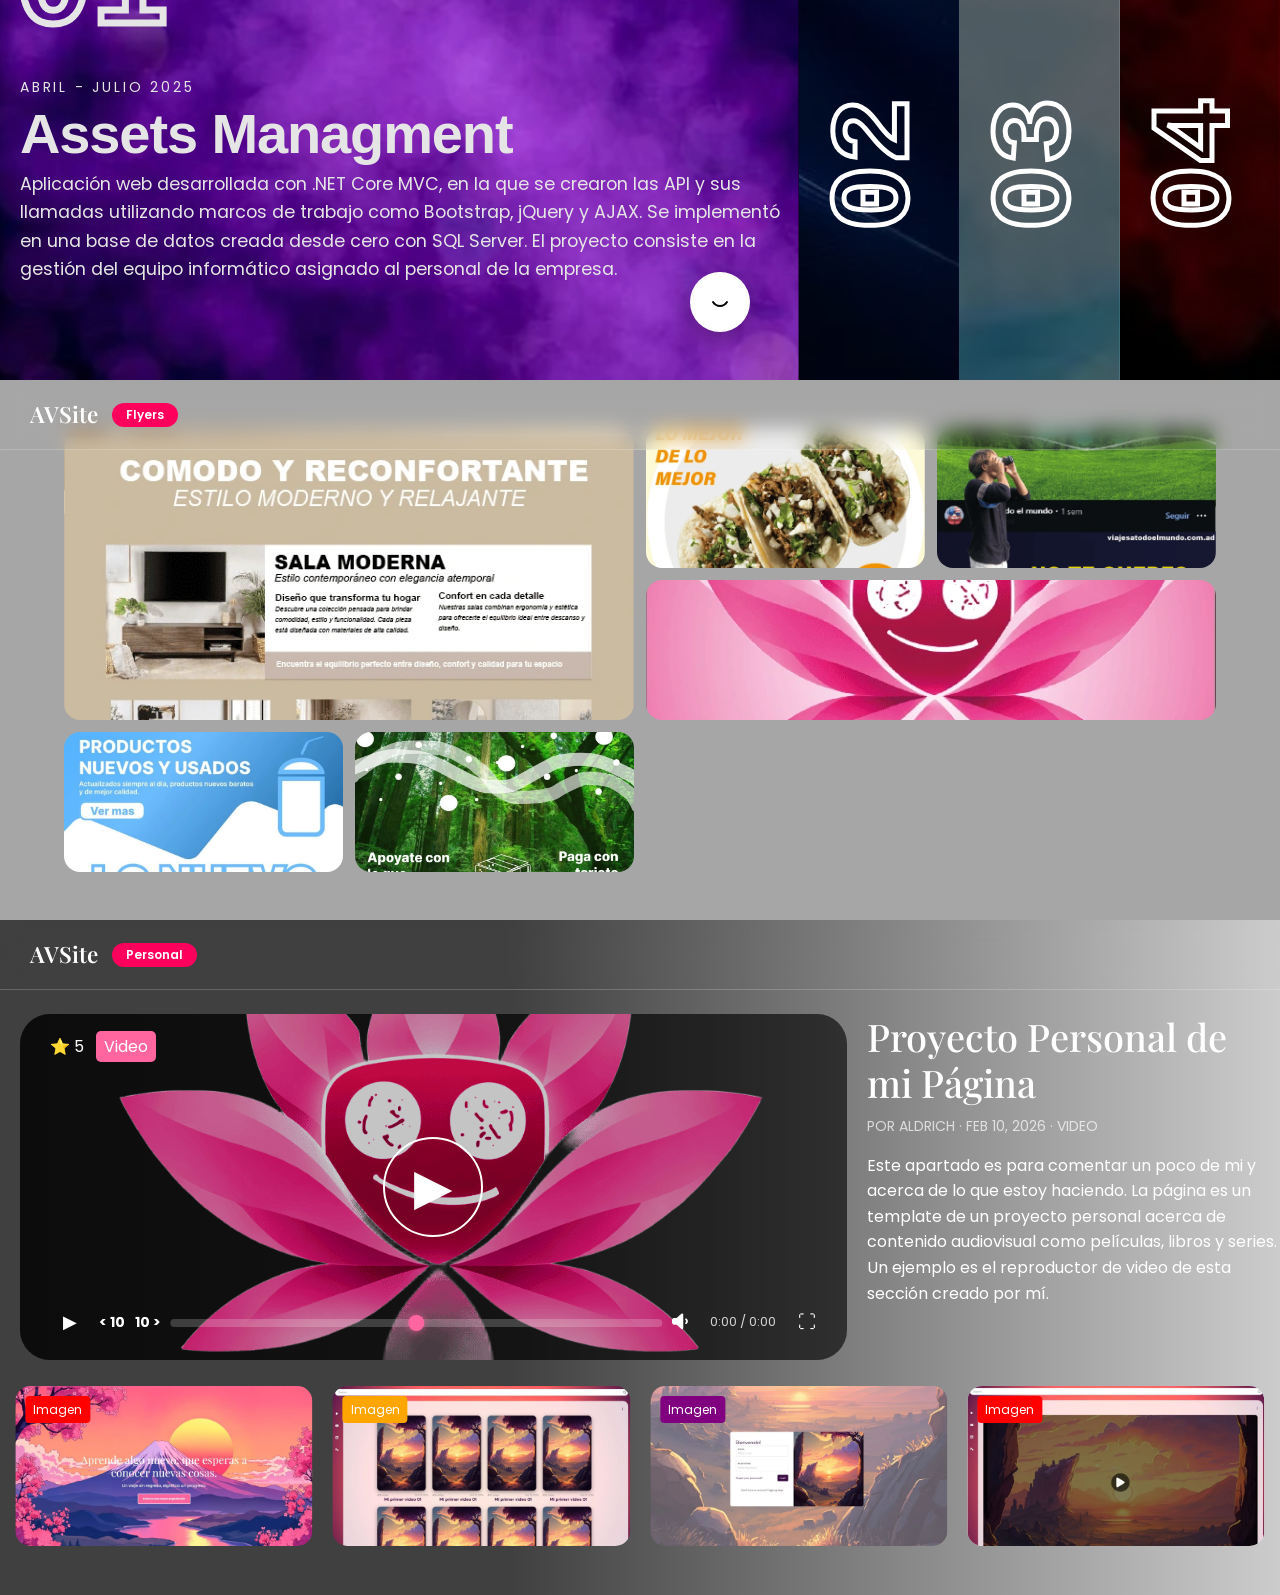
==== commit b022f4cc: "delete 3" ====
--- a/Index.html
+++ b/Index.html
@@ -4,7 +4,10 @@
     <meta charset="UTF-8">
     <meta name="viewport" content="width=device-width, initial-scale=1.0">
     <title>AVSite</title>
+    <link href="https://fonts.googleapis.com/css2?family=Poppins:wght@300;400;600;700&family=Playfair+Display:wght@400;700&display=swap" rel="stylesheet">
     <link rel="stylesheet" href="https://cdnjs.cloudflare.com/ajax/libs/font-awesome/6.5.1/css/all.min.css" integrity="sha512-..." crossorigin="anonymous" referrerpolicy="no-referrer" />    <link href="https://cdn.jsdelivr.net/npm/bootstrap@5.3.7/dist/css/bootstrap.min.css" rel="stylesheet" integrity="sha384-LN+7fdVzj6u52u30Kp6M/trliBMCMKTyK833zpbD+pXdCLuTusPj697FH4R/5mcr" crossorigin="anonymous">
+    <link rel="stylesheet" type="text/css" href="https://cdn.jsdelivr.net/gh/kenwheeler/slick@1.8.1/slick/slick-theme.css" />
+    <link rel="stylesheet" type="text/css" href="https://cdn.jsdelivr.net/npm/slick-carousel@1.8.1/slick/slick.css" />
     <link rel="shortcut icon" href="./source/logo/icon new loto.png" />
 
 
@@ -346,14 +349,41 @@
                 <span class="badge" data-lang="flyers">Fliyer's</span>
             </div>
 
-            <div id="sphere-container"></div>
-            
-            <!-- MODAL -->
+            <!-- BENTO GRID -->
+            <div class="bento-grid">
+
+                <div class="bento-item large">
+                    <img src="./source/img/FLIYERS/mesas.webp" alt="">
+                </div>
+
+                <div class="bento-item">
+                    <img src="./source/img/FLIYERS/TACOS.webp" alt="">
+                </div>
+
+                <div class="bento-item">
+                    <img src="./source/img/FLIYERS/VIAJE.webp" alt="">
+                </div>
+
+                <div class="bento-item wide">
+                    <img src="./source/img/FLIYERS/WEB.webp" alt="">
+                </div>
+
+                <div class="bento-item">
+                    <img src="./source/img/FLIYERS/WEBEXAMPLE.webp" alt="">
+                </div>
+
+                <div class="bento-item">
+                    <img src="./source/img/FLIYERS/WEBGREEN.webp" alt="">
+                </div>
+
+            </div>
+
+
             <div id="modal" class="modal">
                 <span class="close">&times;</span>
                 <img id="modal-img" src="">
             </div>
-            
+
         </section>
 
         <section class="section-5" id="Personal">
--- a/style/indexfolder/section2.css
+++ b/style/indexfolder/section2.css
@@ -289,14 +289,63 @@
 }
 
 
-/*SPHERE */
-#sphere-container {
-    position: absolute;
-    top: 20%;
+/* BENTO GRID */
+.bento-grid {
+    position: relative;
+    z-index: 2;
+    width: 90%;
+    max-width: 1200px;
+    display: grid;
+    grid-template-columns: repeat(4, 1fr);
+    grid-auto-rows: 140px;
+    gap: 12px;
+}
+
+/* ITEMS */
+.bento-item {
+    position: relative;
+    overflow: hidden;
+    border-radius: 16px;
+    cursor: pointer;
+}
+
+.bento-item img {
     width: 100%;
     height: 100%;
-    z-index: 2;
-    touch-action: none;
+    object-fit: cover;
+    transition: transform 0.4s ease;
+}
+
+/* EFECTO HOVER */
+.bento-item:hover img {
+    transform: scale(1.08);
+}
+
+/* TAMAÑOS */
+.bento-item.large {
+    grid-column: span 2;
+    grid-row: span 2;
+}
+
+.bento-item.wide {
+    grid-column: span 2;
+}
+
+/* RESPONSIVE */
+@media (max-width: 768px) {
+    .bento-grid {
+        grid-template-columns: repeat(2, 1fr);
+        grid-auto-rows: 120px;
+    }
+
+    .bento-item.large {
+        grid-column: span 2;
+        grid-row: span 2;
+    }
+
+    .bento-item.wide {
+        grid-column: span 2;
+    }
 }
 
 /*MODAL IMAGENSPHERE */
@@ -310,10 +359,6 @@
     z-index: 9999;
 }
 
-#sphere-container canvas {
-    pointer-events: none; 
-}
-
 .modal img {
     max-width: 95%;   
     max-height: 90%;  
@@ -362,10 +407,6 @@
     }
     .section-3 {
         height: 70vh;
-    }
-
-    #sphere-container {
-        top: 19%;
     }
 
     .modal .left {
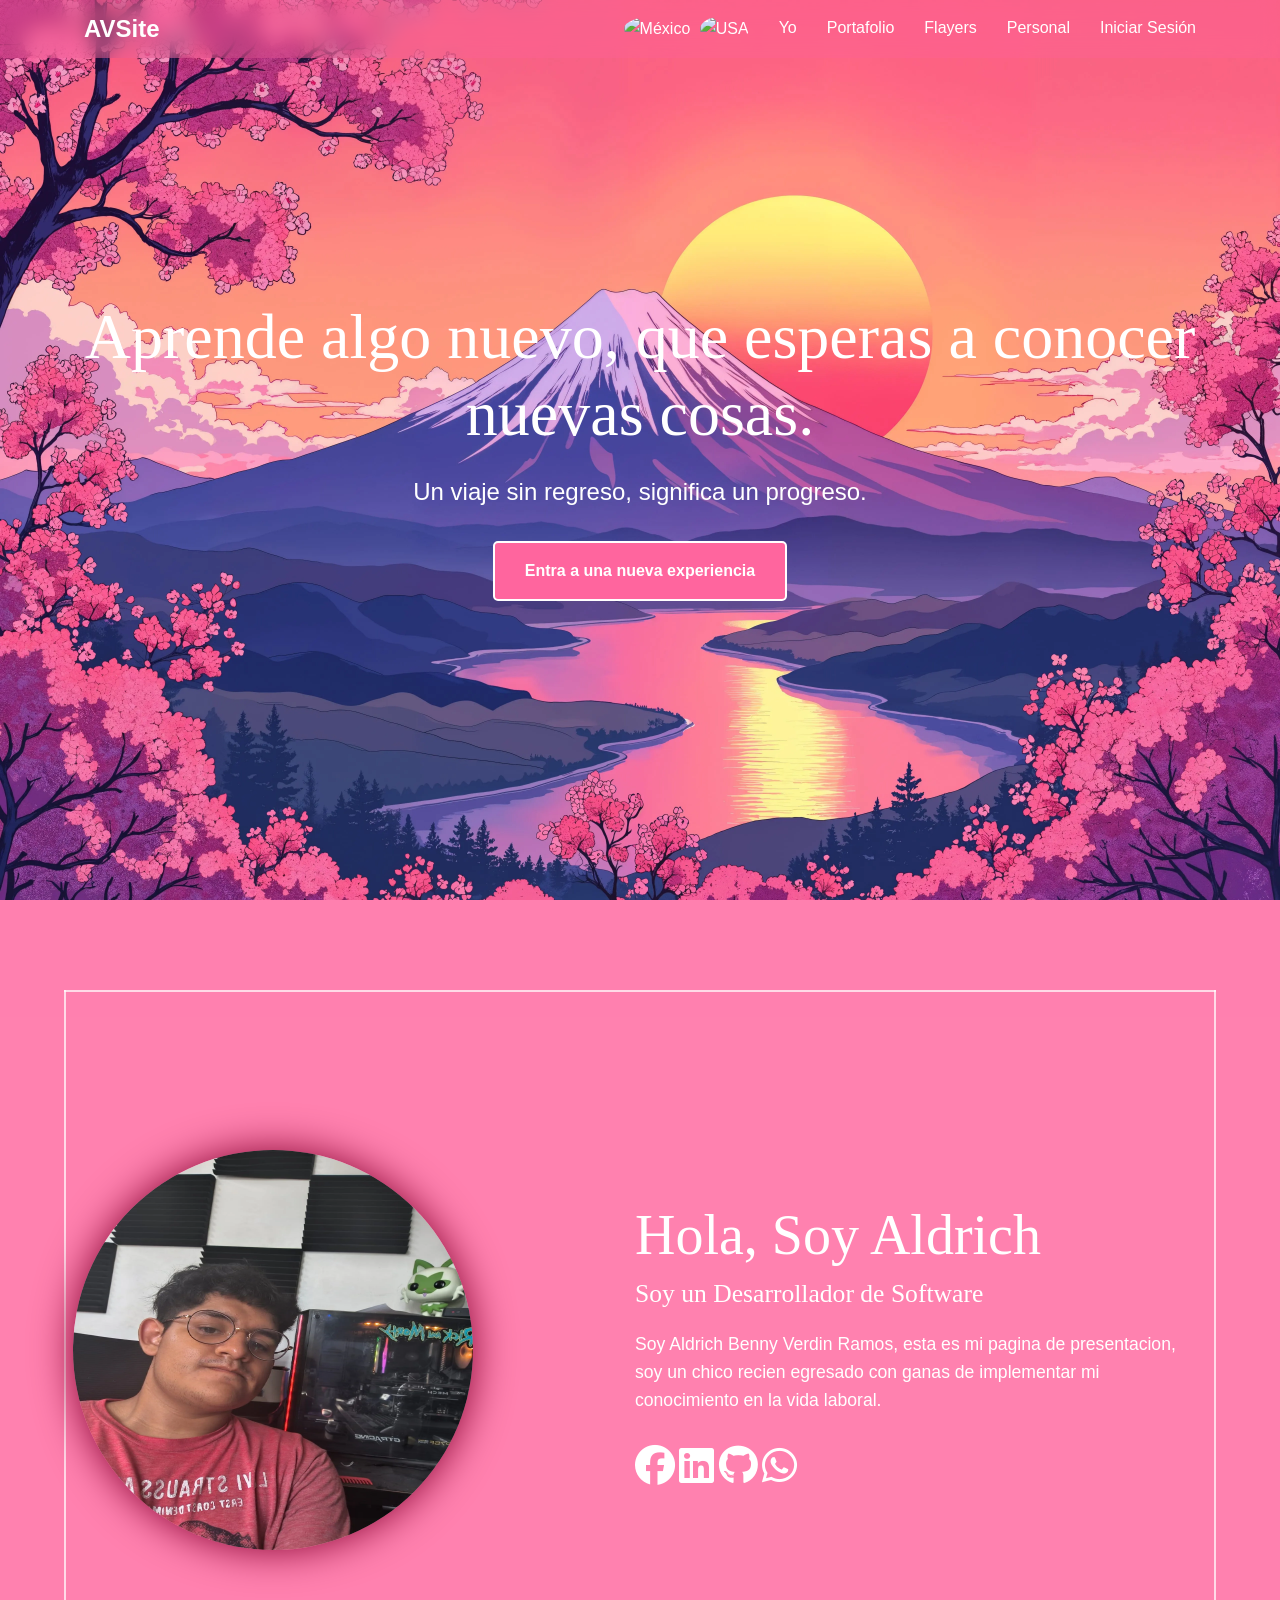
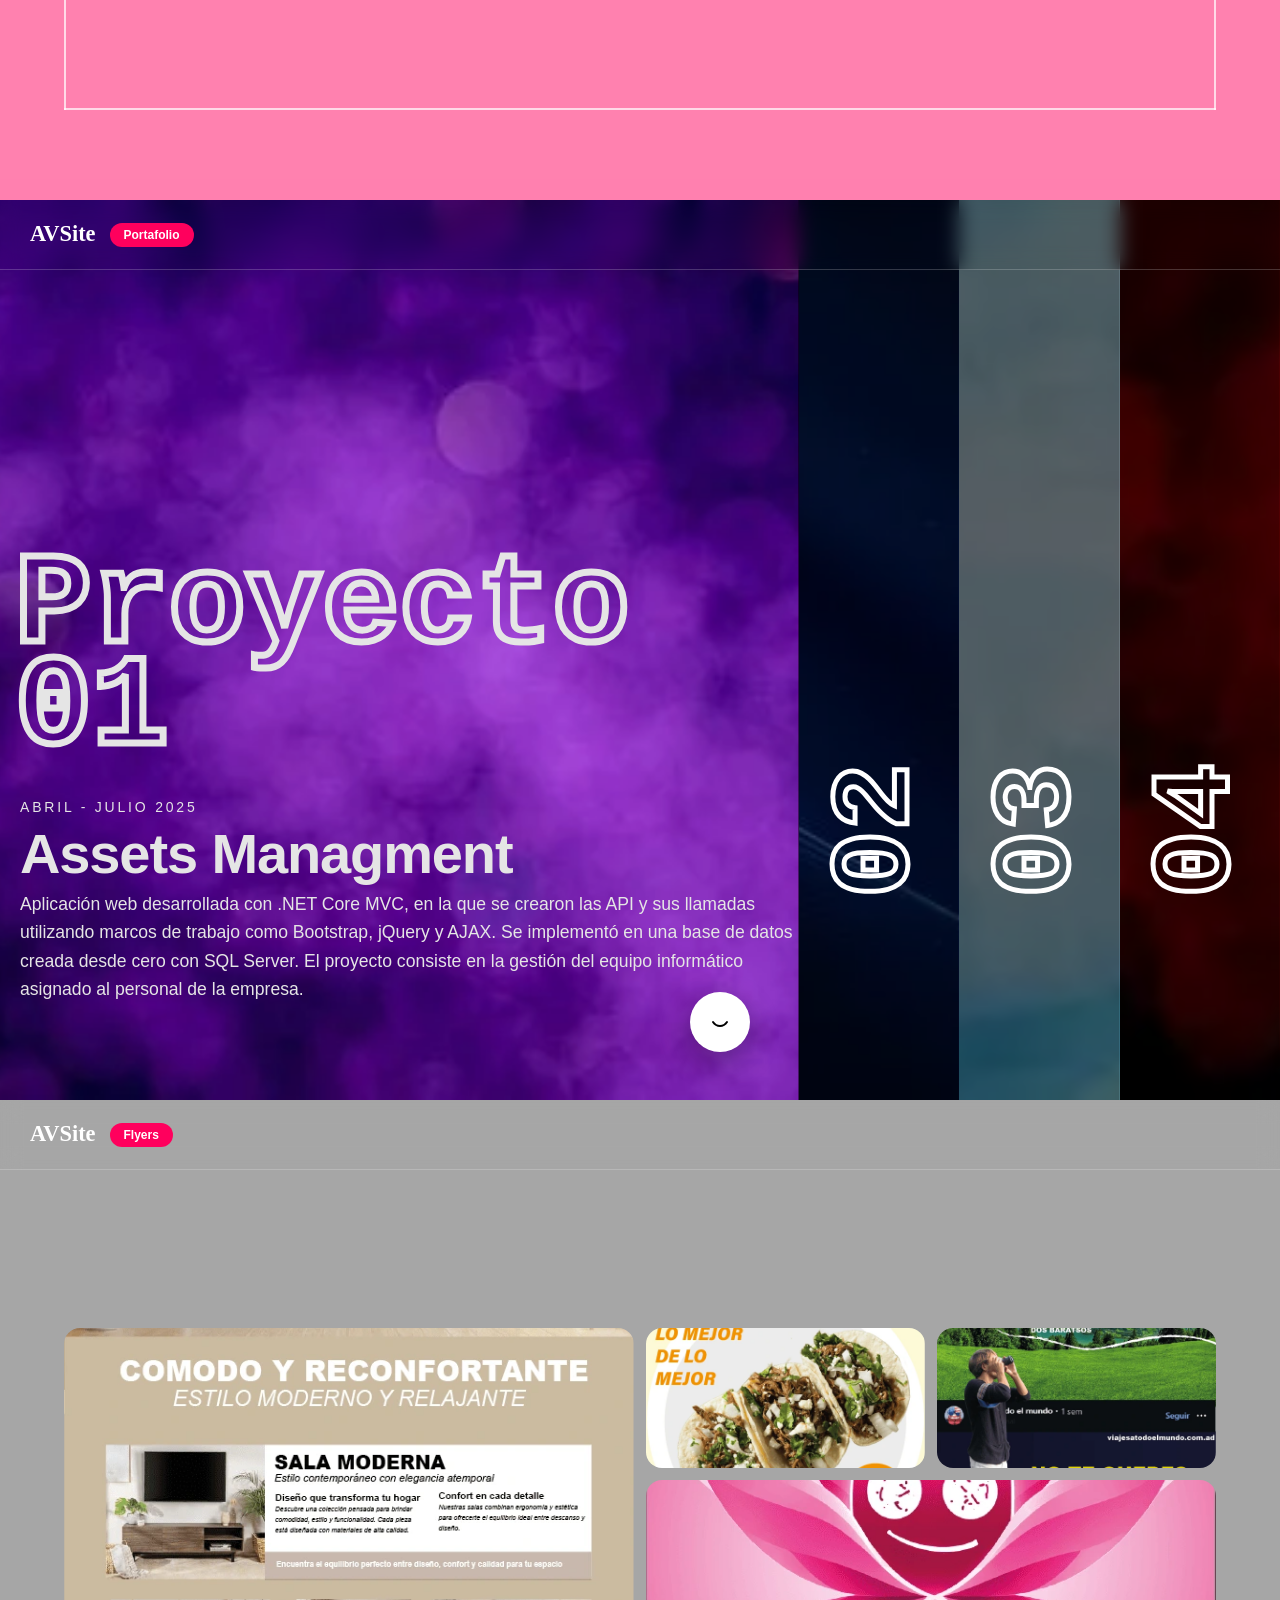
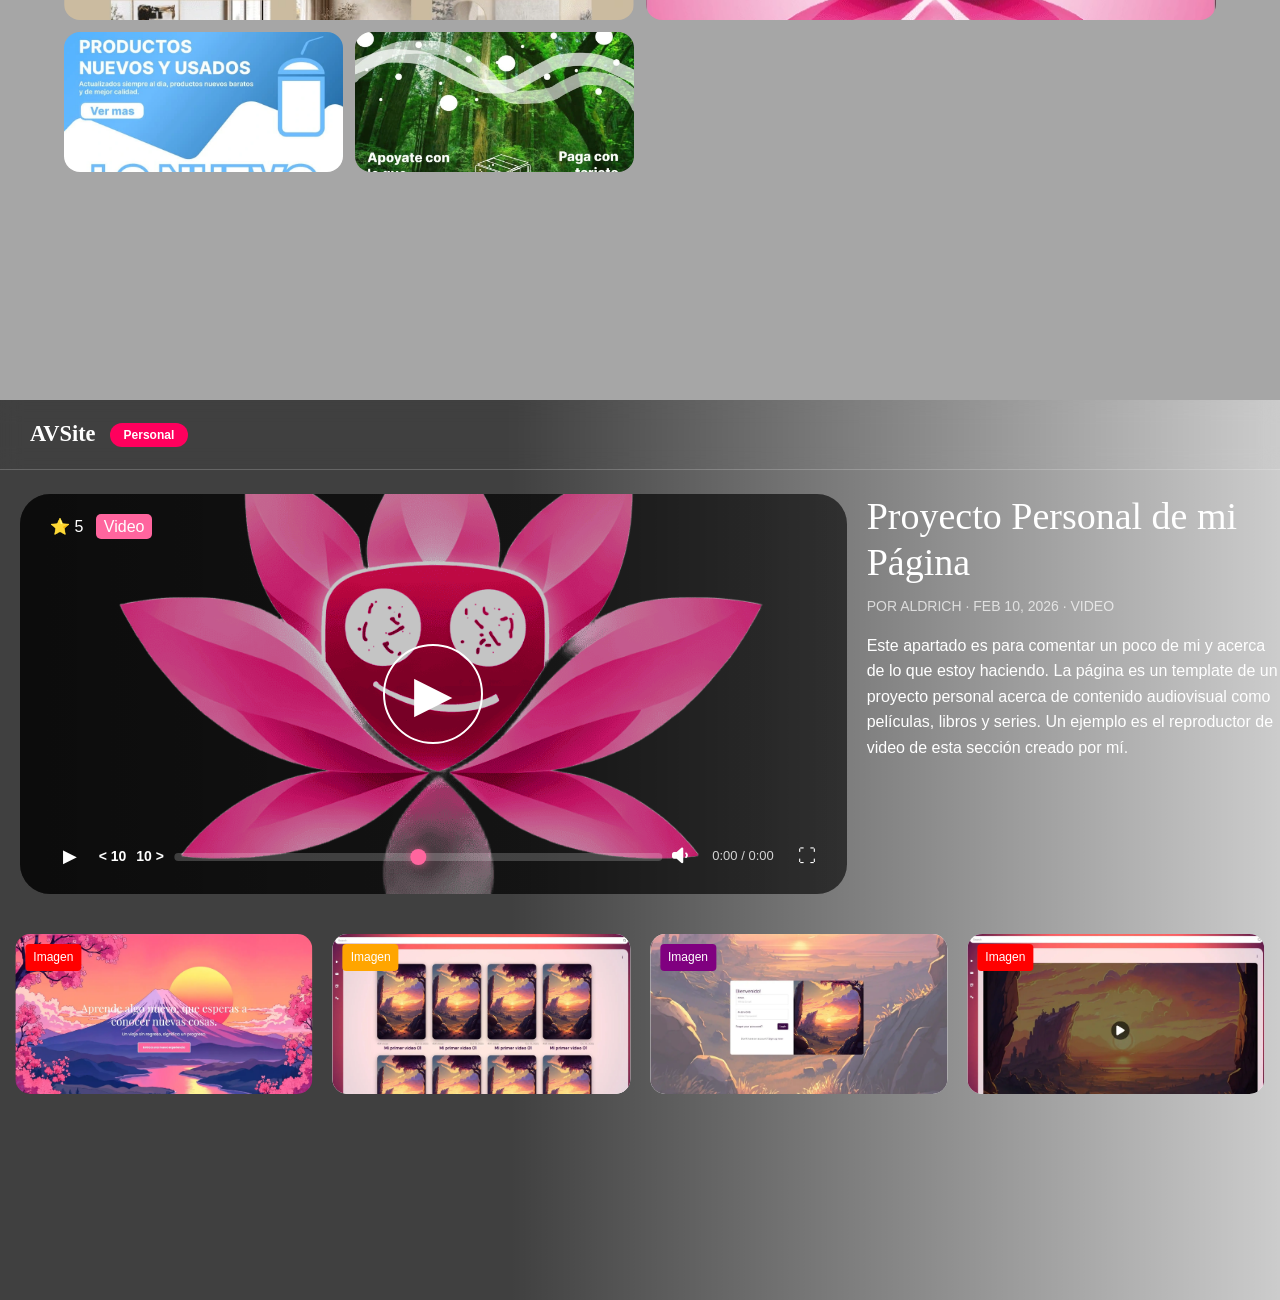
==== commit 2c606e0a: "cambio" ====
--- a/Index.html
+++ b/Index.html
@@ -4,10 +4,7 @@
     <meta charset="UTF-8">
     <meta name="viewport" content="width=device-width, initial-scale=1.0">
     <title>AVSite</title>
-    <link href="https://fonts.googleapis.com/css2?family=Poppins:wght@300;400;600;700&family=Playfair+Display:wght@400;700&display=swap" rel="stylesheet">
     <link rel="stylesheet" href="https://cdnjs.cloudflare.com/ajax/libs/font-awesome/6.5.1/css/all.min.css" integrity="sha512-..." crossorigin="anonymous" referrerpolicy="no-referrer" />    <link href="https://cdn.jsdelivr.net/npm/bootstrap@5.3.7/dist/css/bootstrap.min.css" rel="stylesheet" integrity="sha384-LN+7fdVzj6u52u30Kp6M/trliBMCMKTyK833zpbD+pXdCLuTusPj697FH4R/5mcr" crossorigin="anonymous">
-    <link rel="stylesheet" type="text/css" href="https://cdn.jsdelivr.net/gh/kenwheeler/slick@1.8.1/slick/slick-theme.css" />
-    <link rel="stylesheet" type="text/css" href="https://cdn.jsdelivr.net/npm/slick-carousel@1.8.1/slick/slick.css" />
     <link rel="shortcut icon" href="./source/logo/icon new loto.png" />
 
 
@@ -31,12 +28,14 @@
                     <a href="#" class="iconflagsMX" onclick="changeLanguage('es')">
                         <img src="https://flagcdn.com/w40/mx.png" 
                             alt="México" 
+                            loading="lazy"
                             class="flag" 
                             style="width:30px; height:30px; margin-left:5px; vertical-align:middle; border-radius: 50%;">
                     </a>
                     <a href="#" class="iconflagsUSA" onclick="changeLanguage('en')">
                         <img src="https://flagcdn.com/w40/us.png" 
                             alt="USA" 
+                            loading="lazy"
                             class="flag" 
                             style="width:30px; height:30px; margin-left:5px; vertical-align:middle; border-radius: 50%;">
                     </a>
@@ -156,7 +155,7 @@
             <section class="section2-split">
 
                 <div class="section2-image reveal-left">
-                    <img src="./source/img/foto.webp" alt="Profile">
+                    <img src="./source/img/foto.webp" loading="lazy" alt="Profile">
                 </div>
 
                 <div class="section2-text reveal-right">
@@ -335,7 +334,7 @@
                     <source id="videoSource" src="" type="video/mp4">
                 </video>
 
-                <img id="fallbackImage" />
+                <img id="fallbackImage" loading="lazy"/>
 
                 <button id="prevImg" class="nav-btn">⟨</button>
                 <button id="nextImg" class="nav-btn">⟩</button>
@@ -353,27 +352,27 @@
             <div class="bento-grid">
 
                 <div class="bento-item large">
-                    <img src="./source/img/FLIYERS/mesas.webp" alt="">
+                    <img src="./source/img/FLIYERS/mesas.webp" loading="lazy" alt="">
                 </div>
 
                 <div class="bento-item">
-                    <img src="./source/img/FLIYERS/TACOS.webp" alt="">
+                    <img src="./source/img/FLIYERS/TACOS.webp" loading="lazy" alt="">
                 </div>
 
                 <div class="bento-item">
-                    <img src="./source/img/FLIYERS/VIAJE.webp" alt="">
+                    <img src="./source/img/FLIYERS/VIAJE.webp" loading="lazy" alt="">
                 </div>
 
                 <div class="bento-item wide">
-                    <img src="./source/img/FLIYERS/WEB.webp" alt="">
+                    <img src="./source/img/FLIYERS/WEB.webp" loading="lazy" alt="">
                 </div>
 
                 <div class="bento-item">
-                    <img src="./source/img/FLIYERS/WEBEXAMPLE.webp" alt="">
+                    <img src="./source/img/FLIYERS/WEBEXAMPLE.webp"  loading="lazy" alt="">
                 </div>
 
                 <div class="bento-item">
-                    <img src="./source/img/FLIYERS/WEBGREEN.webp" alt="">
+                    <img src="./source/img/FLIYERS/WEBGREEN.webp" loading="lazy" alt="">
                 </div>
 
             </div>
@@ -381,7 +380,7 @@
 
             <div id="modal" class="modal">
                 <span class="close">&times;</span>
-                <img id="modal-img" src="">
+                <img id="modal-img" src="" loading="lazy">
             </div>
 
         </section>
@@ -396,7 +395,7 @@
                 <div class="video-content">
 
                     <div class="video-left">
-                        <video id="mainVideo" class="today-video" playsinline poster="./source/logo/icon new loto.png">
+                        <video id="mainVideo" class="today-video" playsinline preload="none" poster="./source/logo/icon new loto.png">
                         </video>
                         <div class="video-title-full">
                             <h1 data-lang="video-title">Proyecto Personal de mi Página</h1>
@@ -480,22 +479,22 @@
                 <!-- video cards -->
                 <div class="video-cards">
                     <div class="card">
-                        <img src="./source/img/portada(1).webp" alt="">
+                        <img src="./source/img/portada(1).webp" loading="lazy" alt="">
                         <span class="tag hd" data-lang="image">Imagen</span>
                     </div>
 
                     <div class="card">
-                        <img src="./source/img/portada(2).webp" alt="">
+                        <img src="./source/img/portada(2).webp" loading="lazy" loading="lazy" alt="">
                         <span class="tag cam" data-lang="image">Imagen</span>
                     </div>
 
                     <div class="card">
-                        <img src="./source/img/portada(3).webp" alt="">
+                        <img src="./source/img/portada(3).webp" loading="lazy" alt="">
                         <span class="tag trailer" data-lang="image">Imagen</span>
                     </div>
 
                     <div class="card">
-                        <img src="./source/img/portada(4).webp" alt="">
+                        <img src="./source/img/portada(4).webp" loading="lazy" alt="">
                         <span class="tag hd" data-lang="image">Imagen</span>
                     </div>
                 </div>
@@ -510,11 +509,6 @@
 </body>
 
 </html>
-<script src="https://code.jquery.com/jquery-3.6.0.min.js"></script>
-<script type="text/javascript" src="https://cdn.jsdelivr.net/npm/slick-carousel@1.8.1/slick/slick.min.js"></script>
-<script src="https://cdn.jsdelivr.net/npm/bootstrap@5.3.7/dist/js/bootstrap.bundle.min.js"></script>
-<script src="https://cdnjs.cloudflare.com/ajax/libs/three.js/r128/three.min.js"></script>
-
 <script src="./js/indexfolderjs/header.js"></script>
 
 <script src="./js/indexfolderjs/section2.js"></script>
--- a/style/indexfolder/section2.css
+++ b/style/indexfolder/section2.css
@@ -1,6 +1,6 @@
 /*  section 2  */
 .section-2 {
-    height: 50vh;
+    height: 100vh;
     background-color: rgb(255, 101, 158, 0.82);
     display: flex;
     justify-content: center;
@@ -24,7 +24,8 @@
 .section2-image img {
     width: 100%;
     max-width: 400px;
-    height: 30vh;
+    height: 100%;
+    max-height: 400px;
     border-radius: 100%;
     box-shadow: 0 0 40px rgb(133, 0, 48);
 }
@@ -73,45 +74,6 @@
     font-size: 40px;
 }
 
-/* Responsive */
-@media (max-width: 900px) {
-    .section2-split {
-        flex-direction: column;
-        text-align: center;
-    }
-
-    .section2-image img {
-        display:none;
-    }
-
-    .section2-text {
-        margin: 0 0 0 0;
-    }
-
-    .section2-text h1 {
-        font-size: 2.5rem;
-        margin-bottom: 10px;
-        margin-top: -60px;
-    }
-
-    .icondiv {
-        position: absolute;
-        margin-left: 30%;
-    }
-
-    .section2-text h3 {
-        font-size: 1.2rem;
-        margin-bottom: 10px;
-    }
-
-    .section2-text p {
-        font-size: 1rem;
-        margin-bottom: 10px;
-        padding-left: 30px;
-        padding-right: 30px;
-    }
-}
-
 /* ===== Scroll Animations ===== */
 .reveal {
     opacity: 0;
@@ -135,6 +97,7 @@
     opacity: 0;
     transform: translateX(80px);
     transition: all 1s ease;
+    margin-right: 100px;
 }
 
 .reveal-left.show,
@@ -232,10 +195,52 @@
     z-index: 2;
 }
 
+/* Responsive */
+@media (max-width: 768px) {
+    .section2-split {
+        flex-direction: column;
+        text-align: center;
+    }
+
+    .section2-image img {
+        display: block;
+        width: 180px;
+        height: 180px;
+        object-fit: cover;
+    }
+
+    .section2-text {
+        margin: 0 0 0 0;
+    }
+
+    .section2-text h1 {
+        font-size: 2.5rem;
+        margin-bottom: 10px;
+        margin-top: -60px;
+    }
+
+    .icondiv {
+        position: absolute;
+        margin-left: 30%;
+    }
+
+    .section2-text h3 {
+        font-size: 1.2rem;
+        margin-bottom: 10px;
+    }
+
+    .section2-text p {
+        font-size: 1rem;
+        margin-bottom: 10px;
+        padding-left: 30px;
+        padding-right: 30px;
+    }
+}
+
 /* SECTION 3 */
 
 .section-3 {
-    height: 60vh;
+    height: 100vh;
     background-image: url(../../source/img/paisaje-oriental-del-anime.webp);
     background-size: cover;
     background-position: center;
@@ -429,7 +434,7 @@
 
 /* SECION 4*/
 .section-4 {
-    height: 70vh;
+    height: 100vh;
     background-color: rgb(255, 101, 158, 0.82);
     display: flex;
 }
@@ -888,7 +893,7 @@
 .section-5 {
     background: #02080d;
     color: white;
-    height: 75vh;
+    min-height: 100vh;
     background-image: url(../../source/img/paisaje-oriental-del-anime.webp);
     background-size: cover;
     background-position: center;
@@ -920,13 +925,16 @@
 .video-container {
     z-index: 10;
     background: linear-gradient( to right, rgba(0,0,0,0.75) 40%, rgba(0,0,0,0.2) );
-    height: 75vh;
+    min-height: 100vh;
+    height: auto;
     padding-top: 10px;
 }
 .video-content {
     padding-top: 5%;
-    height: 50vh;
-    display: flex;
+    min-height: 400px;
+    height: auto;
+    display: flex;
+    flex-wrap: wrap
 }
 
 .video-left {
@@ -939,6 +947,8 @@
     user-select: none;
     -webkit-user-select: none;
     overflow: hidden;
+    height: 400px; 
+    max-height: 500px;
 }
 
 .video-left::after {
@@ -1496,14 +1506,13 @@
 
 .video-cards {
     position: relative;
-    bottom: 20px;
     left: 50%;
     transform: translateX(-50%);
     width: 97.6%;
     display: grid;
     grid-template-columns: repeat(4, 1fr);
     gap: 20px;
-    margin-top: 2%;
+    margin-top: 20px;
 }
 
 .card {
